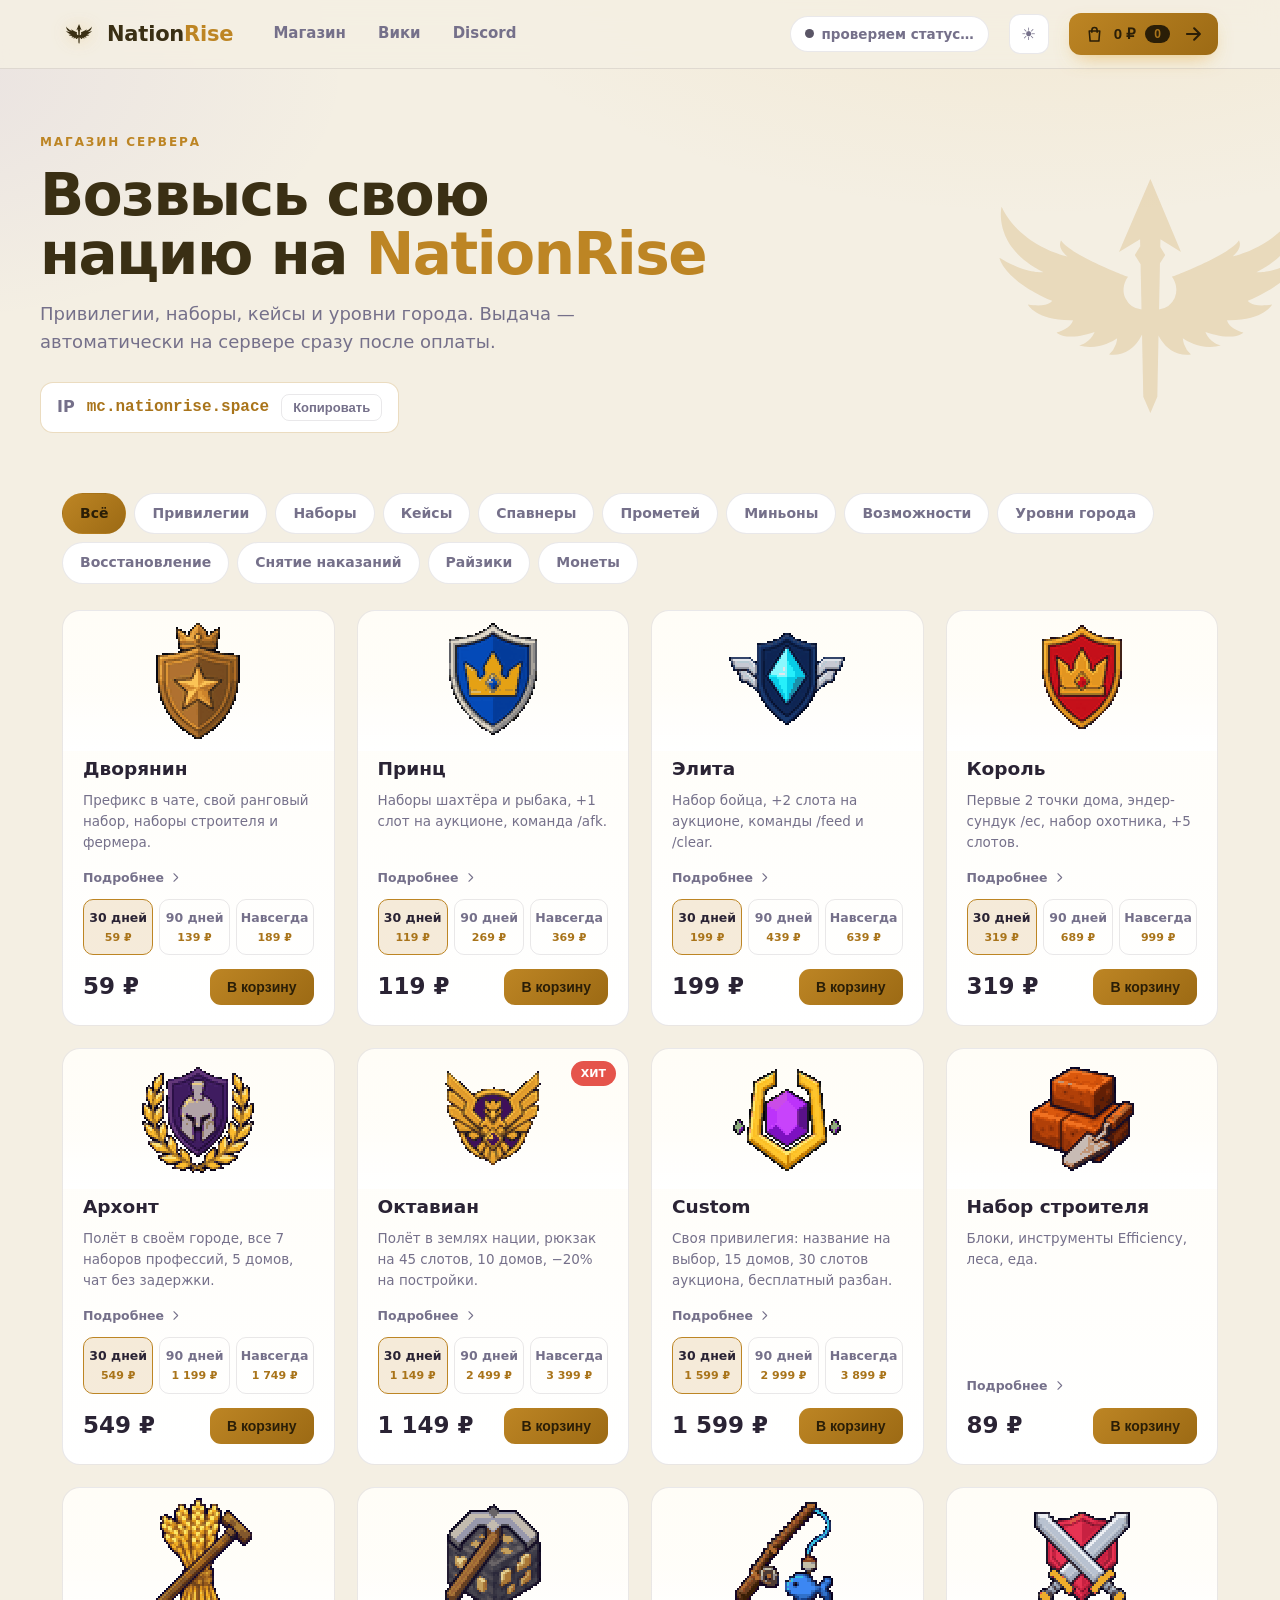
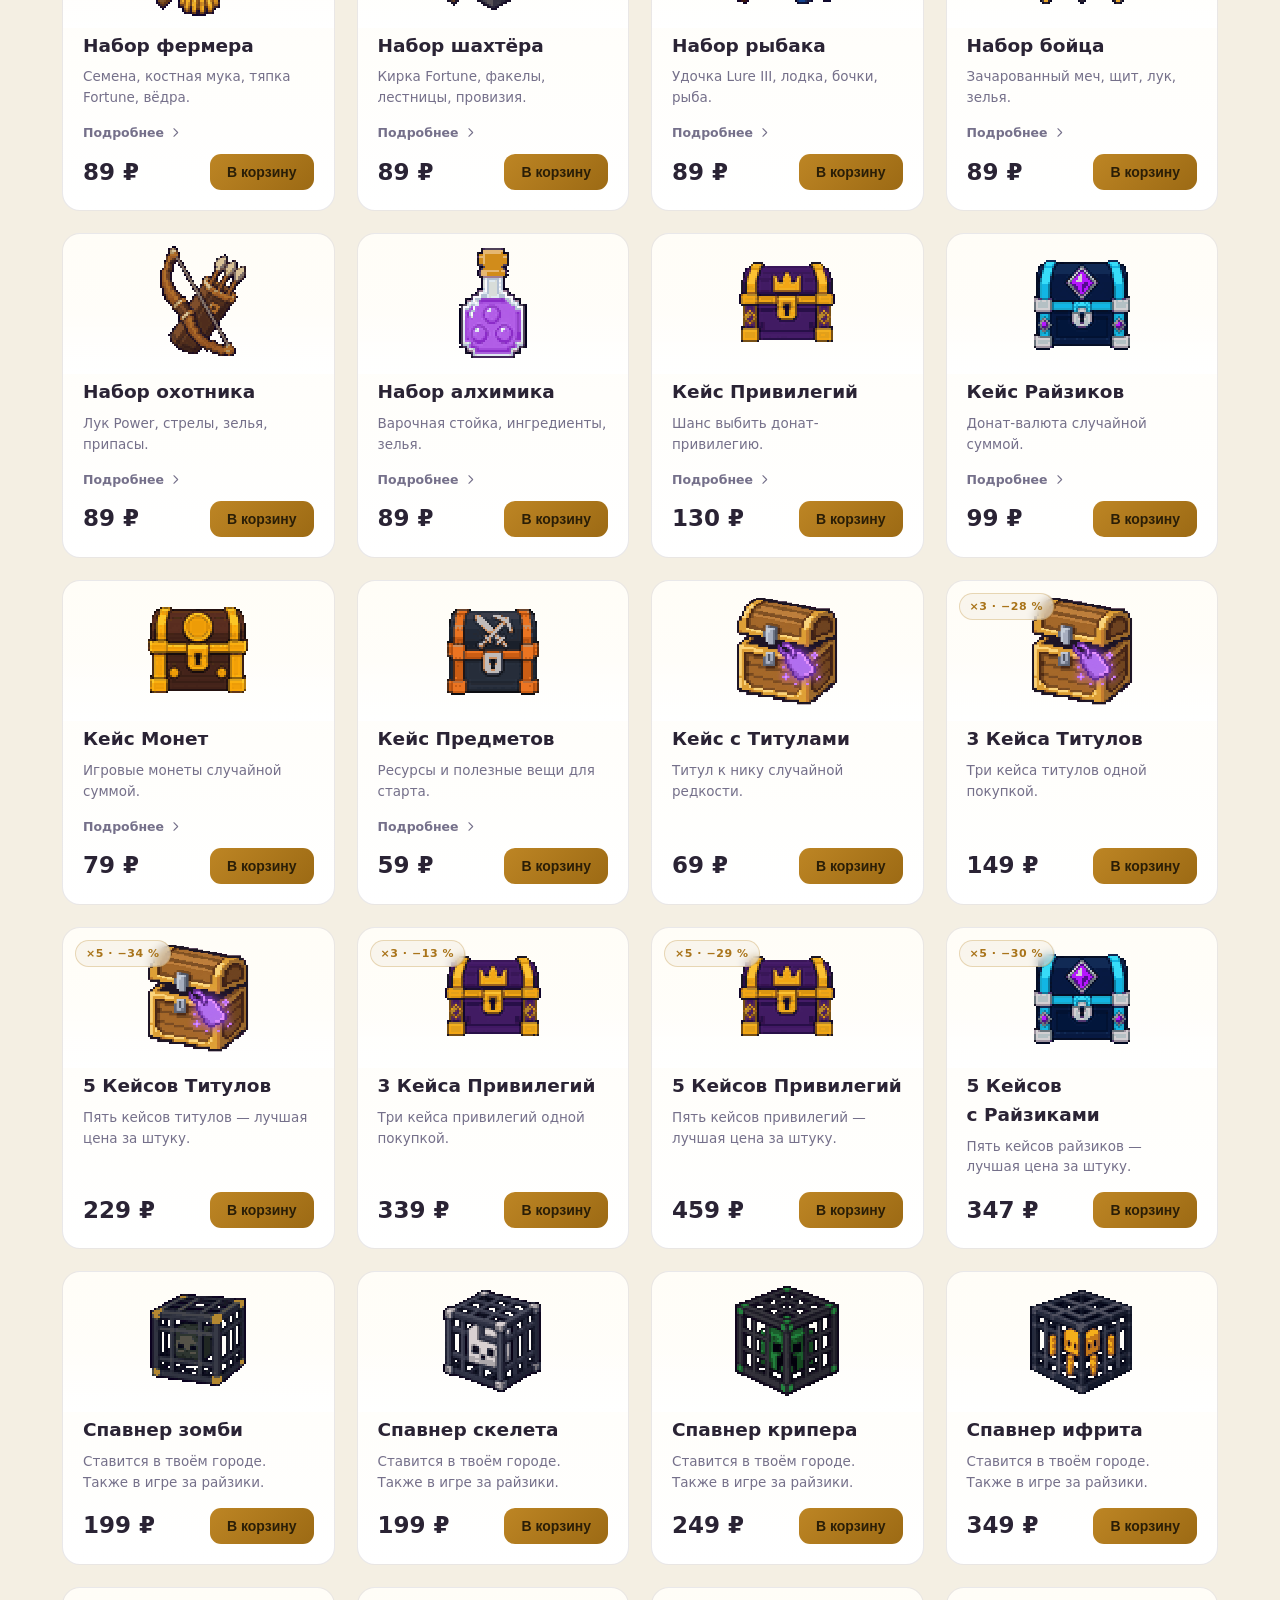
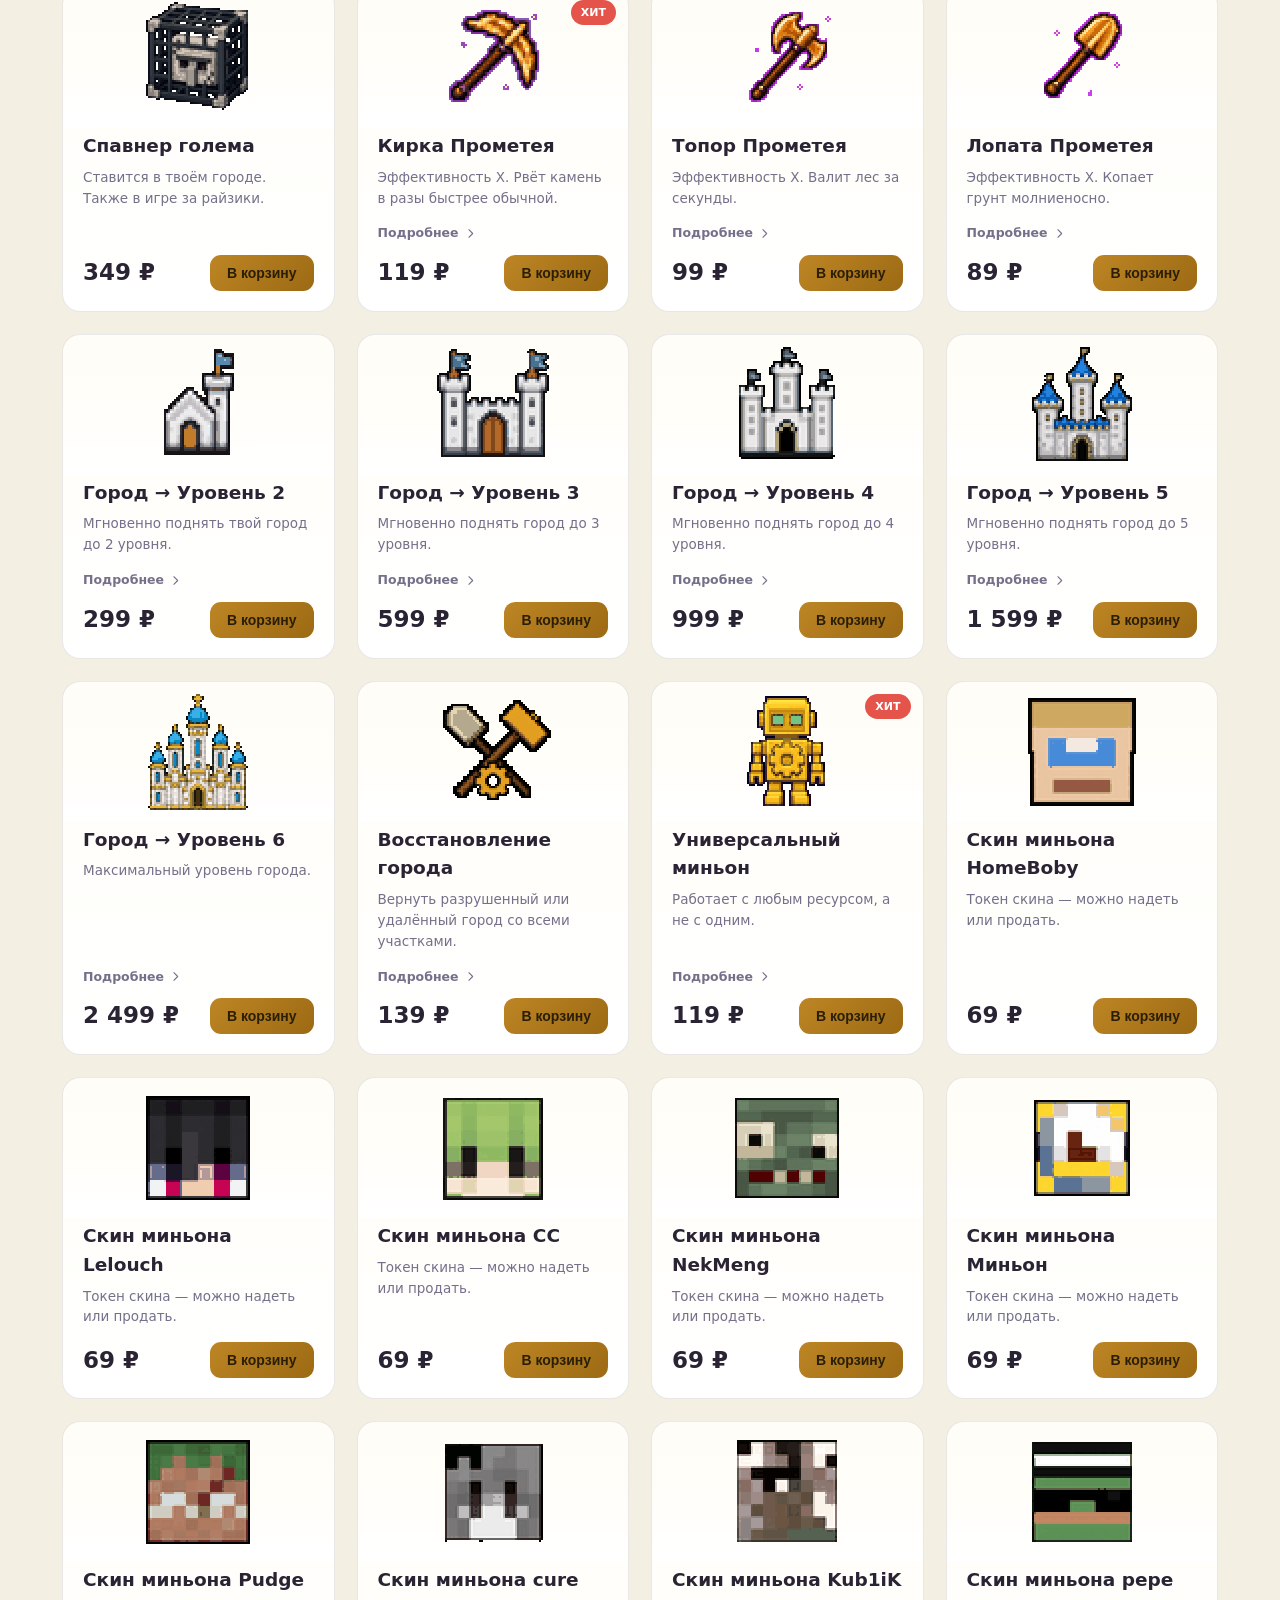
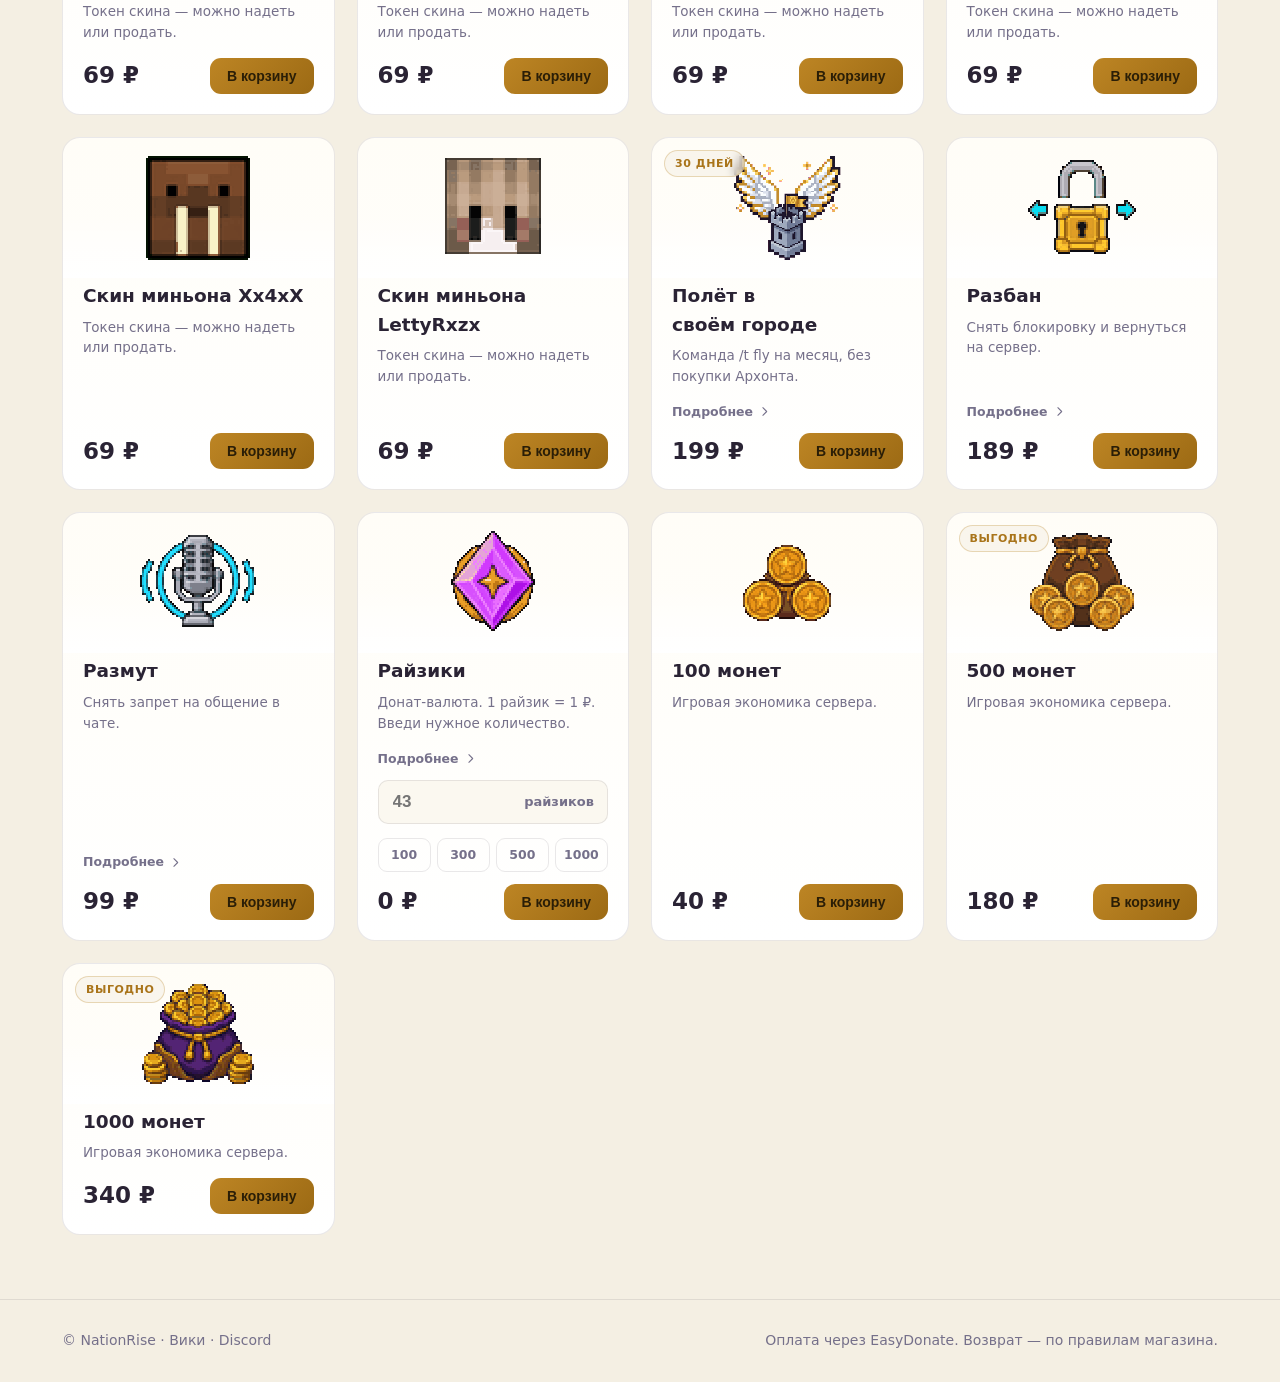
==== index.html @ bba7c698 "Кейсы: товары под реальную панель EasyDonate В панели заведены паки x3 и x5 со своими названиями и ц" ====
<!doctype html>
<html lang="ru">
<head>
<meta charset="utf-8">
<meta name="viewport" content="width=device-width, initial-scale=1">
<title>NationRise — Магазин</title>
<meta name="description" content="Донат-магазин сервера NationRise: привилегии, киты, кейсы, уровни города и райзики.">
<link rel="icon" href="favicon.svg" type="image/svg+xml">
<link rel="icon" href="favicon.png" sizes="32x32" type="image/png">
<link rel="apple-touch-icon" href="apple-touch-icon.png">
<style>
/* ==================== ТОКЕНЫ / ТЕМЫ ==================== */
:root{
  --gold:#e0a93c; --gold-soft:#f2cf7a; --gold-deep:#c98d24;
  /* ТЁМНАЯ (по умолчанию) */
  --bg:#0f0c16; --bg2:#151120; --card:#1b1626; --card-hi:#241b30;
  --text:#eae7f2; --muted:#a39eb4; --cream:#f7fadb;
  --line:rgba(224,169,60,.18); --line2:rgba(255,255,255,.08);
  --ink-on-gold:#2a1e07; --ok:#5cc88a; --danger:#e5544b;
  --shadow:0 18px 50px -18px rgba(0,0,0,.75);
  --panel-tint:rgba(255,255,255,.03);
}
:root[data-theme="light"]{
  --bg:#f4efe3; --bg2:#fbf8f0; --card:#ffffff; --card-hi:#fffdf7;
  --text:#2a2334; --muted:#75708a; --cream:#3a2f14;
  --line:rgba(184,128,31,.28); --line2:rgba(42,35,52,.10);
  --ink-on-gold:#2a1e07; --gold:#bd8524; --gold-soft:#a9741a; --gold-deep:#9c6a14;
  --shadow:0 18px 44px -20px rgba(80,60,20,.4);
  --panel-tint:rgba(42,35,52,.03);
}
@media (prefers-color-scheme:light){
  :root:not([data-theme="dark"]){
    --bg:#f4efe3; --bg2:#fbf8f0; --card:#ffffff; --card-hi:#fffdf7;
    --text:#2a2334; --muted:#75708a; --cream:#3a2f14;
    --line:rgba(184,128,31,.28); --line2:rgba(42,35,52,.10);
    --gold:#bd8524; --gold-soft:#a9741a; --gold-deep:#9c6a14;
    --shadow:0 18px 44px -20px rgba(80,60,20,.4); --panel-tint:rgba(42,35,52,.03);
  }
}
*{box-sizing:border-box}
html{scroll-behavior:smooth}
body{margin:0;min-height:100vh;color:var(--text);
  background-color:var(--bg);
  background-image:
    radial-gradient(1100px 560px at 82% -12%, rgba(224,169,60,.12), transparent 58%),
    radial-gradient(820px 460px at -8% 8%, rgba(120,92,205,.09), transparent 55%);
  background-attachment:fixed;background-repeat:no-repeat;
  font-family:'Inter var','Segoe UI',system-ui,-apple-system,Roboto,Arial,sans-serif;
  line-height:1.55;-webkit-font-smoothing:antialiased;font-feature-settings:"cv02","cv03";transition:background .3s,color .3s}
a{color:var(--gold-soft);text-decoration:none}
h1,h2,h3{margin:0;text-wrap:balance}
.container{max-width:1200px;margin:0 auto;padding:0 22px}
.eyebrow{text-transform:uppercase;letter-spacing:.16em;font-size:12px;font-weight:700;color:var(--gold)}
.tnum{font-variant-numeric:tabular-nums}

/* ==================== ШАПКА ==================== */
header.top{position:sticky;top:0;z-index:40;background:color-mix(in srgb,var(--bg) 82%,transparent);
  backdrop-filter:blur(14px);border-bottom:1px solid var(--line2)}
.top-inner{display:flex;align-items:center;gap:20px;height:68px}
.brand{display:flex;align-items:center;gap:11px;font-weight:800;font-size:21px;letter-spacing:-.01em;color:var(--cream)}
.brand svg.logo{width:34px;height:34px;filter:drop-shadow(0 0 9px rgba(224,169,60,.4))}
nav.menu{display:flex;gap:4px;margin-left:6px}
nav.menu a{padding:8px 14px;border-radius:10px;color:var(--muted);font-weight:600;font-size:15px;transition:.15s}
nav.menu a:hover{color:var(--text);background:var(--panel-tint)}
.spacer{flex:1}
.status{display:flex;align-items:center;gap:8px;font-size:13.5px;font-weight:600;color:var(--muted);
  background:var(--card);border:1px solid var(--line2);border-radius:30px;padding:7px 14px}
.status .dot{width:9px;height:9px;border-radius:50%;background:#5a5566;box-shadow:0 0 0 0 rgba(92,200,138,.5)}
.status.on .dot{background:var(--ok);animation:pulse 2s infinite}
.status.off .dot{background:var(--danger)}
@keyframes pulse{0%{box-shadow:0 0 0 0 rgba(92,200,138,.5)}70%{box-shadow:0 0 0 7px rgba(92,200,138,0)}100%{box-shadow:0 0 0 0 rgba(92,200,138,0)}}
.status b{color:var(--text)}
.icon-btn{background:var(--card);border:1px solid var(--line2);color:var(--muted);width:40px;height:40px;border-radius:11px;
  cursor:pointer;font-size:17px;display:grid;place-items:center;transition:.15s}
.icon-btn:hover{color:var(--gold-soft);border-color:var(--line)}
.cart-btn{display:flex;align-items:center;gap:9px;cursor:pointer;background:linear-gradient(135deg,var(--gold),var(--gold-deep));
  color:var(--ink-on-gold);font-weight:800;border:none;border-radius:12px;padding:10px 15px;font-size:15px;
  transition:.15s;box-shadow:0 8px 20px -8px rgba(224,169,60,.7)}
.cart-btn:hover{transform:translateY(-1px);filter:brightness(1.05)}
.cart-btn .count{background:var(--ink-on-gold);color:var(--gold-soft);border-radius:20px;padding:2px 9px;font-size:12px;min-width:22px;text-align:center;font-weight:800}
.cart-btn .bag{width:21px;height:21px;flex:none}
.cart-btn .sum{font-variant-numeric:tabular-nums;font-size:15px}
/* стрелка: внешний слой — «глубина» от прокрутки, внутренний — постоянное покачивание */
.cart-btn .arrow-wrap{display:grid;place-items:center;width:22px;height:22px;flex:none;margin-left:2px;
  transform:translateX(var(--ax,0)) scale(var(--asc,1.6));opacity:var(--aop,1);filter:blur(var(--abl,0));
  transition:transform .35s cubic-bezier(.34,1.3,.64,1),opacity .35s ease,filter .35s ease;
  transform-origin:left center}
.cart-btn .arrow{width:20px;height:20px;animation:nudge 1.5s ease-in-out infinite}
@keyframes nudge{0%,100%{transform:translateX(-2.5px)}50%{transform:translateX(3.5px)}}
/* герб ранга */
.crest{width:74px;height:80px}
.crest text{font:800 22px 'Segoe UI',system-ui,sans-serif}

/* ==================== ГЕРОЙ ==================== */
.hero{padding:64px 0 26px;position:relative}
.hero .wrap{max-width:680px}
.hero h1{font-size:clamp(34px,5.4vw,58px);font-weight:900;letter-spacing:-.025em;line-height:1.02;margin:14px 0 16px;color:var(--cream)}
.hero h1 .g{color:var(--gold)}
.hero p{color:var(--muted);font-size:18px;margin:0 0 26px;max-width:560px}
.hero-actions{display:flex;gap:12px;flex-wrap:wrap;align-items:center}
.ip{display:inline-flex;align-items:center;gap:12px;background:var(--card);border:1px solid var(--line);border-radius:13px;padding:11px 16px;font-weight:700}
.ip code{color:var(--gold-soft);font-family:ui-monospace,Consolas,monospace;font-size:16px}
.ip button{background:none;border:1px solid var(--line2);color:var(--muted);border-radius:8px;padding:5px 11px;cursor:pointer;font-size:13px;transition:.15s;font-weight:600}
.ip button:hover{color:var(--text);border-color:var(--gold)}
/* Большая эмблема-стрелка. Закреплена на экране: вверху страницы близко и крупно,
   при прокрутке «улетает» вдаль. Внешний слой — глубина от скролла, внутренний — парение. */
.hero-emblem{position:fixed;right:-70px;top:96px;width:400px;height:400px;pointer-events:none;z-index:0;
  opacity:calc(.2 * var(--eop,1));
  transform:translate(var(--ex,0),var(--ey,0)) scale(var(--esc,1));
  filter:blur(var(--ebl,0));
  transition:transform .45s cubic-bezier(.25,.8,.35,1),opacity .45s ease,filter .45s ease;
  will-change:transform,opacity}
.hero-emblem svg{width:100%;height:100%;color:var(--gold);animation:float 9s ease-in-out infinite}
@keyframes float{0%,100%{transform:translateY(-10px) rotate(-1.2deg)}50%{transform:translateY(10px) rotate(1.2deg)}}
.hero .wrap{position:relative;z-index:1}
@media(max-width:900px){.hero-emblem{display:none}}

/* ==================== ФИЛЬТР ==================== */
.shopbar{display:flex;align-items:center;justify-content:space-between;gap:16px;flex-wrap:wrap;margin:34px 0 26px}
.tabs{display:flex;gap:8px;flex-wrap:wrap}
.tab{padding:9px 17px;border-radius:30px;border:1px solid var(--line2);background:var(--card);color:var(--muted);
  font-weight:600;cursor:pointer;transition:.15s;font-size:14px}
.tab:hover{color:var(--text)}
.tab.active{background:linear-gradient(135deg,var(--gold),var(--gold-deep));color:var(--ink-on-gold);border-color:transparent;font-weight:800}

/* ==================== КАРТОЧКИ ==================== */
.grid{display:grid;grid-template-columns:repeat(auto-fill,minmax(268px,1fr));gap:22px;padding-bottom:64px}
.card{background:linear-gradient(180deg,var(--card-hi),var(--card));border:1px solid var(--line2);border-radius:18px;
  overflow:hidden;display:flex;flex-direction:column;transition:transform .18s,box-shadow .18s,border-color .18s;position:relative}
.card:hover{transform:translateY(-5px);border-color:var(--line);box-shadow:var(--shadow)}
.card .art{height:140px;position:relative;display:grid;place-items:center;overflow:hidden}
/* картинка товара лежит поверх заглушки и проявляется только когда реально загрузилась */
/* 128 = 512/4: целое деление, поэтому пиксель-арт остаётся чётким.
   При нецелом масштабе режим pixelated рвёт картинку в кашу. */
.card .art img.pix{position:absolute;left:50%;top:50%;transform:translate(-50%,-50%);
  width:128px;height:128px;object-fit:contain;
  opacity:0;transition:opacity .2s;image-rendering:pixelated;image-rendering:crisp-edges;z-index:1}
.card .art img.pix.ok{opacity:1}
.card .art .fb{display:grid;place-items:center}
.card .art .glyph{width:66px;height:66px;color:var(--gold);opacity:.92;filter:drop-shadow(0 4px 14px rgba(224,169,60,.35))}
.card .art::after{content:"";position:absolute;inset:0;background:linear-gradient(180deg,transparent 55%,var(--card));pointer-events:none}
.card .badge{position:absolute;top:12px;left:12px;z-index:2;font-size:11px;font-weight:700;text-transform:uppercase;letter-spacing:.05em;
  padding:4px 10px;border-radius:20px;background:color-mix(in srgb,var(--bg) 55%,transparent);color:var(--gold-soft);border:1px solid var(--line);backdrop-filter:blur(4px)}
.card .hot{position:absolute;top:12px;right:12px;z-index:2;font-size:11px;font-weight:800;padding:4px 10px;border-radius:20px;background:var(--danger);color:#fff}
.card .body{padding:4px 20px 20px;display:flex;flex-direction:column;flex:1}
.card h3{font-size:18.5px;color:var(--text);font-weight:800;margin-bottom:6px}
.card .desc{color:var(--muted);font-size:13.5px;flex:1;margin-bottom:15px}
.opts{display:flex;gap:6px;margin-bottom:14px}
.opt{flex:1;text-align:center;padding:8px 4px;border:1px solid var(--line2);border-radius:10px;cursor:pointer;font-size:12.5px;font-weight:600;color:var(--muted);transition:.13s;user-select:none}
.opt:hover{color:var(--text);border-color:var(--line)}
.opt.sel{background:color-mix(in srgb,var(--gold) 16%,transparent);border-color:var(--gold);color:var(--text)}
.opt small{display:block;font-size:11px;color:var(--gold-soft);font-weight:700;margin-top:2px}
.card .row{display:flex;align-items:center;justify-content:space-between;gap:10px}
.price{font-size:23px;font-weight:900;color:var(--text)}
.price .cur{font-size:15px;color:var(--muted);font-weight:700}
.buy{background:linear-gradient(135deg,var(--gold),var(--gold-deep));color:var(--ink-on-gold);border:none;border-radius:11px;
  padding:10px 17px;font-weight:800;cursor:pointer;font-size:14px;transition:.15s}
.buy:hover{filter:brightness(1.07);transform:translateY(-1px)}
.buy.added{background:var(--ok);color:#06210f}
.rise-in{position:relative;margin-bottom:14px}
.rise-in input{width:100%;background:var(--bg2);border:1px solid var(--line2);border-radius:10px;padding:11px 62px 11px 14px;
  color:var(--text);font-size:17px;font-weight:800;font-variant-numeric:tabular-nums}
.rise-in input:focus{outline:none;border-color:var(--gold)}
.rise-in input::-webkit-outer-spin-button,.rise-in input::-webkit-inner-spin-button{-webkit-appearance:none;margin:0}
.rise-in input[type=number]{-moz-appearance:textfield}
.rise-in .suf{position:absolute;right:14px;top:50%;transform:translateY(-50%);color:var(--muted);font-size:13px;font-weight:700;pointer-events:none}
.rise-quick{display:flex;gap:6px;margin-bottom:12px}
.rise-quick span{flex:1;text-align:center;padding:6px 0;border:1px solid var(--line2);border-radius:9px;font-size:12.5px;
  font-weight:700;color:var(--muted);cursor:pointer;transition:.13s}
.rise-quick span:hover{color:var(--text);border-color:var(--gold)}

/* ==================== КОРЗИНА ==================== */
.overlay{position:fixed;inset:0;background:color-mix(in srgb,var(--bg) 60%,rgba(0,0,0,.55));backdrop-filter:blur(5px);z-index:60;
  display:none;align-items:flex-start;justify-content:center;padding:40px 16px;overflow:auto}
.overlay.open{display:flex}
.modal{background:var(--bg2);border:1px solid var(--line2);border-radius:22px;max-width:920px;width:100%;box-shadow:var(--shadow);animation:pop .22s ease}
@keyframes pop{from{transform:translateY(16px) scale(.98);opacity:0}to{transform:none;opacity:1}}
.mhead{display:flex;align-items:center;justify-content:space-between;padding:22px 28px;border-bottom:1px solid var(--line2)}
.mhead h2{font-size:24px;color:var(--text)}
.x{background:none;border:none;color:var(--muted);font-size:28px;cursor:pointer;line-height:1}
.x:hover{color:var(--text)}
.mbody{display:grid;grid-template-columns:1fr 350px}
@media(max-width:720px){.mbody{grid-template-columns:1fr}}
.cart-items{padding:20px 28px;min-height:130px}
.empty{color:var(--muted);text-align:center;padding:46px 0}
.ci{display:flex;align-items:center;gap:14px;padding:13px 0;border-bottom:1px solid var(--line2)}
.ci .ic{width:46px;height:46px;border-radius:12px;background:var(--card);display:grid;place-items:center;flex:none;color:var(--gold)}
.ci .ic svg{width:26px;height:26px}
.ci .nm{flex:1;min-width:0}
.ci .nm b{color:var(--text);display:block;font-size:14.5px}
.ci .nm span{color:var(--muted);font-size:12px}
.qty{display:flex;align-items:center;gap:7px}
.qty button{width:28px;height:28px;border-radius:8px;border:1px solid var(--line2);background:var(--card);color:var(--text);cursor:pointer;font-size:16px}
.qty button:hover{border-color:var(--gold)}
.qty b{min-width:26px;text-align:center}
.ci .pr{font-weight:800;color:var(--text);min-width:72px;text-align:right}
.ci .del{background:none;border:none;color:var(--danger);cursor:pointer;font-size:17px;opacity:.65}
.ci .del:hover{opacity:1}
.checkout{background:var(--card);padding:22px 26px;border-left:1px solid var(--line2)}
@media(max-width:720px){.checkout{border-left:none;border-top:1px solid var(--line2)}}
.field{margin-bottom:14px}
.field label{display:block;font-size:13px;color:var(--muted);margin-bottom:6px;font-weight:600}
.field input{width:100%;background:var(--bg2);border:1px solid var(--line2);border-radius:10px;padding:11px 13px;color:var(--text);font-size:15px}
.field input:focus{outline:none;border-color:var(--gold)}
.terms{display:flex;gap:9px;align-items:flex-start;font-size:12.5px;color:var(--muted);margin:14px 0}
.terms input{margin-top:2px;accent-color:var(--gold)}
.total{display:flex;justify-content:space-between;align-items:center;margin:16px 0 12px;font-size:16px;color:var(--muted)}
.total b{font-size:27px;color:var(--text)}
.pay{width:100%;background:linear-gradient(135deg,var(--gold),var(--gold-deep));color:var(--ink-on-gold);border:none;border-radius:12px;
  padding:14px;font-weight:900;font-size:17px;cursor:pointer;transition:.15s}
.pay:hover:not(:disabled){filter:brightness(1.07);transform:translateY(-1px)}
.pay:disabled{opacity:.5;cursor:not-allowed}
.note{font-size:11.5px;color:var(--muted);text-align:center;margin-top:10px}
.msg{padding:11px 14px;border-radius:10px;font-size:13.5px;margin-bottom:14px;display:none}
.msg.err{display:block;background:color-mix(in srgb,var(--danger) 16%,transparent);border:1px solid color-mix(in srgb,var(--danger) 40%,transparent);color:var(--danger)}
.msg.info{display:block;background:color-mix(in srgb,var(--gold) 14%,transparent);border:1px solid var(--line);color:var(--gold-soft)}

/* ==================== ПОДВАЛ ==================== */
footer{border-top:1px solid var(--line2);padding:30px 0;color:var(--muted);font-size:14px}
.foot-inner{display:flex;flex-wrap:wrap;gap:16px;justify-content:space-between;align-items:center}
footer a{color:var(--muted)}footer a:hover{color:var(--gold-soft)}
.toast{position:fixed;bottom:26px;left:50%;transform:translateX(-50%) translateY(20px);opacity:0;background:var(--card-hi);
  border:1px solid var(--line);color:var(--text);padding:12px 20px;border-radius:12px;font-weight:600;z-index:80;transition:.25s;pointer-events:none;box-shadow:var(--shadow)}
.toast.show{transform:translateX(-50%);opacity:1}
/* ==================== ОКНО ТОВАРА ==================== */
.dt{max-width:760px}
.dt .mbody{display:grid;grid-template-columns:290px 1fr}
@media(max-width:680px){.dt .mbody{grid-template-columns:1fr}}
.dt-art{background:var(--card);border-right:1px solid var(--line2);padding:26px 22px;display:flex;
  flex-direction:column;align-items:center;gap:16px;text-align:center}
@media(max-width:680px){.dt-art{border-right:none;border-bottom:1px solid var(--line2)}}
.dt-art .box{width:150px;height:150px;display:grid;place-items:center;position:relative;
  background:radial-gradient(circle at 50% 45%,color-mix(in srgb,var(--gold) 16%,transparent),transparent 70%);border-radius:18px}
.dt-art .box .glyph{width:96px;height:96px}
.dt-art .box .crest{width:110px;height:120px}
/* в окне товара — те же 128 = 512/4 (бокс 150px, влезает с отступом) */
.dt-art .box img.pix{position:absolute;left:50%;top:50%;transform:translate(-50%,-50%);
  width:128px;height:128px;object-fit:contain;
  image-rendering:pixelated;image-rendering:crisp-edges;opacity:0;transition:opacity .2s}
.dt-art .box img.pix.ok{opacity:1}
.dt-price{font-size:30px;font-weight:900;color:var(--text);font-variant-numeric:tabular-nums}
.dt-info{padding:26px 28px}
.dt-info h2{font-size:26px;color:var(--text);margin-bottom:4px}
.dt-sub{color:var(--gold-soft);font-size:14px;font-weight:600;margin-bottom:18px}
.dt-desc{color:var(--muted);font-size:14.5px;margin-bottom:18px}
.dt-list{list-style:none;padding:0;margin:0 0 20px;display:flex;flex-direction:column;gap:9px}
.dt-list li{display:flex;gap:10px;align-items:flex-start;font-size:14px;color:var(--text);line-height:1.45}
.dt-list li svg{width:17px;height:17px;flex:none;margin-top:2px;color:var(--gold)}
.dt-list b{color:var(--gold-soft);font-weight:700}
.dt-title{font-size:13px;text-transform:uppercase;letter-spacing:.1em;color:var(--muted);font-weight:700;margin-bottom:12px}
.card{cursor:pointer}
.more{font-size:12.5px;color:var(--muted);font-weight:600;margin-bottom:12px;display:flex;align-items:center;gap:5px;transition:.15s}
.more svg{width:13px;height:13px;transition:transform .15s}
.card:hover .more{color:var(--gold-soft)}
.card:hover .more svg{transform:translateX(3px)}
/* ==================== ТЕЛЕФОНЫ И ПЛАНШЕТЫ ==================== */
@media(max-width:820px){
  .container{padding:0 16px}
  .top-inner{height:60px;gap:10px}
  nav.menu{display:none}                 /* ссылки продублированы в подвале */
  .brand{font-size:19px;gap:9px}
  .brand svg.logo{width:30px;height:30px}
  .status{font-size:12px;padding:6px 11px;gap:6px}
  .icon-btn{width:36px;height:36px;font-size:16px}
  .cart-btn{padding:9px 12px;gap:7px;font-size:14px}
  .cart-btn .bag{width:19px;height:19px}
  .hero{padding:36px 0 20px}
  .hero h1{font-size:clamp(27px,7.4vw,38px);margin:10px 0 12px}
  .hero p{font-size:16px;margin-bottom:20px}
  .shopbar{margin:24px 0 20px}
  .grid{grid-template-columns:repeat(auto-fill,minmax(240px,1fr));gap:14px}
}
@media(max-width:560px){
  /* шапка: логотип — статус — тема — корзина, всё в одну строку без переполнения */
  .top-inner{gap:8px}
  .brand{font-size:17px;gap:7px}
  .status{padding:5px 9px;font-size:11.5px}
  .status .dot{width:7px;height:7px}
  .cart-btn{padding:8px 11px;gap:6px}
  .cart-btn .sum{font-size:13.5px}
  .cart-btn .count{padding:1px 7px;font-size:11px;min-width:19px}
  .cart-btn .arrow-wrap{width:16px;height:16px;margin-left:0}
  .cart-btn .arrow{width:16px;height:16px}
  .ip{width:100%;justify-content:space-between;padding:10px 13px}
  .ip code{font-size:15px}
  .tab{padding:8px 14px;font-size:13px}
  .grid{grid-template-columns:1fr;gap:13px}
  .card .art{height:120px}
  .card .body{padding:4px 16px 16px}
  .card h3{font-size:17px}
  .opt{padding:7px 2px;font-size:11.5px}
  .opt small{font-size:10.5px}
  .price{font-size:21px}
  /* окна: занимают экран целиком, без «плавающей» рамки */
  .overlay{padding:0;align-items:stretch}
  .modal{border-radius:0;min-height:100%;max-width:none}
  .mhead{padding:16px 18px;position:sticky;top:0;background:var(--bg2);z-index:3}
  .mhead h2{font-size:20px}
  .cart-items{padding:16px 18px}
  .checkout{padding:18px}
  .dt-art{padding:20px 18px}
  .dt-info{padding:20px 18px}
  .dt-info h2{font-size:22px}
  .ci{gap:10px;flex-wrap:wrap}
  .ci .nm{flex:1 1 100%;order:1}
  .ci .ic{order:0}
  .ci .qty{order:2}
  .ci .pr{order:3;flex:1;text-align:right}
  .ci .del{order:4}
}
/* до 400px название рядом с эмблемой не помещается вместе со статусом и корзиной */
@media(max-width:399px){
  .brand .bname{display:none}
  .brand{gap:0}
}
/* стрелку корзины не глушим — это запрошенный эффект, остальное движение убираем */
@media (prefers-reduced-motion:reduce){
  *:not(.arrow):not(.arrow-wrap):not(.hero-emblem):not(.hero-emblem svg){animation:none!important;transition:none!important}
}
:focus-visible{outline:2px solid var(--gold);outline-offset:2px}
</style>
</head>
<body>
<script>
/* эмблема-логотип (inline, переиспользуем) */
const LOGO=`<svg class="logo" viewBox="0 0 1400 1400" fill="currentColor"><path d="M1226.97412,565.7406c-92.52905,57.77417-154.36548,50.70288-154.36548,50.70288C1251.94946,529.18036,1219.45142,387.754,1219.45142,387.754,1152.65,527.97675,988.05377,562.28015,988.05377,562.28015c40.02069-32.498,23.16986-56.57056,23.16986-56.57056C974.212,559.87292,776.817,632.99341,776.817,632.99341c-.00019-.00025,2.50994,3.196,2.52191,3.2113,1.0058,1.281,23.66559,34.5553,7.10327,70.64289a70.56733,70.56733,0,0,1-54.83875,40.17254l3.22187-161.50421,18.36139-29.43365-17.22339-27.60944.54687-27.41309,72.038,44.57361L701.4082,290.28668v-.18841l-.04.093-.09619-.2293v.45306L591.4519,545.76959,665.28967,501.196l.50031,24.46643-18.97663,30.41987L667.07617,588.564l3.24469,158.68189a70.60838,70.60838,0,0,1-56.763-40.39825c-16.56232-36.08759,6.09747-69.36188,7.10327-70.64289.012-.01532,2.5221-3.21155,2.52191-3.2113,0,0-197.39508-73.12049-234.40667-127.28382,0,0-16.85083,24.07258,23.16986,56.57056,0,0-164.59625-34.3034-231.39771-174.52618,0,0-32.49792,141.42639,146.84278,228.68951,0,0-61.83643,7.07129-154.36542-50.70288,0,0,14.14264,77.78455,184.45611,151.20587,0,0-11.13354,24.37348-84.70538,13.08948,0,0,27.08167,56.87146,157.5249,54.61468,0,0-3.15948,27.98432-56.87146,43.33057,0,0,24.82489,33.40076,132.70008-2.25677,0,0-10.38129,33.85211-53.71192,47.84423a155.55141,155.55141,0,0,0,35.996,4.85218c45.723.74328,80.36492-19.13764,96.74926-30.27191a84.10836,84.10836,0,0,1-4.02447,19.6748,87.54153,87.54153,0,0,1-24.37,36.89044,104.99408,104.99408,0,0,0,44.61872-3.45563c38.258-11.74707,59.83715-43.75939,70.72516-66.37408l4.46081,218.1568,24.69824,56.68408v.17639l.038-.08923.09826.22546v-.45666l24.093-56.67639,4.27362-214.22235c11.4162,22.26483,32.67651,51.47277,68.83746,62.576a104.99408,104.99408,0,0,0,44.61872,3.45563,87.54153,87.54153,0,0,1-24.37-36.89044,84.10836,84.10836,0,0,1-4.02447-19.6748c16.38434,11.13427,51.0263,31.01519,96.74926,30.27191a155.55141,155.55141,0,0,0,35.996-4.85218c-43.33063-13.99212-53.71192-47.84423-53.71192-47.84423C1001.74506,861.382,1026.57,827.9812,1026.57,827.9812c-53.712-15.34625-56.87146-43.33057-56.87146-43.33057,130.44323,2.25678,157.5249-54.61468,157.5249-54.61468-73.57178,11.284-84.70532-13.08948-84.70532-13.08948C1212.83154,643.52515,1226.97412,565.7406,1226.97412,565.7406Z"/></svg>`;
</script>

<header class="top">
  <div class="container top-inner">
    <div class="brand" id="brand"></div>
    <nav class="menu">
      <a href="#shop">Магазин</a>
      <a href="https://wiki.nationrise.space" target="_blank" rel="noopener">Вики</a>
      <a href="https://discord.gg/nationrise" target="_blank" rel="noopener">Discord</a>
    </nav>
    <div class="spacer"></div>
    <div class="status off" id="status" title="Онлайн сервера"><span class="dot"></span><span id="statusText">проверяем…</span></div>
    <button class="icon-btn" id="themeBtn" onclick="toggleTheme()" title="Сменить тему" aria-label="Сменить тему">☾</button>
    <button class="cart-btn" onclick="openCart()" aria-label="Открыть корзину">
      <svg class="bag" viewBox="0 0 24 24" aria-hidden="true"><path d="M6 8h12l-1 11.5H7z" fill="none" stroke="currentColor" stroke-width="1.8" stroke-linejoin="round"/><path d="M9 9.5V7a3 3 0 0 1 6 0v2.5" fill="none" stroke="currentColor" stroke-width="1.8" stroke-linecap="round"/></svg>
      <span class="sum tnum" id="cartSum">0 ₽</span>
      <span class="count" id="cartCount">0</span>
      <span class="arrow-wrap" id="cartArrow"><svg class="arrow" viewBox="0 0 24 24" aria-hidden="true"><path d="M5 12h13M12.5 6l6 6-6 6" fill="none" stroke="currentColor" stroke-width="2.2" stroke-linecap="round" stroke-linejoin="round"/></svg></span>
    </button>
  </div>
</header>

<section class="hero container">
  <div class="hero-emblem" id="heroEmblem"></div>
  <div class="wrap">
    <div class="eyebrow">Магазин сервера</div>
    <h1>Возвысь свою нацию на <span class="g">NationRise</span></h1>
    <p>Привилегии, наборы, кейсы и уровни города. Выдача — автоматически на сервере сразу после оплаты.</p>
    <div class="hero-actions">
      <div class="ip"><span style="color:var(--muted)">IP</span><code id="ip">mc.nationrise.space</code><button onclick="copyIp()">Копировать</button></div>
    </div>
  </div>
</section>

<main class="container" id="shop">
  <div class="shopbar">
    <div class="tabs" id="tabs"></div>
  </div>
  <div class="grid" id="grid"></div>
</main>

<footer id="how">
  <div class="container foot-inner">
    <div>© NationRise · <a href="https://wiki.nationrise.space" target="_blank" rel="noopener">Вики</a> · <a href="https://discord.gg/nationrise" target="_blank" rel="noopener">Discord</a></div>
    <div>Оплата через EasyDonate. Возврат — по правилам магазина.</div>
  </div>
</footer>

<div class="overlay" id="overlay" onclick="if(event.target===this)closeCart()">
  <div class="modal" role="dialog" aria-modal="true" aria-label="Корзина">
    <div class="mhead"><h2>Корзина</h2><button class="x" onclick="closeCart()" aria-label="Закрыть">×</button></div>
    <div class="mbody">
      <div class="cart-items" id="cartItems"></div>
      <div class="checkout">
        <div class="msg" id="msg"></div>
        <div class="field"><label>Ваш ник в игре</label><input id="nick" placeholder="Steve" autocomplete="off" maxlength="16"></div>
        <div class="field"><label>Ваш Email (для чека)</label><input id="email" type="email" placeholder="you@mail.ru" autocomplete="email"></div>
        <div class="field"><label>Промокод (если есть)</label><input id="promo" placeholder="XXXXX" autocomplete="off"></div>
        <label class="terms"><input type="checkbox" id="agree"> Принимаю условия соглашения и подтверждаю, что карта принадлежит мне.</label>
        <div class="total"><span>К оплате</span><b class="tnum" id="total">0 ₽</b></div>
        <button class="pay" id="payBtn" onclick="pay()">Оплатить</button>
        <div class="note">Нажимая «Оплатить», вы перейдёте на защищённую страницу EasyDonate.</div>
      </div>
    </div>
  </div>
</div>

<div class="overlay" id="dtOverlay" onclick="if(event.target===this)closeDetail()">
  <div class="modal dt" role="dialog" aria-modal="true" aria-labelledby="dtName">
    <div class="mhead"><h2 id="dtName">Товар</h2><button class="x" onclick="closeDetail()" aria-label="Закрыть">×</button></div>
    <div class="mbody">
      <div class="dt-art">
        <div class="box" id="dtArt"></div>
        <div class="dt-price tnum" id="dtPrice">0 ₽</div>
        <div id="dtOpts" style="width:100%"></div>
        <button class="pay" id="dtBuy" style="width:100%">В корзину</button>
      </div>
      <div class="dt-info">
        <div class="dt-sub" id="dtSub"></div>
        <div class="dt-desc" id="dtDesc"></div>
        <div id="dtPerksWrap">
          <div class="dt-title">Что входит</div>
          <ul class="dt-list" id="dtPerks"></ul>
        </div>
      </div>
    </div>
  </div>
</div>

<div class="toast" id="toast"></div>

<script>
/* ============================================================
   НАСТРОЙКИ
   ============================================================ */
const CONFIG={
  IP:"mc.nationrise.space",
  // Спрашиваем ИГРОВОЙ адрес, а не бэкенд напрямую. Прямой пинг в 185.9.145.108:32292 идёт
  // мимо MineGuard, и фильтр отвечает на него сам — нулями (проверено: по IP 0/150, по домену 5/150).
  // Из-за этого на сайте всегда висел почти пустой сервер, а когда фильтр глушил пинг совсем —
  // «статус недоступен».
  STATUS_API:"https://api.mcstatus.io/v2/status/java/mc.nationrise.space",
  // Основная площадка (Cloudflare Pages) — там живёт серверная функция оплаты.
  MAIN_HOST:"nationrise.space",
  // Зеркало на GitHub Pages статично, поэтому оплату оно запрашивает у основного домена.
  get PAY_ENDPOINT(){
    return location.hostname===this.MAIN_HOST||location.hostname==="www."+this.MAIN_HOST
      ? "/api/pay" : "https://"+this.MAIN_HOST+"/api/pay";
  },
  // Запасной путь оплаты, если основной домен недоступен: витрина EasyDonate
  // (российский домен, доступен когда наш сайт — нет).
  SHOP_FALLBACK_URL:"https://nationrise.easydonate.ru",
};

/* ============================================================
   ИКОНКИ (SVG, не эмодзи) — заглушка, пока нет картинок товаров
   ============================================================ */
const S='fill="none" stroke="currentColor" stroke-linejoin="round" stroke-linecap="round"';
const ICONS={
  bricks:`<rect x="3" y="13" width="7.4" height="5" rx=".6" ${S} stroke-width="1.6"/><rect x="13.6" y="13" width="7.4" height="5" rx=".6" ${S} stroke-width="1.6"/><rect x="8.3" y="7" width="7.4" height="5" rx=".6" ${S} stroke-width="1.6"/>`,
  wheat:`<path d="M12 21V9.5" ${S} stroke-width="1.7"/><path d="M12 9.6c-3 .2-4.4-2.7-4.4-2.7S10.4 5.5 12 8.1c1.6-2.6 4.4-1.2 4.4-1.2S15 9.8 12 9.6Z" ${S} stroke-width="1.5"/><path d="M12 15c-2.7 .2-3.9-2.3-3.9-2.3S10.5 11.4 12 13.4c1.5-2 3.9-.9 3.9-.9S14.7 15 12 15Z" ${S} stroke-width="1.5"/>`,
  pickaxe:`<path d="M5 19.5 12.5 12" ${S} stroke-width="1.9"/><path d="M4 9.4c4.2-3 10.2-2 13.8 1.6C13.6 8.4 8.1 7.9 4 9.4Z" ${S} stroke-width="1.5"/>`,
  rod:`<path d="M4 4 16 16" ${S} stroke-width="1.9"/><path d="M16 16v2.4a2 2 0 0 0 2 2" ${S} stroke-width="1.5"/><circle cx="6" cy="6" r="1" fill="currentColor"/>`,
  sword:`<path d="M6.6 17.4 15.2 8.8" ${S} stroke-width="1.7"/><path d="M14 5h5v5" ${S} stroke-width="1.7"/><path d="M4 20l2.6-2.6M8.8 15.2 6.2 17.8" ${S} stroke-width="1.6"/>`,
  bow:`<path d="M7 3a13 13 0 0 1 0 18" ${S} stroke-width="1.7"/><path d="M6 4 20 12 6 20" ${S} stroke-width="1.4"/>`,
  flask:`<path d="M9.5 3h5M10.6 3v5.6L6 17.6a1.4 1.4 0 0 0 1.2 2.1h9.6a1.4 1.4 0 0 0 1.2-2.1L13.4 8.6V3" ${S} stroke-width="1.6"/><path d="M8.4 14h7.2" stroke="currentColor" stroke-width="1.4"/>`,
  gem:`<path d="M6 4h12l3 5-9 11L3 9z" ${S} stroke-width="1.6"/><path d="M3 9h18M9 4l3 16 3-16" ${S} stroke-width="1.3"/>`,
  coin:`<circle cx="12" cy="12" r="8.2" ${S} stroke-width="1.7"/><path d="M9.6 16.5V8h3.1a2.4 2.4 0 0 1 0 4.8H9.6m0-1.6h4.4" ${S} stroke-width="1.6"/>`,
  castle:`<path d="M4 20V9l2.5 1.7V7H9v3.7L12 8l3 2.7V7h2.5v3.7L20 9v11z" ${S} stroke-width="1.7"/><path d="M10.5 20v-4h3v4" ${S} stroke-width="1.6"/>`,
  hammer:`<path d="M15 5l4 4-2 2-4-4zM12.6 8.4 4.2 16.8a1.6 1.6 0 0 0 2.3 2.3L15 10.8" ${S} stroke-width="1.6"/>`,
  cage:`<rect x="4.5" y="4.5" width="15" height="15" rx="1.2" ${S} stroke-width="1.6"/><path d="M4.5 12h15M12 4.5v15" stroke="currentColor" stroke-width="1.3"/><circle cx="12" cy="12" r="2.4" fill="currentColor"/>`,
  book:`<path d="M5.5 4.5h9a2 2 0 0 1 2 2v13H7.5a2 2 0 0 1-2-2z" ${S} stroke-width="1.6"/><path d="M9 8.5h5M9 11.5h4" stroke="currentColor" stroke-width="1.4"/><path d="M18 6l.7 1.7L20.4 8l-1.7.6L18 10.3l-.6-1.7L15.7 8l1.7-.3z" fill="currentColor"/>`,
  axe:`<path d="M6 19.5 14.5 11" ${S} stroke-width="1.9"/><path d="M13 4.5c3.4.6 6 3.2 6.6 6.6-1.8.9-4 .6-5.6-1-1.6-1.6-1.9-3.8-1-5.6Z" ${S} stroke-width="1.5"/>`,
  shovel:`<path d="M6 19 13.5 11.5" ${S} stroke-width="1.9"/><path d="M14 6.5h5v5" ${S} stroke-width="1.7"/><path d="M12.6 12.9c1.4-2.4 3.6-4.2 6.4-5-0.8 2.8-2.6 5-5 6.4Z" ${S} stroke-width="1.4"/>`,
  crown:`<path d="M4 8l3.2 2.4L12 4l4.8 6.4L20 8l-1.6 10H5.6z" ${S} stroke-width="1.7"/><path d="M5.6 18h12.8" stroke="currentColor" stroke-width="1.7"/>`,
  shield:`<path d="M12 3l7 2.6v5.2c0 4.6-3 7.6-7 9.2-4-1.6-7-4.6-7-9.2V5.6z" ${S} stroke-width="1.7"/>`,
  unlock:`<rect x="5" y="11" width="14" height="9.5" rx="1.6" ${S} stroke-width="1.7"/><path d="M8.5 11V7.6A3.5 3.5 0 0 1 15.4 7" ${S} stroke-width="1.7"/><circle cx="12" cy="15.6" r="1.5" fill="currentColor"/>`,
  speak:`<path d="M4.5 5.5h15v10h-9l-4.5 3.5v-3.5h-1.5z" ${S} stroke-width="1.7"/><path d="M8.5 10.5h7" stroke="currentColor" stroke-width="1.7" stroke-linecap="round"/>`,
  bot:`<rect x="5" y="8" width="14" height="11" rx="2.4" ${S} stroke-width="1.7"/><path d="M12 8V4.5M9.5 3.2h5" ${S} stroke-width="1.6"/><circle cx="9.3" cy="12.6" r="1.3" fill="currentColor"/><circle cx="14.7" cy="12.6" r="1.3" fill="currentColor"/><path d="M9.5 16.2h5" stroke="currentColor" stroke-width="1.5" stroke-linecap="round"/>`,
  skin:`<path d="M8 4.5h8l1.5 4-2.5 1v10H9v-10l-2.5-1z" ${S} stroke-width="1.7"/><path d="M9.8 9.6h4.4" stroke="currentColor" stroke-width="1.4"/>`,
  crate:`<path d="M4 9.5h16v9.5a1 1 0 0 1-1 1H5a1 1 0 0 1-1-1z" ${S} stroke-width="1.7"/><path d="M4 9.5 6 5h12l2 4.5" ${S} stroke-width="1.7"/><path d="M12 5v4.5M4 13.5h16" stroke="currentColor" stroke-width="1.4"/><rect x="10.4" y="12" width="3.2" height="3.6" rx=".6" fill="currentColor"/>`,
  wing:`<path d="M4.8 19.2C4.8 11.6 9.9 5.9 18.6 4.4c-.5 4.4-1.7 7.8-3.5 10.3" ${S} stroke-width="1.7"/><path d="M4.8 19.2c5.2.5 9.2-.9 12-4.1" ${S} stroke-width="1.7"/><path d="M8.3 15.9c1.8-3.2 4.3-5.6 7.4-7.1" stroke="currentColor" stroke-width="1.3"/>`,
  chev:`<path d="M9 5l7 7-7 7" ${S} stroke-width="2"/>`,
  check:`<path d="M4.5 12.5l5 5 10-11" ${S} stroke-width="2.2"/>`
};
function svg(name,cls){return `<svg class="${cls||''}" viewBox="0 0 24 24">${ICONS[name]||ICONS.gem}</svg>`;}
function crest(color,label){const id="c"+label.length+color.replace('#','');return `<svg class="crest" viewBox="0 0 48 56"><path d="M24 2 44 9v20c0 13-8.5 20.6-20 24.6C12.5 49.6 4 42 4 29V9Z" fill="${color}" fill-opacity=".16" stroke="${color}" stroke-width="2.4" stroke-linejoin="round"/><text x="24" y="34" text-anchor="middle" fill="${color}">${label}</text></svg>`;}

/* ============================================================
   ТОВАРЫ  (edId — ID в EasyDonate, впишешь позже)
   cat: priv | kit | crate | citylevel | restore | rise
   Привилегии: variants = цены за 30 / 90 дней / навсегда
   ============================================================ */
const CATEGORIES=[
  {id:"all",name:"Всё"},{id:"priv",name:"Привилегии"},{id:"kit",name:"Наборы"},
  {id:"crate",name:"Кейсы"},{id:"spawner",name:"Спавнеры"},{id:"prometheus",name:"Прометей"},
  {id:"minion",name:"Миньоны"},
  {id:"perk",name:"Возможности"},
  {id:"citylevel",name:"Уровни города"},{id:"restore",name:"Восстановление"},{id:"pardon",name:"Снятие наказаний"},
  {id:"rise",name:"Райзики"},{id:"coins",name:"Монеты"},
];
const DURS=[{v:"30",l:"30 дней"},{v:"90",l:"90 дней"},{v:"forever",l:"Навсегда"}];

// Ранги по порядку (Дворянин → … → Custom). Цены-заглушки — потом подкорректируем.
const PRODUCTS=[
  {id:"nobleman",cat:"priv",icon:"crown",name:"Дворянин",tier:1,desc:"Префикс в чате, свой ранговый набор, наборы строителя и фермера.",variants:{"30":59,"90":139,"forever":189},ed:{"30":1106893,"90":1106894,"forever":1106895}},
  {id:"prince",  cat:"priv",icon:"crown",name:"Принц",   tier:2,desc:"Наборы шахтёра и рыбака, +1 слот на аукционе, команда /afk.",variants:{"30":119,"90":269,"forever":369},ed:{"30":1106896,"90":1106897,"forever":1106898}},
  {id:"elite",   cat:"priv",icon:"crown",name:"Элита",   tier:3,desc:"Набор бойца, +2 слота на аукционе, команды /feed и /clear.",variants:{"30":199,"90":439,"forever":639},ed:{"30":1106899,"90":1106900,"forever":1106901}},
  {id:"king",    cat:"priv",icon:"crown",name:"Король",  tier:4,desc:"Первые 2 точки дома, эндер-сундук /ec, набор охотника, +5 слотов.",variants:{"30":319,"90":689,"forever":999},ed:{"30":1106902,"90":1106903,"forever":1106904}},
  {id:"archont", cat:"priv",icon:"crown",name:"Архонт",  tier:5,desc:"Полёт в своём городе, все 7 наборов профессий, 5 домов, чат без задержки.",variants:{"30":549,"90":1199,"forever":1749},ed:{"30":1106905,"90":1106906,"forever":1106907}},
  {id:"oktavian",cat:"priv",icon:"crown",name:"Октавиан",tier:6,hot:true,desc:"Полёт в землях нации, рюкзак на 45 слотов, 10 домов, −20% на постройки.",variants:{"30":1149,"90":2499,"forever":3399},ed:{"30":1106908,"90":1106909,"forever":1106910}},
  {id:"custom",  cat:"priv",icon:"crown",name:"Custom",  tier:7,desc:"Своя привилегия: название на выбор, 15 домов, 30 слотов аукциона, бесплатный разбан.",variants:{"30":1599,"90":2999,"forever":3899},ed:{"30":1106911,"90":1106912,"forever":1106913}},

  {id:"kit_builder",  cat:"kit",icon:"shield",name:"Набор строителя",  price:89,desc:"Блоки, инструменты Efficiency, леса, еда.",edId:1106914},
  {id:"kit_farmer",   cat:"kit",icon:"shield",name:"Набор фермера",    price:89,desc:"Семена, костная мука, тяпка Fortune, вёдра.",edId:1106915},
  {id:"kit_miner",    cat:"kit",icon:"shield",name:"Набор шахтёра",    price:89,desc:"Кирка Fortune, факелы, лестницы, провизия.",edId:1106916},
  {id:"kit_fisher",   cat:"kit",icon:"shield",name:"Набор рыбака",     price:89,desc:"Удочка Lure III, лодка, бочки, рыба.",edId:1106917},
  {id:"kit_pvp",      cat:"kit",icon:"shield",name:"Набор бойца",      price:89,desc:"Зачарованный меч, щит, лук, зелья.",edId:1106918},
  {id:"kit_hunter",   cat:"kit",icon:"shield",name:"Набор охотника",   price:89,desc:"Лук Power, стрелы, зелья, припасы.",edId:1106919},
  {id:"kit_alchemist",cat:"kit",icon:"shield",name:"Набор алхимика",   price:89,desc:"Варочная стойка, ингредиенты, зелья.",edId:1106920},
  {id:"crate_privilege",cat:"crate",icon:"crate",name:"Кейс Привилегий",  price:130,desc:"Шанс выбить донат-привилегию.",edId:1107060},
  {id:"crate_crystal",  cat:"crate",icon:"crate",name:"Кейс Райзиков",    price:99,desc:"Донат-валюта случайной суммой.",edId:1107061},
  {id:"crate_money",    cat:"crate",icon:"crate",name:"Кейс Монет",       price:79,desc:"Игровые монеты случайной суммой.",edId:1107062},
  {id:"crate_item",     cat:"crate",icon:"crate",name:"Кейс Предметов",   price:59, desc:"Ресурсы и полезные вещи для старта.",edId:1107063},
  {id:"crate_title",       cat:"crate",icon:"crate",name:"Кейс с Титулами",     price:69, desc:"Титул к нику случайной редкости.",edId:null},

  // Паки. Названия обязаны совпадать с панелью EasyDonate символ в символ:
  // привязать-товары.py ищет товар по имени. Картинку переиспользуем от
  // одиночного кейса, количество и выгоду показывает бейдж.
  {id:"crate_title_3",     cat:"crate",icon:"crate",img:"img/crate_title.png",    name:"3 Кейса Титулов",      price:149,badge:"×3 · −28 %",desc:"Три кейса титулов одной покупкой.",edId:null},
  {id:"crate_title_5",     cat:"crate",icon:"crate",img:"img/crate_title.png",    name:"5 Кейсов Титулов",     price:229,badge:"×5 · −34 %",desc:"Пять кейсов титулов — лучшая цена за штуку.",edId:null},
  {id:"crate_privilege_3", cat:"crate",icon:"crate",img:"img/crate_privilege.png",name:"3 Кейса Привилегий",   price:339,badge:"×3 · −13 %",desc:"Три кейса привилегий одной покупкой.",edId:null},
  {id:"crate_privilege_5", cat:"crate",icon:"crate",img:"img/crate_privilege.png",name:"5 Кейсов Привилегий",  price:459,badge:"×5 · −29 %",desc:"Пять кейсов привилегий — лучшая цена за штуку.",edId:null},
  {id:"crate_crystal_5",   cat:"crate",icon:"crate",img:"img/crate_crystal.png",  name:"5 Кейсов с Райзиками", price:347,badge:"×5 · −30 %",desc:"Пять кейсов райзиков — лучшая цена за штуку.",edId:null},

  {id:"spawner_zombie",  cat:"spawner",icon:"cage",name:"Спавнер зомби",  price:199,desc:"Ставится в твоём городе. Также в игре за райзики.",edId:1106921},
  {id:"spawner_skeleton",cat:"spawner",icon:"cage",name:"Спавнер скелета",price:199,desc:"Ставится в твоём городе. Также в игре за райзики.",edId:1106922},
  {id:"spawner_creeper", cat:"spawner",icon:"cage",name:"Спавнер крипера",price:249,desc:"Ставится в твоём городе. Также в игре за райзики.",edId:1106923},
  {id:"spawner_blaze",   cat:"spawner",icon:"cage",name:"Спавнер ифрита", price:349,desc:"Ставится в твоём городе. Также в игре за райзики.",edId:1106924},
  {id:"spawner_golem",   cat:"spawner",icon:"cage",name:"Спавнер голема", price:349,desc:"Ставится в твоём городе. Также в игре за райзики.",edId:1106925},

  {id:"prom_pickaxe",cat:"prometheus",icon:"pickaxe",name:"Кирка Прометея",price:119,hot:true,desc:"Эффективность X. Рвёт камень в разы быстрее обычной.",edId:1106926},
  {id:"prom_axe",    cat:"prometheus",icon:"axe",    name:"Топор Прометея",price:99,desc:"Эффективность X. Валит лес за секунды.",edId:1106927},
  {id:"prom_shovel", cat:"prometheus",icon:"shovel", name:"Лопата Прометея",price:89,desc:"Эффективность X. Копает грунт молниеносно.",edId:1106928},

  {id:"city_2",cat:"citylevel",icon:"castle",name:"Город → Уровень 2",price:299, desc:"Мгновенно поднять твой город до 2 уровня.",edId:1106929},
  {id:"city_3",cat:"citylevel",icon:"castle",name:"Город → Уровень 3",price:599, desc:"Мгновенно поднять город до 3 уровня.",edId:1106930},
  {id:"city_4",cat:"citylevel",icon:"castle",name:"Город → Уровень 4",price:999, desc:"Мгновенно поднять город до 4 уровня.",edId:1106931},
  {id:"city_5",cat:"citylevel",icon:"castle",name:"Город → Уровень 5",price:1599,desc:"Мгновенно поднять город до 5 уровня.",edId:1106932},
  {id:"city_6",cat:"citylevel",icon:"castle",name:"Город → Уровень 6",price:2499,desc:"Максимальный уровень города.",edId:1106933},

  {id:"city_restore",cat:"restore",icon:"hammer",name:"Восстановление города",price:139,desc:"Вернуть разрушенный или удалённый город со всеми участками.",edId:1106934},

  {id:"minion_universal",cat:"minion",icon:"bot",name:"Универсальный миньон",price:119,hot:true,desc:"Работает с любым ресурсом, а не с одним.",edId:1107040},
  {id:"skin_homeboby",cat:"minion",icon:"skin",name:"Скин миньона HomeBoby",price:69,desc:"Токен скина — можно надеть или продать.",edId:1107045},
  {id:"skin_lelouch", cat:"minion",icon:"skin",name:"Скин миньона Lelouch", price:69,desc:"Токен скина — можно надеть или продать.",edId:1107046},
  {id:"skin_cc",      cat:"minion",icon:"skin",name:"Скин миньона CC",      price:69,desc:"Токен скина — можно надеть или продать.",edId:1107047},
  {id:"skin_nekmeng", cat:"minion",icon:"skin",name:"Скин миньона NekMeng", price:69,desc:"Токен скина — можно надеть или продать.",edId:1107048},
  {id:"skin_minion",  cat:"minion",icon:"skin",name:"Скин миньона Миньон",  price:69,desc:"Токен скина — можно надеть или продать.",edId:1107049},
  {id:"skin_pudge",   cat:"minion",icon:"skin",name:"Скин миньона Pudge",   price:69,desc:"Токен скина — можно надеть или продать.",edId:1107050},
    {id:"skin_cure",    cat:"minion",icon:"skin",name:"Скин миньона cure",    price:69,desc:"Токен скина — можно надеть или продать.",edId:1108276},
    {id:"skin_kub1ik",  cat:"minion",icon:"skin",name:"Скин миньона Kub1iK",  price:69,desc:"Токен скина — можно надеть или продать.",edId:1108277},
    {id:"skin_pepe",    cat:"minion",icon:"skin",name:"Скин миньона pepe",    price:69,desc:"Токен скина — можно надеть или продать.",edId:1108278},
    {id:"skin_xx4xx",   cat:"minion",icon:"skin",name:"Скин миньона Xx4xX",   price:69,desc:"Токен скина — можно надеть или продать.",edId:1108279},
    {id:"skin_lettyrxzx",cat:"minion",icon:"skin",name:"Скин миньона LettyRxzx",price:69,desc:"Токен скина — можно надеть или продать.",edId:1108280},

  {id:"tfly",cat:"perk",icon:"wing",name:"Полёт в своём городе",price:199,badge:"30 дней",desc:"Команда /t fly на месяц, без покупки Архонта.",edId:1112546},

  {id:"unban", cat:"pardon",icon:"unlock",name:"Разбан",price:189,desc:"Снять блокировку и вернуться на сервер.",edId:1106935},
  {id:"unmute",cat:"pardon",icon:"speak", name:"Размут",price:99, desc:"Снять запрет на общение в чате.",edId:1106936},

  {id:"rise",cat:"rise",icon:"coin",name:"Райзики",custom:true,desc:"Донат-валюта. 1 райзик = 1 ₽. Введи нужное количество.",edId:1107044},

  {id:"coins_100", cat:"coins",icon:"coin",name:"100 монет",  price:40, desc:"Игровая экономика сервера.",edId:1107051},
  {id:"coins_500", cat:"coins",icon:"coin",name:"500 монет",  price:180,badge:"выгодно",desc:"Игровая экономика сервера.",edId:1107052},
  {id:"coins_1000",cat:"coins",icon:"coin",name:"1000 монет", price:340,badge:"выгодно",desc:"Игровая экономика сервера.",edId:1107053},
];

/* ============================================================
   ПОДРОБНОЕ ОПИСАНИЕ (окно по клику на товар)
   У привилегий перечислены ВСЕ возможности целиком, без «и всё из прошлого ранга».
   Данные сверены с конфигом и кодом плагина.
   ============================================================ */
const DETAILS={
  nobleman:{sub:"Первая ступень знати",perks:[
    "Префикс §[Дворянин]§ в чате и списке игроков",
    "Ранговый набор «Дворянин» — раз в 7 дней",
    "Наборы профессий: строитель и фермер — раз в 3 дня"]},
  prince:{sub:"Вторая ступень знати",perks:[
    "Префикс §[Принц]§ в чате и списке игроков",
    "Ранговые наборы: Принц, Дворянин",
    "Наборы профессий: строитель, фермер, шахтёр, рыбак",
    "+1 слот на аукционе",
    "Команда /afk — статус «отошёл»"]},
  elite:{sub:"Третья ступень знати",perks:[
    "Префикс §[Элита]§ в чате и списке игроков",
    "Ранговые наборы: Элита, Принц, Дворянин",
    "Наборы профессий: строитель, фермер, шахтёр, рыбак, боец",
    "+2 слота на аукционе",
    "Команда /feed — восполнить сытость",
    "Команда /clear — очистить инвентарь",
    "Команда /afk — статус «отошёл»"]},
  king:{sub:"Четвёртая ступень знати",perks:[
    "Префикс §[Король]§ в чате и списке игроков",
    "Ранговые наборы: Король, Элита, Принц, Дворянин",
    "Наборы профессий: строитель, фермер, шахтёр, рыбак, боец, охотник",
    "+5 слотов на аукционе",
    "2 точки дома — /sethome, /home",
    "Команда /ec — эндер-сундук из любой точки мира",
    "Команда /heal — полное лечение (раз в 15 минут)",
    "Команда /hat — надеть предмет на голову",
    "Команда /itemname — переименовать предмет",
    "Команды /feed, /clear, /afk"]},
  archont:{sub:"Пятая ступень знати",perks:[
    "Префикс §[Архонт]§ в чате и списке игроков",
    "Ранговые наборы: Архонт, Король, Элита, Принц, Дворянин",
    "Все 7 наборов профессий, включая алхимика",
    "+15 слотов на аукционе",
    "5 точек дома",
    "Полёт в своём городе — /t fly",
    "Чат без задержки между сообщениями",
    "Команда /near — список игроков рядом",
    "Команда /ec — эндер-сундук из любой точки мира",
    "Команды /heal, /hat, /itemname, /feed, /clear, /afk"]},
  oktavian:{sub:"Высшая ступень знати",perks:[
    "Префикс §[Октавиан]§ в чате и списке игроков",
    "Все ранговые наборы сервера",
    "Все 7 наборов профессий",
    "+23 слота на аукционе",
    "10 точек дома",
    "Полёт в своём городе — /t fly",
    "Полёт в землях своей нации — /n fly",
    "Личный рюкзак /backpack на 45 слотов — не выпадает при смерти",
    "Чат без задержки, разрешён КАПС",
    "−20% к цене построек города, если вы мэр",
    "Команды /near, /ec, /heal, /hat, /itemname, /feed, /clear, /afk"]},
  custom:{sub:"Своя привилегия с личным названием",perks:[
    "Название привилегии придумываете сами — 3–16 символов",
    "Смена названия раз в 30 дней",
    "Все ранговые наборы сервера",
    "Все 7 наборов профессий",
    "Доступ к медиа-наборам YouTube и TikTok",
    "30 лотов на аукционе — максимум на сервере",
    "15 точек дома",
    "Полёт в своём городе — /t fly",
    "Полёт в землях своей нации — /n fly",
    "Рюкзак на 2 страницы — 90 слотов",
    "Чат без задержки, разрешён КАПС",
    "Один бесплатный разбан — тратится автоматически",
    "Вход на сервер даже когда он полностью забит",
    "Объявление вашего входа своим титулом",
    "Приоритетная поддержка — /support",
    "−20% к цене построек города, если вы мэр"]},

  kit_builder:{sub:"Всё для стройки",perks:["Каменный кирпич, доски, стекло — по 64","Леса и факелы — по 64, лестницы — 32","Алмазная кирка: Эффективность IV, Прочность III","Алмазная лопата: Эффективность IV, Прочность III","Ножницы и 32 стейка"]},
  kit_farmer:{sub:"Всё для фермы",perks:["Семена пшеницы — 64","Морковь, картофель, свёкла — по 32","Костная мука — 32, компостер","Алмазная мотыга: Удача III, Прочность III","Ведро воды и 32 хлеба"]},
  kit_miner:{sub:"Всё для шахты",perks:["Алмазная кирка: Эффективность IV, Удача II, Прочность III","Алмазная лопата: Эффективность III, Прочность III","Факелы и лестницы — по 64","Ведро воды, доски, 32 стейка"]},
  kit_fisher:{sub:"Всё для рыбалки",perks:["Удочка: Приманка III, Морская удача III, Прочность III","Лодка и 2 бочки","32 жареной трески, факелы"]},
  kit_pvp:{sub:"Всё для боя",perks:["Алмазный меч: Острота III, Прочность III","Щит с Прочностью III","Лук: Сила III, Прочность III","Зелья и провизия"]},
  kit_hunter:{sub:"Всё для охоты",perks:["Лук: Сила III, Прочность III","Запас стрел","Зелья и провизия"]},
  kit_alchemist:{sub:"Всё для зельеварения",perks:["Варочная стойка","Ингредиенты для зелий","Готовые зелья"]},

  prom_pickaxe:{sub:"Топовая кирка сервера",perks:["Эффективность X — максимум на сервере","Прочность V","Ломается крайне медленно","Особая модель из ресурспака"]},
  prom_axe:{sub:"Топовый топор сервера",perks:["Эффективность X — максимум на сервере","Прочность V","Ломается крайне медленно","Особая модель из ресурспака"]},
  prom_shovel:{sub:"Топовая лопата сервера",perks:["Эффективность X — максимум на сервере","Прочность V","Ломается крайне медленно","Особая модель из ресурспака"]},

  city_2:{sub:"Второй уровень города",perks:[
    "§+8§ чанков к лимиту застройки города",
    "Склад II уровня",
    "Постройка «Каторга» I уровня",
    "Не нужно собирать ресурсы и ждать — уровень выдаётся сразу"]},
  city_3:{sub:"Третий уровень города",perks:[
    "§+16§ чанков к лимиту застройки города",
    "Открываются §идеологии§ для города",
    "Открываются §религии§",
    "Постройка «Ратуша»",
    "Склад III уровня, Каторга II уровня",
    "Не нужно собирать ресурсы и ждать — уровень выдаётся сразу"]},
  city_4:{sub:"Четвёртый уровень города",perks:[
    "§+24§ чанка к лимиту застройки города",
    "Каторга III уровня — максимальная",
    "Не нужно собирать ресурсы и ждать — уровень выдаётся сразу"]},
  city_5:{sub:"Пятый уровень города",perks:[
    "§+32§ чанка к лимиту застройки города",
    "Не нужно собирать ресурсы и ждать — уровень выдаётся сразу"]},
  city_6:{sub:"Максимальный уровень города",perks:[
    "§+40§ чанков к лимиту застройки города — предел сервера",
    "Особая иконка города на карте мира",
    "Не нужно собирать ресурсы и ждать — уровень выдаётся сразу"]},
  crate_privilege:{sub:"Кейс с донат-рангами",perks:[
    "Шанс выбить любую привилегию — вплоть до §Октавиана§",
    "Чем выше ранг, тем реже он выпадает",
    "Открывается у стойки кейсов на спавне"]},
  crate_crystal:{sub:"Кейс с донат-валютой",perks:[
    "Райзики случайной суммой",
    "Тратятся во внутриигровом магазине"]},
  crate_money:{sub:"Кейс с игровыми монетами",perks:[
    "Монеты случайной суммой",
    "Пригодятся на аукционе и в торговле"]},
  crate_item:{sub:"Кейс с ресурсами",perks:[
    "Ресурсы и полезные вещи: руда, опыт, еда, обсидиан",
    "Хороший старт для новичка"]},

  unban:{sub:"Снятие блокировки",perks:[
    "Блокировка снимается сразу после оплаты",
    "Действует на §любой§ бан, включая выданные за читы",
    "Заходить можно тем же аккаунтом",
    "Прогресс, город и вещи остаются на месте",
    "Повторное нарушение — новый бан, покупка его не отменяет"]},

  minion_universal:{sub:"Миньон под любой ресурс",perks:[
    "Обычный миньон умеет добывать один ресурс, универсальный — §любой§",
    "Ставится в своём городе",
    "Считается отдельно от лимита обычных миньонов"]},
  unmute:{sub:"Снятие запрета на чат",perks:[
    "Мут снимается сразу после оплаты",
    "Возвращается доступ ко всем чатам сервера"]},

  tfly:{sub:"Полёт на своей земле, 30 дней",perks:[
    "Команда §/t fly§ — полёт по чанкам своего города",
    "Работает §30 дней§ с момента покупки, продление складывается с остатком",
    "Отключается в бою и за границей города — как у Архонта",
    "Нужен свой город: без него команде негде работать",
    "У §Архонта§ этот полёт уже есть — покупать отдельно не нужно"]},

  city_restore:{sub:"Возврат потерянного города",perks:["Город восстанавливается со всеми участками","Возвращаются постройки и уровень","Казна и склад города остаются вашими"]},
  rise:{sub:"Донат-валюта сервера",perks:["1 райзик = 1 ₽","Тратится во внутриигровом магазине","Спавнеры, чары и предметы за райзики"]},
};

/* ============================================================
   СОСТОЯНИЕ / КОРЗИНА
   Ключ корзины: id (обычные) или id:variant (привилегии). Для райзиков qty = кол-во.
   ============================================================ */
let cart=JSON.parse(localStorage.getItem("nr_cart2")||"{}");
let activeCat="all";
const P=id=>PRODUCTS.find(p=>p.id===id);
const money=n=>n.toLocaleString("ru-RU")+" ₽";
const durLabel=v=>(DURS.find(d=>d.v===v)||{}).l||v;
function saveCart(){localStorage.setItem("nr_cart2",JSON.stringify(cart));renderCount();}
function unitPrice(pid,variant){const p=P(pid);if(!p)return 0;if(p.custom)return 1;if(p.variants)return p.variants[variant]||0;return p.price;}
function entryName(e){const p=P(e.pid);if(!p)return"";if(p.custom)return e.qty+" райзиков";if(p.variants)return p.name+" · "+durLabel(e.variant);return p.name;}

function renderTabs(){document.getElementById("tabs").innerHTML=CATEGORIES.map(c=>`<div class="tab ${c.id===activeCat?'active':''}" onclick="setCat('${c.id}')">${c.name}</div>`).join("");}
function setCat(c){activeCat=c;renderTabs();renderGrid();}

const RANK_STYLE={1:['#c07a3e','I'],2:['#9aa7b8','II'],3:['#e0a93c','III'],4:['#57b894','IV'],5:['#4f9de0','V'],6:['#a06ae0','VI'],7:['#e05a7a','★']};
const KIT_ICON={kit_builder:['bricks','#e0954a'],kit_farmer:['wheat','#6cc06a'],kit_miner:['pickaxe','#aab4c3'],kit_fisher:['rod','#4fb8d8'],kit_pvp:['sword','#e0655a'],kit_hunter:['bow','#e0b64a'],kit_alchemist:['flask','#b06ae0']};
const CAT_TINT={crate:'#c88ce0',spawner:'#8fd06a',prometheus:'#e0954a',citylevel:'#e0a93c',restore:'#e0954a',
  minion:'#e0c84a',pardon:'#6cc0a0',rise:'#f2cf7a',coins:'#d9c27a'};
/* Иконка товара: сначала пробуем картинку img/<id>.png (просто положи файл — код править не нужно),
   если её нет — красиво падаем на векторную заглушку. */
function fallbackArt(p){
  if(p.cat==='priv'){const s=RANK_STYLE[p.tier]||['#e0a93c','']; return crest(s[0],s[1]);}
  if(p.cat==='kit'&&KIT_ICON[p.id]){const k=KIT_ICON[p.id]; return `<span style="color:${k[1]}">${svg(k[0],'glyph')}</span>`;}
  return `<span style="color:${CAT_TINT[p.cat]||'var(--gold)'}">${svg(p.icon,'glyph')}</span>`;
}
function artHtml(p){
  const src=p.img||`img/${p.id}.png`;
  return `<img src="${src}" alt="${p.name}" loading="lazy" class="pix"
    onload="this.classList.add('ok');this.nextElementSibling.style.display='none'" onerror="this.remove()"><span class="fb">${fallbackArt(p)}</span>`;
}

function renderGrid(){
  const list=PRODUCTS.filter(p=>activeCat==="all"||p.cat===activeCat);
  document.getElementById("grid").innerHTML=list.map(p=>{
    let controls,priceHtml;
    if(p.variants){ // привилегии — выбор длительности
      const sel=p._sel||"30";
      controls=`<div class="opts" id="opts_${p.id}">`+DURS.map(d=>
        `<div class="opt ${d.v===sel?'sel':''}" onclick="selDur('${p.id}','${d.v}')">${d.l}<small>${money(p.variants[d.v])}</small></div>`).join("")+`</div>`;
      priceHtml=`<div class="price tnum">${money(p.variants[sel])}</div>`;
      return card(p,controls,priceHtml,`<button class="buy" id="b_${p.id}" onclick="addPriv('${p.id}')">В корзину</button>`);
    }
    if(p.custom){ // райзики — ввод количества
      controls=`<div class="rise-in"><input type="number" min="1" step="1" id="rise_amt" placeholder="43" oninput="riseCalc()"><span class="suf">райзиков</span></div>
        <div class="rise-quick">${[100,300,500,1000].map(n=>`<span onclick="riseSet(${n})">${n}</span>`).join("")}</div>`;
      priceHtml=`<div class="price tnum" id="rise_price">0 ₽</div>`;
      return card(p,controls,priceHtml,`<button class="buy" onclick="addRise()">В корзину</button>`);
    }
    priceHtml=`<div class="price tnum">${money(p.price)}</div>`;
    return card(p,"",priceHtml,`<button class="buy" id="b_${p.id}" onclick="add('${p.id}')">В корзину</button>`);
  }).join("");
}
function card(p,controls,priceHtml,btn){
  const more=DETAILS[p.id]?`<div class="more">Подробнее ${svg('chev')}</div>`:"";
  return `<div class="card" onclick="cardClick(event,'${p.id}')">
    <div class="art">${p.badge?`<span class="badge">${p.badge}</span>`:""}${p.hot?`<span class="hot">ХИТ</span>`:""}${artHtml(p)}</div>
    <div class="body"><h3>${p.name}</h3><div class="desc">${p.desc}</div>${more}${controls}<div class="row">${priceHtml}${btn}</div></div>
  </div>`;
}
/* клик по карточке открывает описание, но не мешает кнопкам и полям внутри */
function cardClick(e,id){
  if(e.target.closest('.buy,.opt,.rise-in,.rise-quick'))return;
  if(DETAILS[id])openDetail(id);
}
function selDur(pid,v){P(pid)._sel=v;renderGrid();}

function flash(id,name){const b=document.getElementById("b_"+id);if(b){b.textContent="✓ Добавлено";b.classList.add("added");setTimeout(()=>{b.textContent="В корзину";b.classList.remove("added");},900);}toast(name+" — в корзине");}
function add(id){cart[id]=cart[id]||{pid:id,variant:null,qty:0};cart[id].qty++;saveCart();flash(id,P(id).name);}
function addPriv(pid){const v=P(pid)._sel||"30";const key=pid+":"+v;cart[key]=cart[key]||{pid,variant:v,qty:0};cart[key].qty++;saveCart();flash(pid,P(pid).name+" · "+durLabel(v));}
function riseCalc(){const inp=document.getElementById("rise_amt"),el=document.getElementById("rise_price");
  if(!inp||!el)return;const amt=Math.max(0,Math.floor(+inp.value)||0);el.textContent=money(amt);}
function riseSet(n){const inp=document.getElementById("rise_amt");if(!inp)return;inp.value=n;riseCalc();}
function addRise(){const inp=document.getElementById("rise_amt");const amt=Math.floor(+inp.value);if(!amt||amt<1){toast("Введи количество райзиков");inp.focus();return;}cart["rise"]={pid:"rise",variant:null,qty:amt};saveCart();toast(amt+" райзиков — в корзине");}

function renderCount(){
  const items=Object.values(cart).filter(e=>e.qty>0&&P(e.pid));
  document.getElementById("cartCount").textContent=items.length;
  const sum=items.reduce((s,e)=>s+unitPrice(e.pid,e.variant)*e.qty,0);
  const el=document.getElementById("cartSum");if(el)el.textContent=money(sum);
}

function renderCart(){
  const keys=Object.keys(cart).filter(k=>cart[k].qty>0&&P(cart[k].pid));
  const box=document.getElementById("cartItems");
  if(!keys.length){box.innerHTML='<div class="empty">Корзина пуста.<br>Выбери товары в магазине.</div>';}
  else box.innerHTML=keys.map(k=>{const e=cart[k],p=P(e.pid),up=unitPrice(e.pid,e.variant);
    const qtyCtl=p.custom
      ?`<div class="qty"><span style="color:var(--muted);font-size:12px">${e.qty} шт.</span></div>`
      :`<div class="qty"><button onclick="chg('${k}',-1)">−</button><b class="tnum">${e.qty}</b><button onclick="chg('${k}',1)">+</button></div>`;
    return `<div class="ci"><div class="ic">${svg(p.icon)}</div>
      <div class="nm"><b>${entryName(e)}</b><span>${money(up)} / ${p.custom?'райзик':'шт.'}</span></div>
      ${qtyCtl}<div class="pr tnum">${money(up*e.qty)}</div>
      <button class="del" onclick="chg('${k}',-99999)" aria-label="Удалить">🗑</button></div>`;}).join("");
  const total=keys.reduce((s,k)=>s+unitPrice(cart[k].pid,cart[k].variant)*cart[k].qty,0);
  document.getElementById("total").textContent=money(total);
  document.getElementById("payBtn").disabled=total===0;
}
function chg(k,d){if(!cart[k])return;cart[k].qty+=d;if(cart[k].qty<=0||d===-99999)delete cart[k];saveCart();renderCart();}

/* ---------- окно с подробным описанием ---------- */
let dtId=null;
function openDetail(id){
  const p=P(id),d=DETAILS[id];if(!p||!d)return;
  dtId=id;
  document.getElementById("dtName").textContent=p.name;
  document.getElementById("dtSub").textContent=d.sub||"";
  document.getElementById("dtDesc").textContent=p.desc||"";
  document.getElementById("dtArt").innerHTML=artHtml(p);
  // список возможностей (§...§ выделяем жирным золотом)
  const wrap=document.getElementById("dtPerksWrap");
  if(d.perks&&d.perks.length){
    wrap.style.display="";
    document.getElementById("dtPerks").innerHTML=d.perks.map(t=>
      `<li>${svg('check')}<span>${t.replace(/§([^§]+)§/g,'<b>$1</b>')}</span></li>`).join("");
  } else wrap.style.display="none";
  // цена и выбор длительности
  const opts=document.getElementById("dtOpts");
  if(p.variants){
    const sel=p._sel||"30";
    opts.innerHTML=`<div class="opts" style="margin-bottom:14px">`+DURS.map(dd=>
      `<div class="opt ${dd.v===sel?'sel':''}" onclick="dtSelDur('${dd.v}')">${dd.l}<small>${money(p.variants[dd.v])}</small></div>`).join("")+`</div>`;
    document.getElementById("dtPrice").textContent=money(p.variants[sel]);
  } else {opts.innerHTML="";document.getElementById("dtPrice").textContent=p.custom?"1 ₽ / райзик":money(p.price);}
  const buy=document.getElementById("dtBuy");
  buy.textContent=p.custom?"Перейти к покупке":"В корзину";
  buy.onclick=()=>{
    if(p.custom){closeDetail();setCat('rise');document.getElementById('shop').scrollIntoView({behavior:'smooth'});return;}
    if(p.variants)addPriv(id);else add(id);
    closeDetail();
  };
  document.getElementById("dtOverlay").classList.add("open");
}
function dtSelDur(v){if(!dtId)return;P(dtId)._sel=v;openDetail(dtId);renderGrid();}
function closeDetail(){document.getElementById("dtOverlay").classList.remove("open");dtId=null;}
addEventListener("keydown",e=>{if(e.key==="Escape"){closeDetail();closeCart();}});

function openCart(){renderCart();document.getElementById("nick").value=localStorage.getItem("nr_nick")||"";document.getElementById("email").value=localStorage.getItem("nr_email")||"";document.getElementById("overlay").classList.add("open");}
function closeCart(){document.getElementById("overlay").classList.remove("open");hideMsg();}
function showMsg(t,c){const m=document.getElementById("msg");m.textContent=t;m.className="msg "+c;}
function hideMsg(){document.getElementById("msg").className="msg";}

async function pay(){
  hideMsg();
  const nick=document.getElementById("nick").value.trim(),email=document.getElementById("email").value.trim(),agree=document.getElementById("agree").checked;
  const keys=Object.keys(cart).filter(k=>cart[k].qty>0&&P(cart[k].pid));
  if(!keys.length){showMsg("Корзина пуста.","err");return;}
  if(!/^[A-Za-z0-9_]{3,16}$/.test(nick)){showMsg("Введите корректный ник (3–16, латиница/цифры/_).","err");return;}
  if(!/^\S+@\S+\.\S+$/.test(email)){showMsg("Введите корректный Email.","err");return;}
  if(!agree){showMsg("Нужно принять условия.","err");return;}
  localStorage.setItem("nr_nick",nick);localStorage.setItem("nr_email",email);
  // EasyDonate ждёт массив [{id, quantity}], не более 10 разных позиций
  const byId={};let missing=false;
  keys.forEach(k=>{const e=cart[k],p=P(e.pid);const edId=p.variants?(p.ed&&p.ed[e.variant]):p.edId;
    if(!edId){missing=true;}else byId[edId]=(byId[edId]||0)+e.qty;});
  if(missing){showMsg("Оплата этих товаров ещё настраивается (не привязаны ID EasyDonate). Скоро заработает.","info");return;}
  const products=Object.entries(byId).map(([id,quantity])=>({id:Number(id),quantity}));
  if(products.length>10){showMsg("В одном заказе не больше 10 разных товаров. Оформи покупку в два раза.","err");return;}
  const btn=document.getElementById("payBtn");btn.disabled=true;btn.textContent="Создаём платёж…";
  try{
    const r=await fetch(CONFIG.PAY_ENDPOINT,{method:"POST",headers:{"Content-Type":"application/json"},body:JSON.stringify({customer:nick,email,products,coupon:document.getElementById("promo").value.trim()})});
    const data=await r.json();
    if(data&&data.url){location.href=data.url;return;}
    showMsg(data&&data.error?data.error:"Не удалось создать платёж. Попробуй позже.","err");
  }catch(e){
    // сюда попадаем, если основной домен недоступен (например, у провайдера)
    if(CONFIG.SHOP_FALLBACK_URL){
      const m=document.getElementById("msg");
      m.className="msg info";
      m.innerHTML='Основной сайт сейчас недоступен. Оплатить можно на нашей витрине: '+
        '<a href="'+CONFIG.SHOP_FALLBACK_URL+'" target="_blank" rel="noopener"><b>перейти к оплате</b></a>';
    } else showMsg("Оплата пока не подключена. Загляни чуть позже.","info");
  }
  btn.disabled=false;btn.textContent="Оплатить";
}

/* ---------- Онлайн сервера ---------- */
/* на телефоне текст короче, иначе шапка не влезает */
let statusData=null;
function paintStatus(){
  const el=document.getElementById("status"),t=document.getElementById("statusText"),narrow=innerWidth<=560;
  // Пока не дозвонились — нейтральное «проверяем», а не красный «недоступен»: гость
  // читает его как «сервер сломан», хотя сломан в этот момент только опрос статуса.
  if(statusData===null){el.className="status";t.textContent=narrow?"проверяем…":"проверяем статус…";return;}
  if(statusData.online){el.className="status on";
    t.innerHTML=`<b>${statusData.on}</b>${narrow?"/":" / "}${statusData.max}${narrow?"":" онлайн"}`;}
  else{el.className="status off";t.textContent=narrow?"офлайн":"сервер оффлайн";}
}
/* Одна неудачная попытка — не повод пугать гостя: mcstatus.io иногда режет по лимиту
   запросов. Пробуем второй раз, и только потом сдаёмся; при этом уже показанное число
   не стираем — лучше чуть устаревший онлайн, чем «статус недоступен» на витрине. */
async function loadStatus(){
  for(let attempt=0;attempt<2;attempt++){
    try{
      const r=await fetch(CONFIG.STATUS_API);
      if(!r.ok) throw new Error(r.status);
      const d=await r.json();
      statusData=d&&d.online?{online:true,on:d.players.online,max:d.players.max}:{online:false};
      paintStatus();
      return;
    }catch(e){
      if(attempt===0){ await new Promise(s=>setTimeout(s,1500)); continue; }
      if(statusData===null) paintStatus();   // совсем нечего показать — оставляем как есть
    }
  }
}
addEventListener("resize",paintStatus);

/* ---------- Тема ---------- */
function applyTheme(m){document.documentElement.setAttribute("data-theme",m);document.getElementById("themeBtn").textContent=m==="dark"?"☾":"☀";localStorage.setItem("nr_theme",m);}
function toggleTheme(){const cur=document.documentElement.getAttribute("data-theme")||(matchMedia("(prefers-color-scheme:dark)").matches?"dark":"light");applyTheme(cur==="dark"?"light":"dark");}

function copyIp(){navigator.clipboard.writeText(CONFIG.IP).then(()=>toast("IP скопирован"));}
let toastT;function toast(t){const el=document.getElementById("toast");el.textContent=t;el.classList.add("show");clearTimeout(toastT);toastT=setTimeout(()=>el.classList.remove("show"),1800);}

/* ---------- init ---------- */
/* важно: текст одним узлом, иначе flex-gap разрывает «NationRise» на два слова */
document.getElementById("brand").innerHTML=LOGO+'<span class="bname">Nation<span style="color:var(--gold)">Rise</span></span>';
document.getElementById("heroEmblem").innerHTML=LOGO.replace('class="logo"','');  // размер задаёт CSS
document.getElementById("ip").textContent=CONFIG.IP;
const saved=localStorage.getItem("nr_theme");if(saved)applyTheme(saved);else document.getElementById("themeBtn").textContent=matchMedia("(prefers-color-scheme:dark)").matches?"☾":"☀";
renderTabs();renderGrid();renderCount();loadStatus();
/* стрелка «глубины» в кнопке корзины: вверху ближе (крупнее), при прокрутке отдаляется */
/* Большая эмблема-стрелка справа: вверху страницы близко и крупно,
   при прокрутке уходит вдаль — мельче, бледнее, расфокусированнее.
   Маленькой стрелке в корзине оставляем лёгкое движение. */
function arrowDepth(){
  const a=document.getElementById('cartArrow');
  if(a){const s=Math.min(scrollY/300,1);
    a.style.setProperty('--asc',(1.15-s*.2).toFixed(2));
    a.style.setProperty('--aop',(1-s*.15).toFixed(2));}
  const em=document.getElementById('heroEmblem');
  if(em){const s=Math.min(scrollY/700,1);
    em.style.setProperty('--esc',(1-s*.45).toFixed(3));   // 1 → 0.55
    em.style.setProperty('--ex',(s*90).toFixed(0)+'px');  // уезжает вправо
    em.style.setProperty('--ey',(s*-40).toFixed(0)+'px'); // и чуть вверх
    em.style.setProperty('--eop',(1-s*.72).toFixed(3));   // тускнеет
    em.style.setProperty('--ebl',(s*3).toFixed(1)+'px');} // расфокус
}
addEventListener('scroll',arrowDepth,{passive:true});arrowDepth();
</script>
</body>
</html>
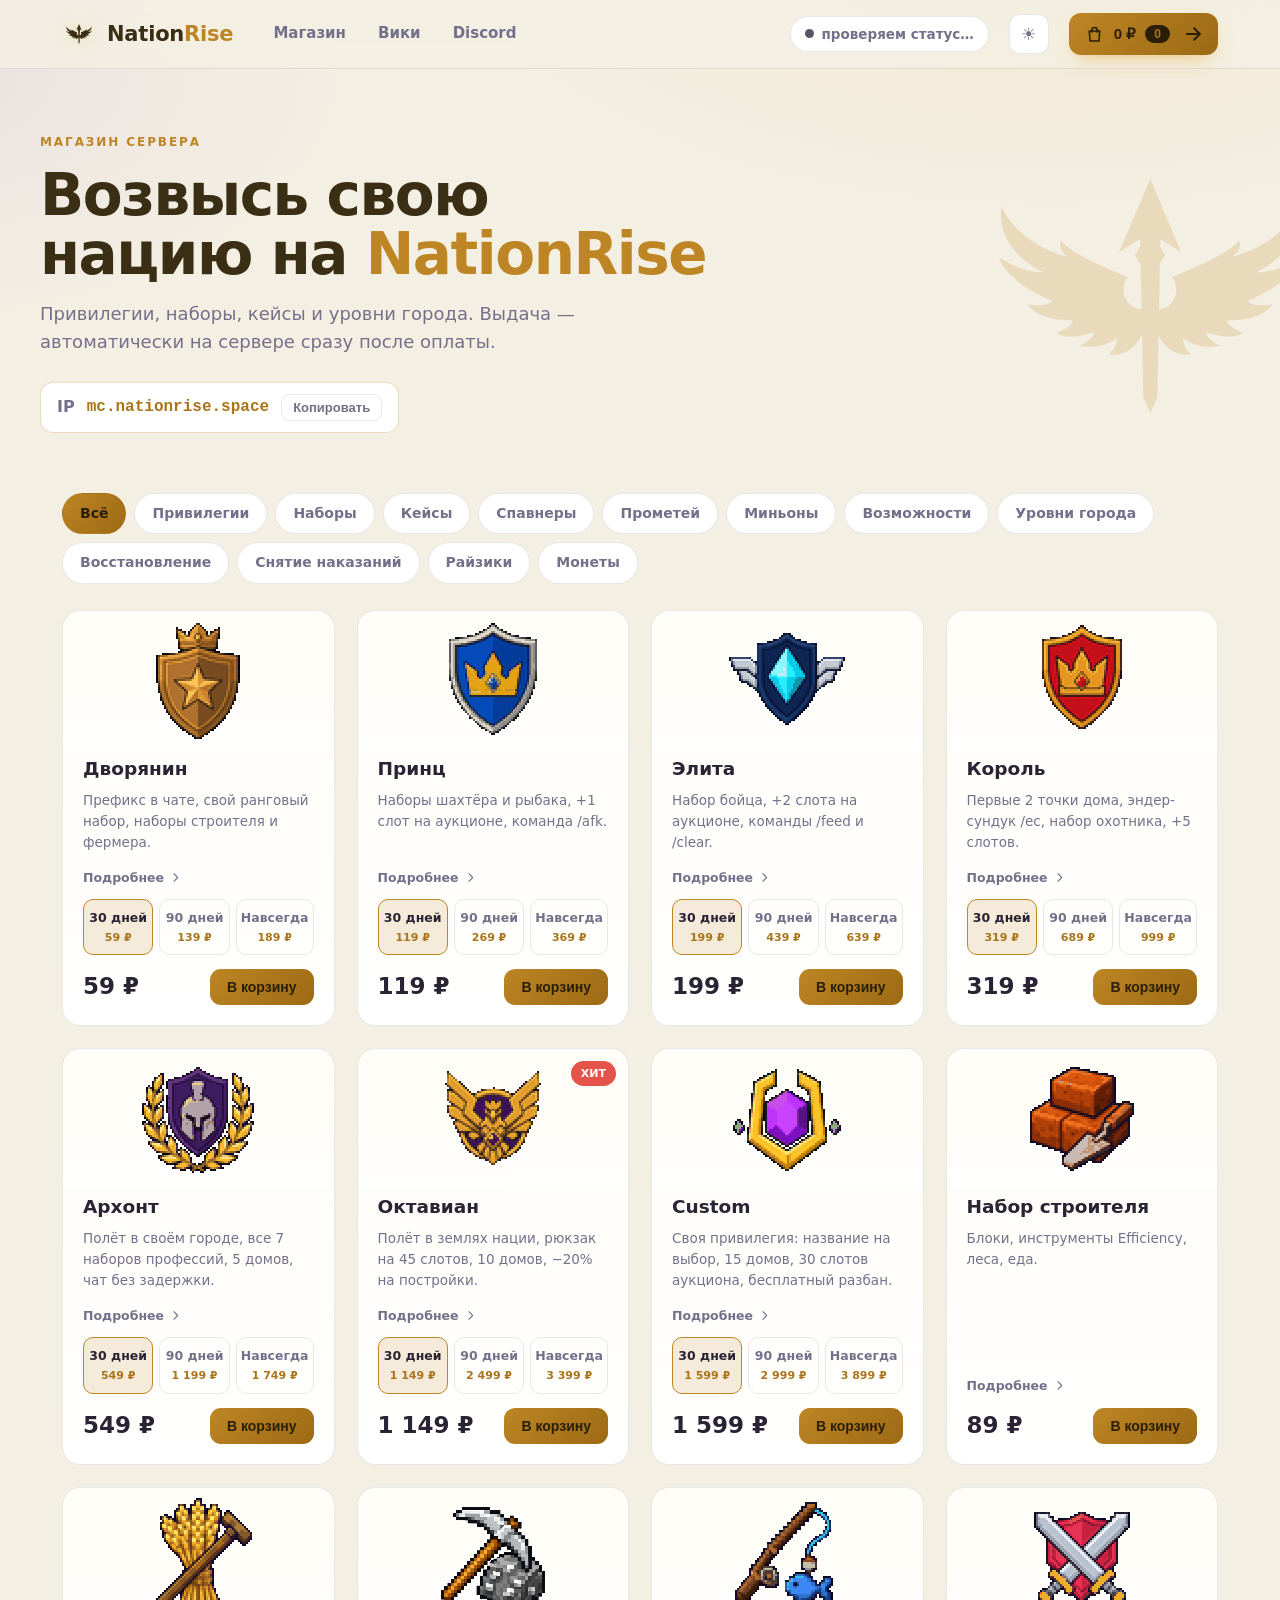
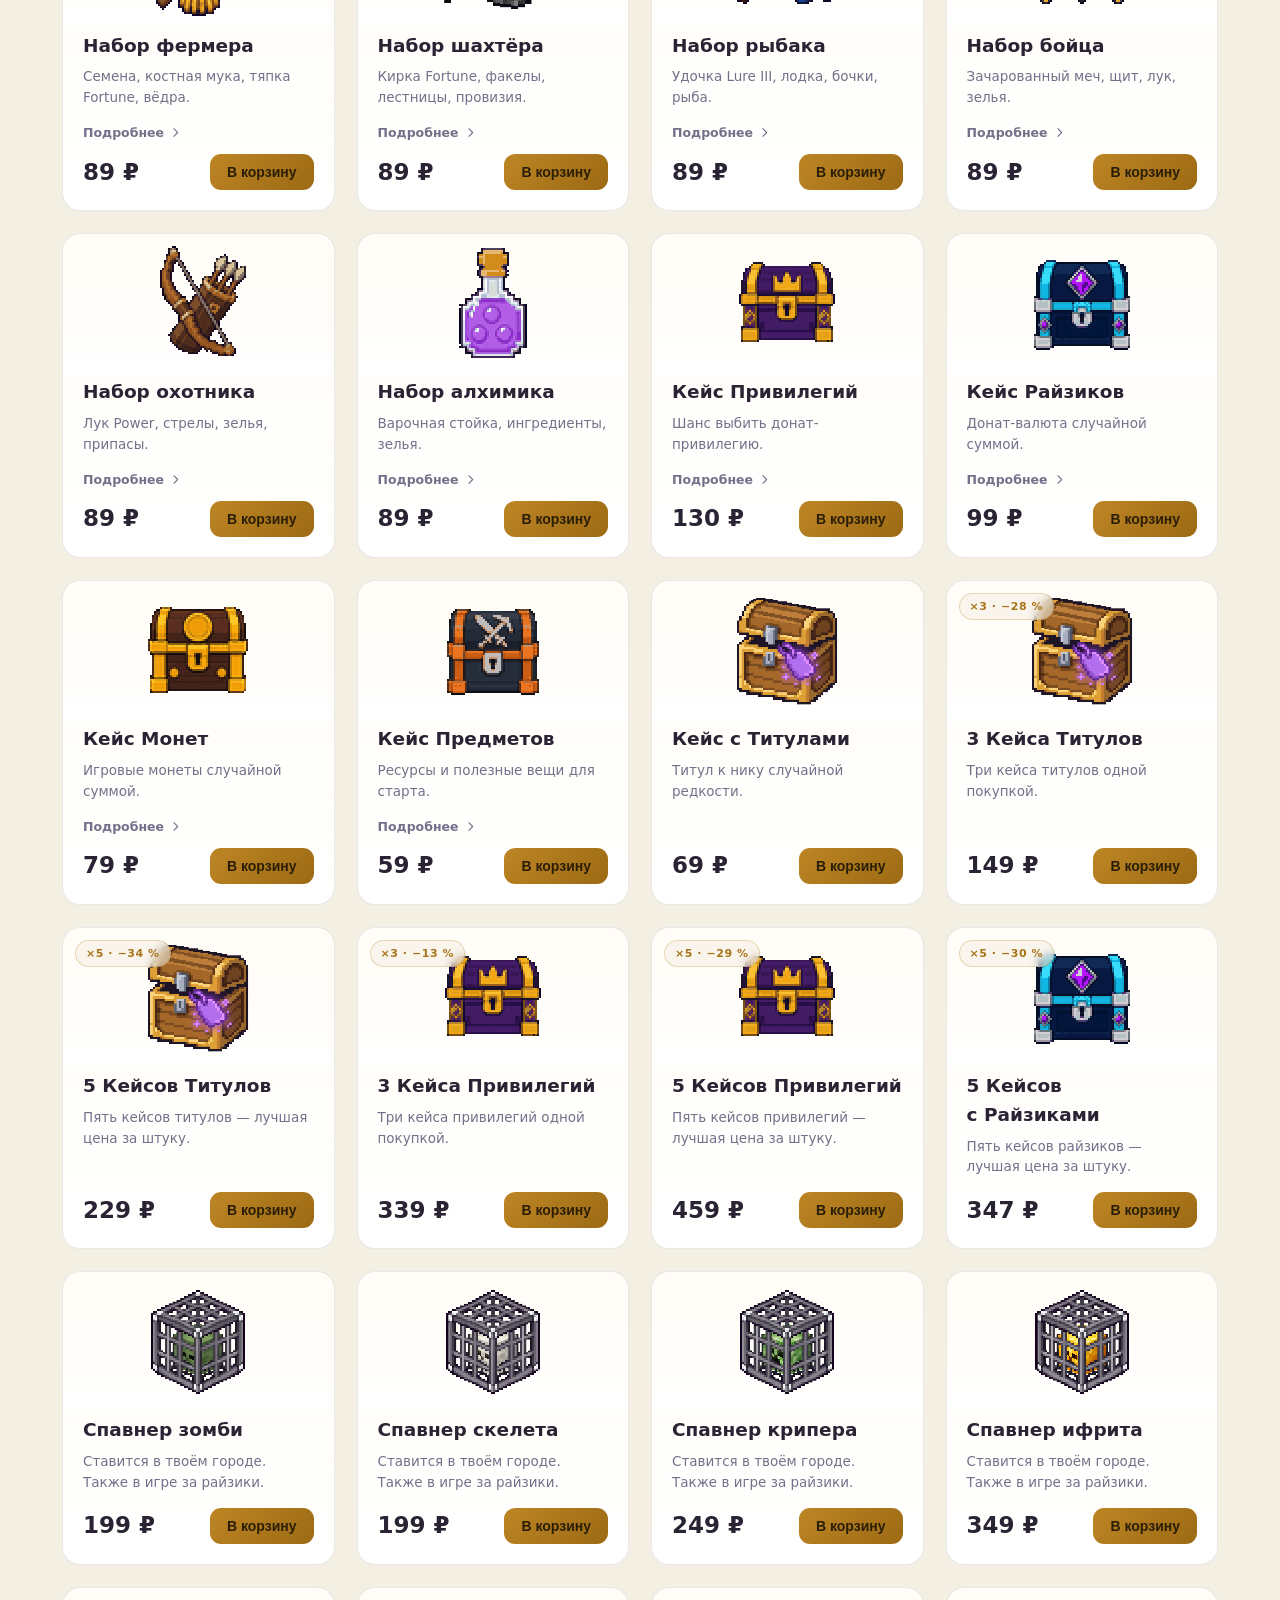
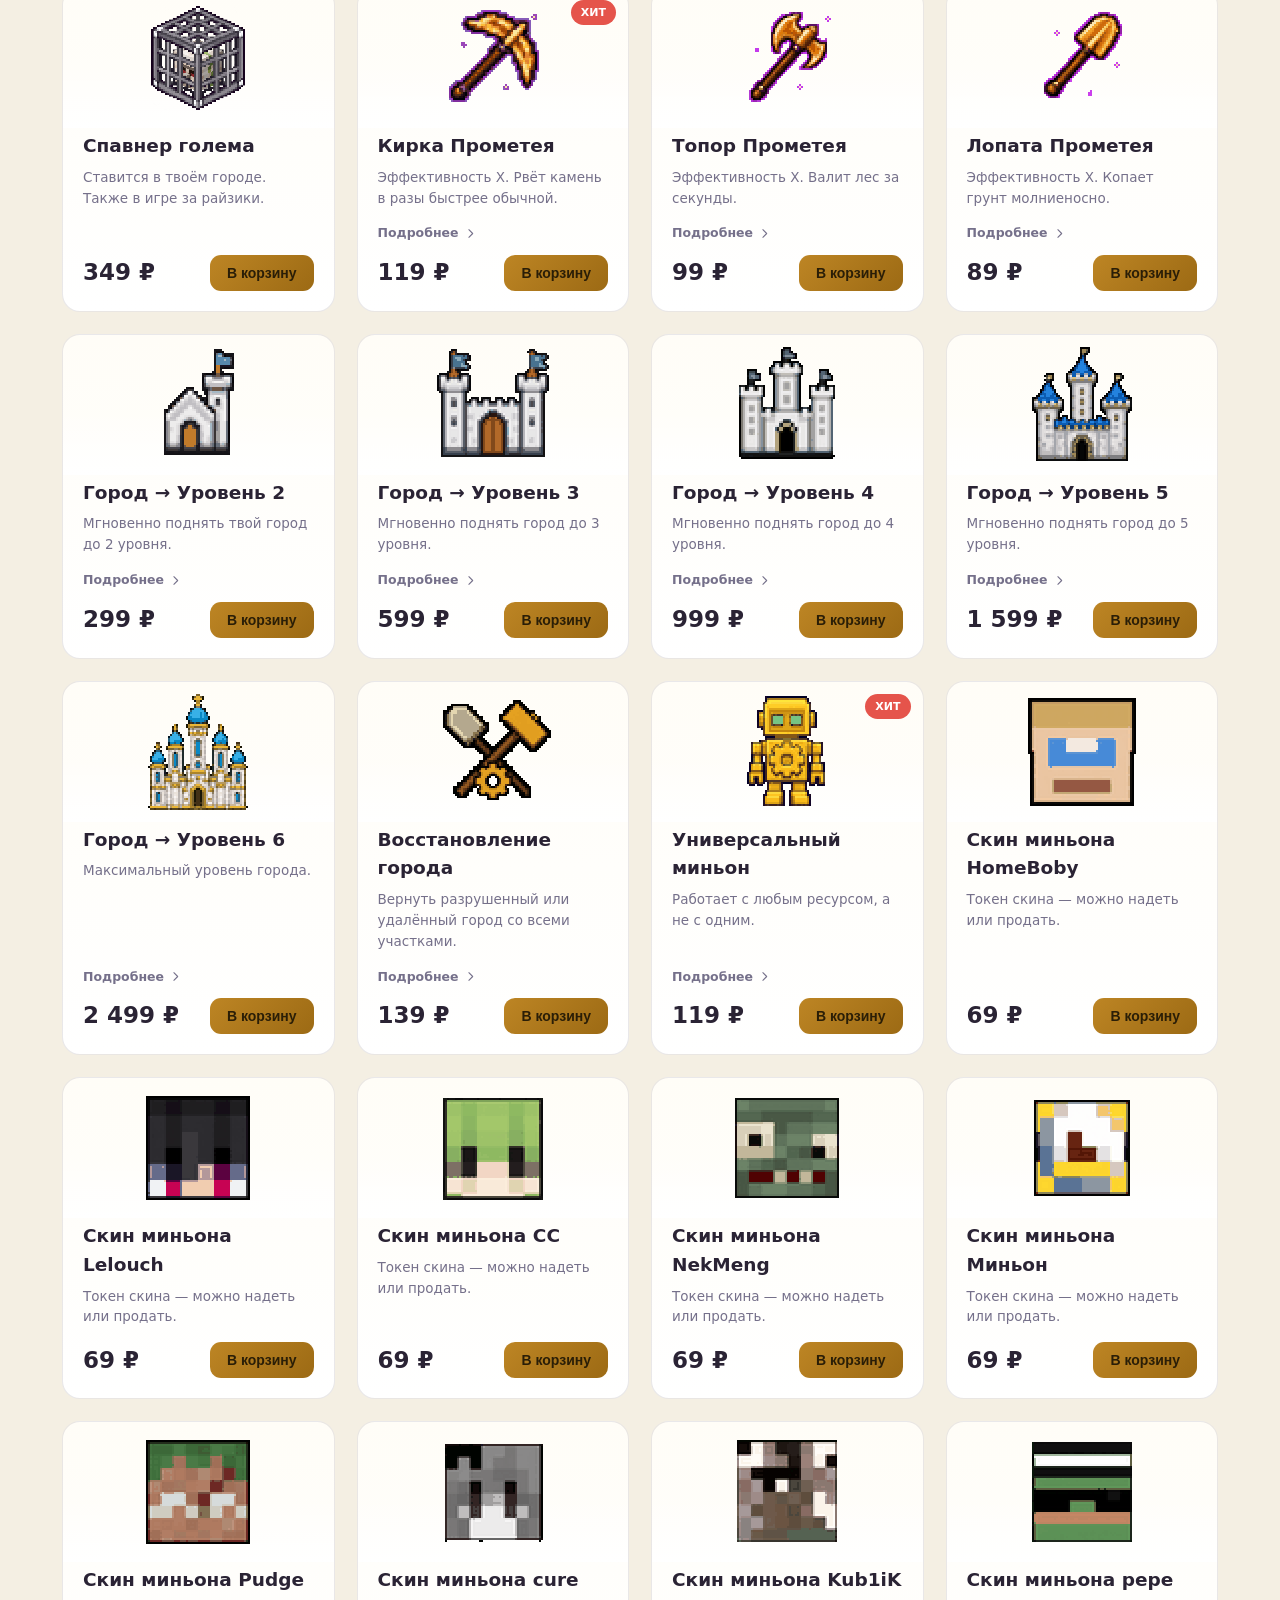
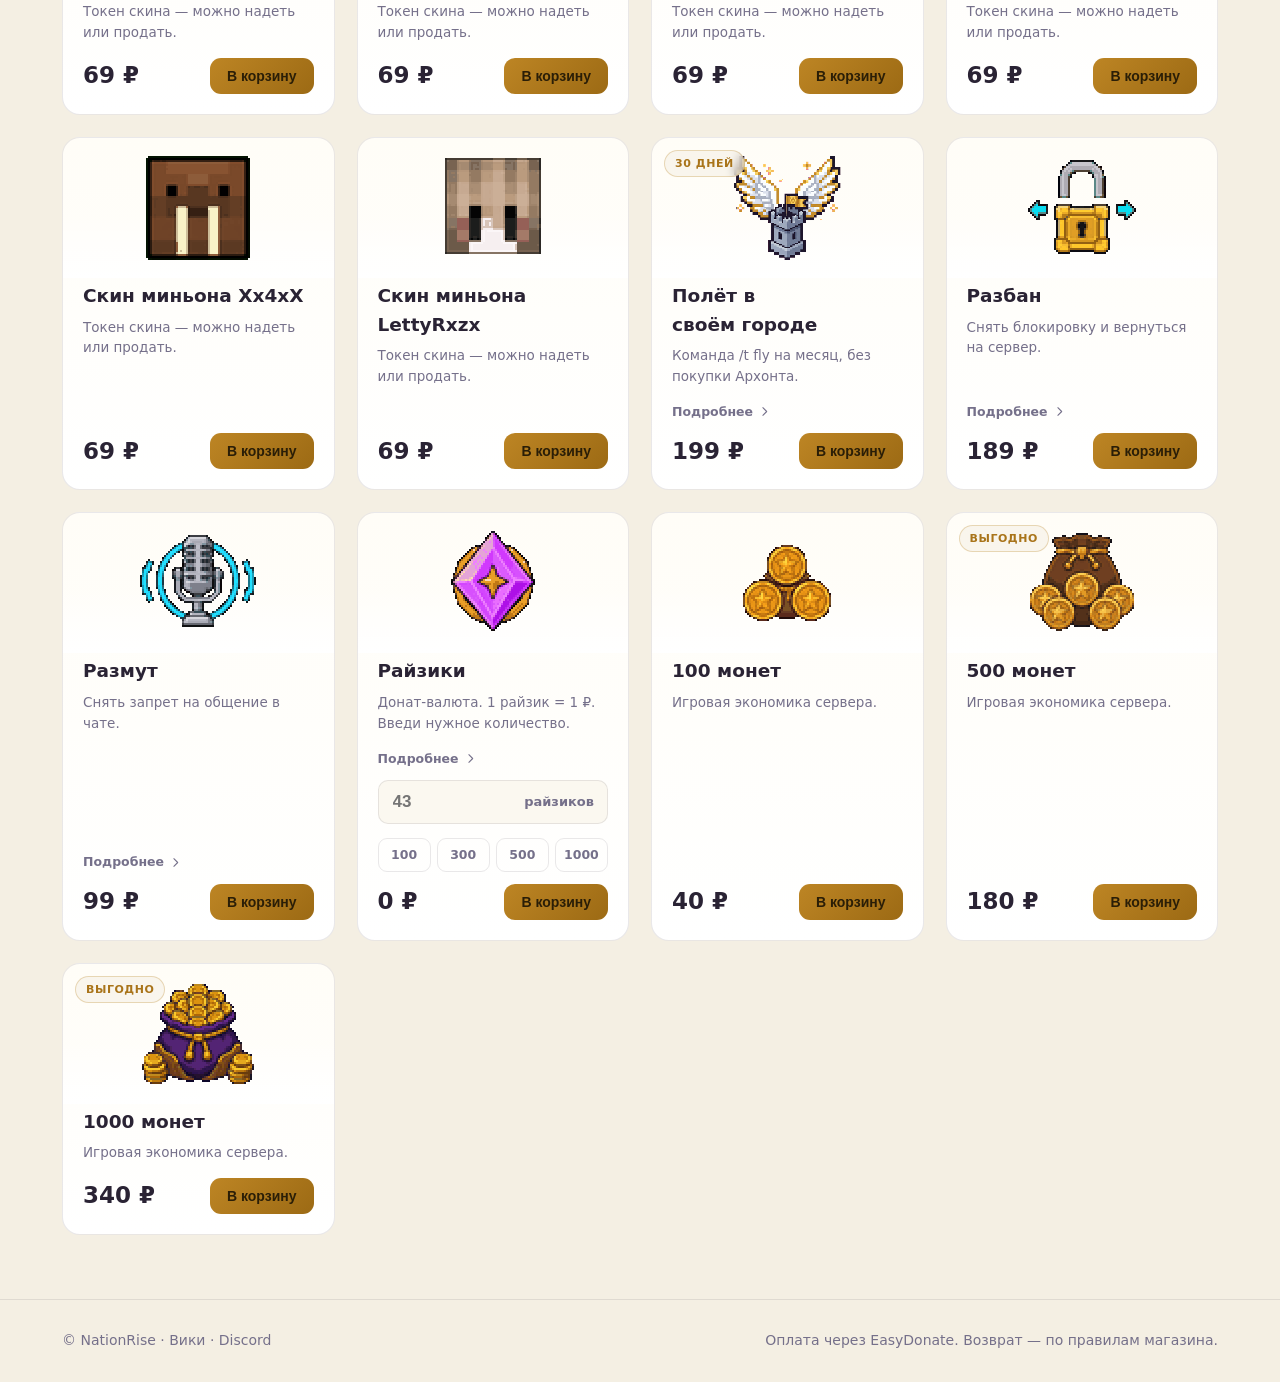
==== commit f60475b5: "Привилегии: ранговый набор — только свой, без медиа-наборов у Custom (как на .space) Co-Authored-By:" ====
--- a/index.html
+++ b/index.html
@@ -435,7 +435,7 @@
   },
   // Запасной путь оплаты, если основной домен недоступен: витрина EasyDonate
   // (российский домен, доступен когда наш сайт — нет).
-  SHOP_FALLBACK_URL:"https://nationrise.easydonate.ru",
+  SHOP_FALLBACK_URL:"https://nationrise.millida.trade",
 };
 
 /* ============================================================
@@ -508,16 +508,16 @@
   {id:"crate_crystal",  cat:"crate",icon:"crate",name:"Кейс Райзиков",    price:99,desc:"Донат-валюта случайной суммой.",edId:1107061},
   {id:"crate_money",    cat:"crate",icon:"crate",name:"Кейс Монет",       price:79,desc:"Игровые монеты случайной суммой.",edId:1107062},
   {id:"crate_item",     cat:"crate",icon:"crate",name:"Кейс Предметов",   price:59, desc:"Ресурсы и полезные вещи для старта.",edId:1107063},
-  {id:"crate_title",       cat:"crate",icon:"crate",name:"Кейс с Титулами",     price:69, desc:"Титул к нику случайной редкости.",edId:null},
+  {id:"crate_title",       cat:"crate",icon:"crate",name:"Кейс с Титулами",     price:69, desc:"Титул к нику случайной редкости.",edId:1115029},
 
   // Паки. Названия обязаны совпадать с панелью EasyDonate символ в символ:
   // привязать-товары.py ищет товар по имени. Картинку переиспользуем от
   // одиночного кейса, количество и выгоду показывает бейдж.
-  {id:"crate_title_3",     cat:"crate",icon:"crate",img:"img/crate_title.png",    name:"3 Кейса Титулов",      price:149,badge:"×3 · −28 %",desc:"Три кейса титулов одной покупкой.",edId:null},
-  {id:"crate_title_5",     cat:"crate",icon:"crate",img:"img/crate_title.png",    name:"5 Кейсов Титулов",     price:229,badge:"×5 · −34 %",desc:"Пять кейсов титулов — лучшая цена за штуку.",edId:null},
-  {id:"crate_privilege_3", cat:"crate",icon:"crate",img:"img/crate_privilege.png",name:"3 Кейса Привилегий",   price:339,badge:"×3 · −13 %",desc:"Три кейса привилегий одной покупкой.",edId:null},
-  {id:"crate_privilege_5", cat:"crate",icon:"crate",img:"img/crate_privilege.png",name:"5 Кейсов Привилегий",  price:459,badge:"×5 · −29 %",desc:"Пять кейсов привилегий — лучшая цена за штуку.",edId:null},
-  {id:"crate_crystal_5",   cat:"crate",icon:"crate",img:"img/crate_crystal.png",  name:"5 Кейсов с Райзиками", price:347,badge:"×5 · −30 %",desc:"Пять кейсов райзиков — лучшая цена за штуку.",edId:null},
+  {id:"crate_title_3",     cat:"crate",icon:"crate",img:"img/crate_title.png",    name:"3 Кейса Титулов",      price:149,badge:"×3 · −28 %",desc:"Три кейса титулов одной покупкой.",edId:1115028},
+  {id:"crate_title_5",     cat:"crate",icon:"crate",img:"img/crate_title.png",    name:"5 Кейсов Титулов",     price:229,badge:"×5 · −34 %",desc:"Пять кейсов титулов — лучшая цена за штуку.",edId:1115027},
+  {id:"crate_privilege_3", cat:"crate",icon:"crate",img:"img/crate_privilege.png",name:"3 Кейса Привилегий",   price:339,badge:"×3 · −13 %",desc:"Три кейса привилегий одной покупкой.",edId:1115025},
+  {id:"crate_privilege_5", cat:"crate",icon:"crate",img:"img/crate_privilege.png",name:"5 Кейсов Привилегий",  price:459,badge:"×5 · −29 %",desc:"Пять кейсов привилегий — лучшая цена за штуку.",edId:1115026},
+  {id:"crate_crystal_5",   cat:"crate",icon:"crate",img:"img/crate_crystal.png",  name:"5 Кейсов с Райзиками", price:347,badge:"×5 · −30 %",desc:"Пять кейсов райзиков — лучшая цена за штуку.",edId:1115030},
 
   {id:"spawner_zombie",  cat:"spawner",icon:"cage",name:"Спавнер зомби",  price:199,desc:"Ставится в твоём городе. Также в игре за райзики.",edId:1106921},
   {id:"spawner_skeleton",cat:"spawner",icon:"cage",name:"Спавнер скелета",price:199,desc:"Ставится в твоём городе. Также в игре за райзики.",edId:1106922},
@@ -574,13 +574,13 @@
     "Наборы профессий: строитель и фермер — раз в 3 дня"]},
   prince:{sub:"Вторая ступень знати",perks:[
     "Префикс §[Принц]§ в чате и списке игроков",
-    "Ранговые наборы: Принц, Дворянин",
+    "Ранговый набор «Принц» — раз в 7 дней",
     "Наборы профессий: строитель, фермер, шахтёр, рыбак",
     "+1 слот на аукционе",
     "Команда /afk — статус «отошёл»"]},
   elite:{sub:"Третья ступень знати",perks:[
     "Префикс §[Элита]§ в чате и списке игроков",
-    "Ранговые наборы: Элита, Принц, Дворянин",
+    "Ранговый набор «Элита» — раз в 7 дней",
     "Наборы профессий: строитель, фермер, шахтёр, рыбак, боец",
     "+2 слота на аукционе",
     "Команда /feed — восполнить сытость",
@@ -588,7 +588,7 @@
     "Команда /afk — статус «отошёл»"]},
   king:{sub:"Четвёртая ступень знати",perks:[
     "Префикс §[Король]§ в чате и списке игроков",
-    "Ранговые наборы: Король, Элита, Принц, Дворянин",
+    "Ранговый набор «Король» — раз в 7 дней",
     "Наборы профессий: строитель, фермер, шахтёр, рыбак, боец, охотник",
     "+5 слотов на аукционе",
     "2 точки дома — /sethome, /home",
@@ -599,8 +599,8 @@
     "Команды /feed, /clear, /afk"]},
   archont:{sub:"Пятая ступень знати",perks:[
     "Префикс §[Архонт]§ в чате и списке игроков",
-    "Ранговые наборы: Архонт, Король, Элита, Принц, Дворянин",
-    "Все 7 наборов профессий, включая алхимика",
+    "Ранговый набор «Архонт» — раз в 7 дней",
+    "Все 7 наборов профессий, включая алхимика — раз в 3–5 дней",
     "+15 слотов на аукционе",
     "5 точек дома",
     "Полёт в своём городе — /t fly",
@@ -610,8 +610,8 @@
     "Команды /heal, /hat, /itemname, /feed, /clear, /afk"]},
   oktavian:{sub:"Высшая ступень знати",perks:[
     "Префикс §[Октавиан]§ в чате и списке игроков",
-    "Все ранговые наборы сервера",
-    "Все 7 наборов профессий",
+    "Ранговый набор «Октавиан» — раз в 7 дней",
+    "Все 7 наборов профессий — раз в 3–5 дней",
     "+23 слота на аукционе",
     "10 точек дома",
     "Полёт в своём городе — /t fly",
@@ -623,9 +623,8 @@
   custom:{sub:"Своя привилегия с личным названием",perks:[
     "Название привилегии придумываете сами — 3–16 символов",
     "Смена названия раз в 30 дней",
-    "Все ранговые наборы сервера",
-    "Все 7 наборов профессий",
-    "Доступ к медиа-наборам YouTube и TikTok",
+    "Свой ранговый набор — раз в 7 дней",
+    "Все 7 наборов профессий — раз в 3–5 дней",
     "30 лотов на аукционе — максимум на сервере",
     "15 точек дома",
     "Полёт в своём городе — /t fly",
@@ -865,16 +864,17 @@
   if(!/^\S+@\S+\.\S+$/.test(email)){showMsg("Введите корректный Email.","err");return;}
   if(!agree){showMsg("Нужно принять условия.","err");return;}
   localStorage.setItem("nr_nick",nick);localStorage.setItem("nr_email",email);
-  // EasyDonate ждёт массив [{id, quantity}], не более 10 разных позиций
-  const byId={};let missing=false;
+  // Касса — Millida (27.09.2026): сервер сам переводит наши id товаров в каталог Millida.
+  // products (ID EasyDonate) шлём тоже — пока в Cloudflare нет ключа Millida, работает старая касса.
+  const items=keys.map(k=>{const e=cart[k];return {id:e.pid,variant:e.variant||null,qty:e.qty};});
+  const byId={};
   keys.forEach(k=>{const e=cart[k],p=P(e.pid);const edId=p.variants?(p.ed&&p.ed[e.variant]):p.edId;
-    if(!edId){missing=true;}else byId[edId]=(byId[edId]||0)+e.qty;});
-  if(missing){showMsg("Оплата этих товаров ещё настраивается (не привязаны ID EasyDonate). Скоро заработает.","info");return;}
+    if(edId)byId[edId]=(byId[edId]||0)+e.qty;});
   const products=Object.entries(byId).map(([id,quantity])=>({id:Number(id),quantity}));
   if(products.length>10){showMsg("В одном заказе не больше 10 разных товаров. Оформи покупку в два раза.","err");return;}
   const btn=document.getElementById("payBtn");btn.disabled=true;btn.textContent="Создаём платёж…";
   try{
-    const r=await fetch(CONFIG.PAY_ENDPOINT,{method:"POST",headers:{"Content-Type":"application/json"},body:JSON.stringify({customer:nick,email,products,coupon:document.getElementById("promo").value.trim()})});
+    const r=await fetch(CONFIG.PAY_ENDPOINT,{method:"POST",headers:{"Content-Type":"application/json"},body:JSON.stringify({customer:nick,email,items,products,origin:location.origin,coupon:document.getElementById("promo").value.trim()})});
     const data=await r.json();
     if(data&&data.url){location.href=data.url;return;}
     showMsg(data&&data.error?data.error:"Не удалось создать платёж. Попробуй позже.","err");
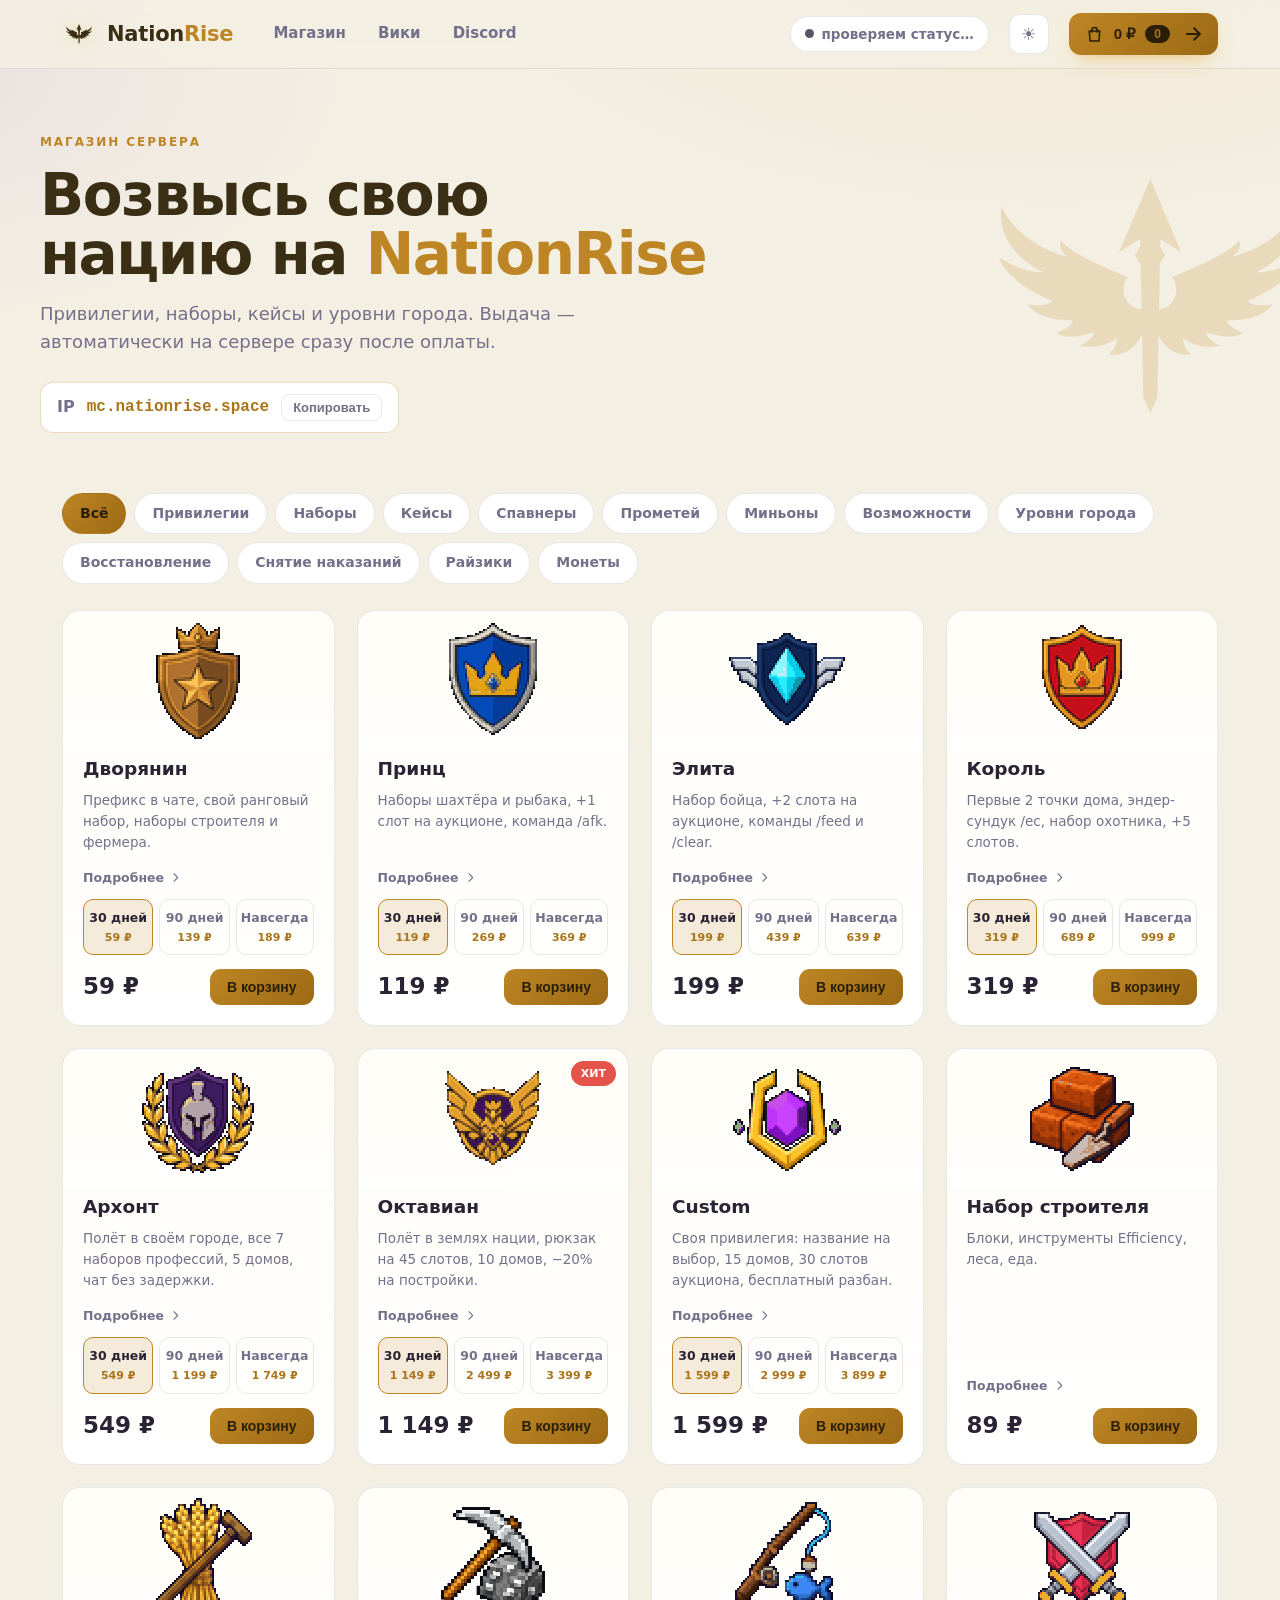
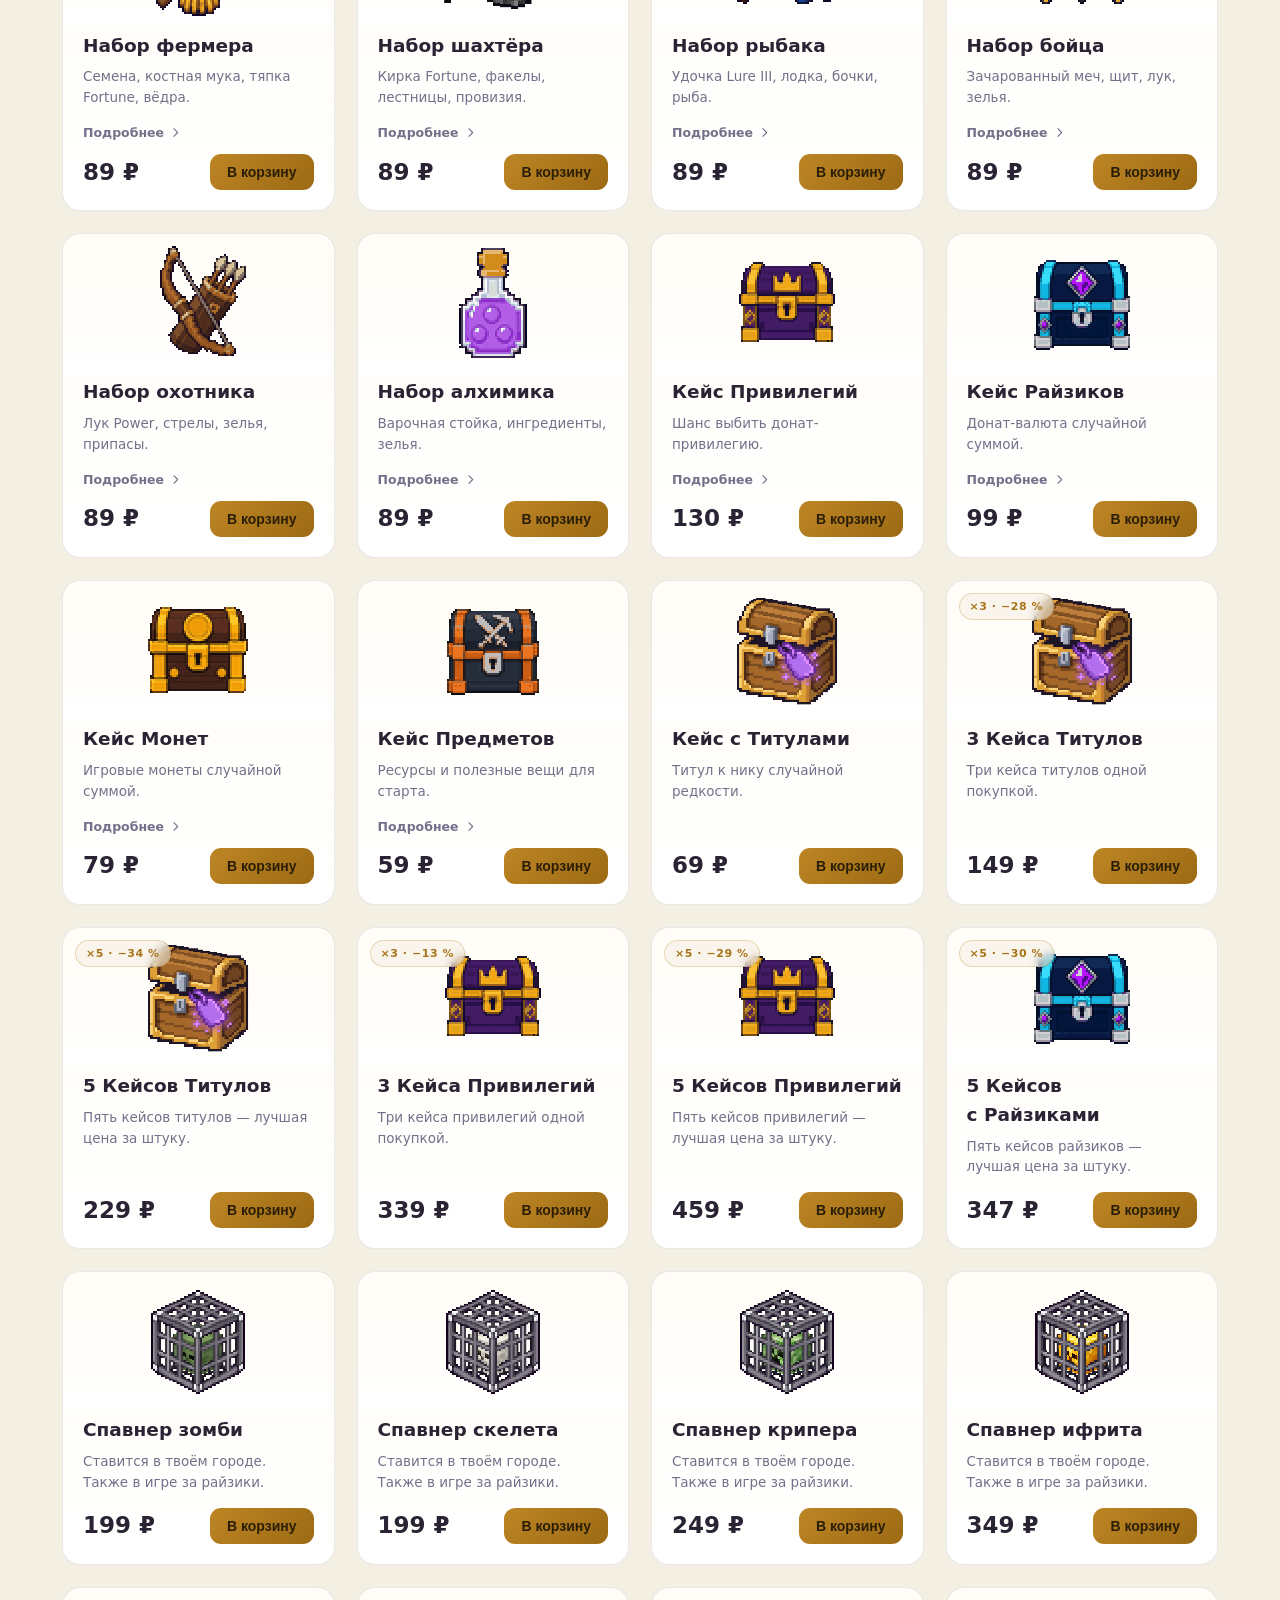
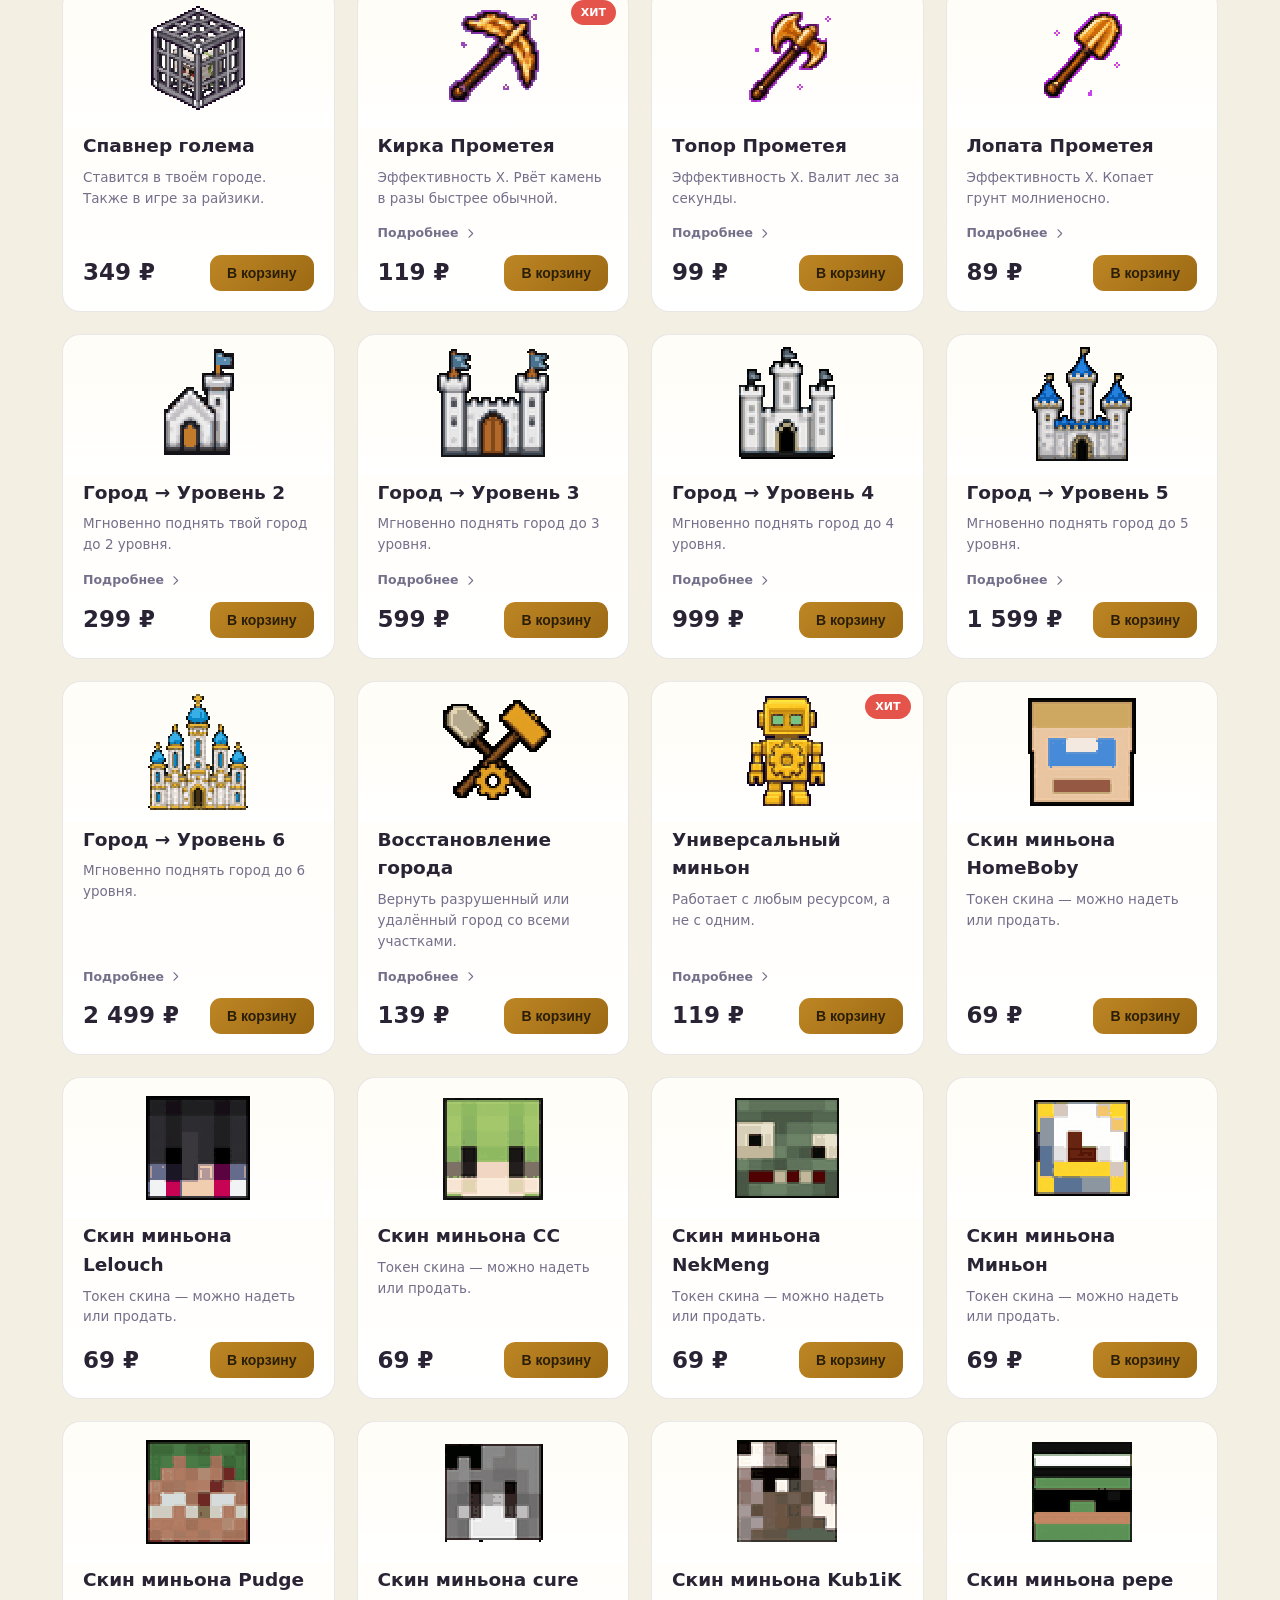
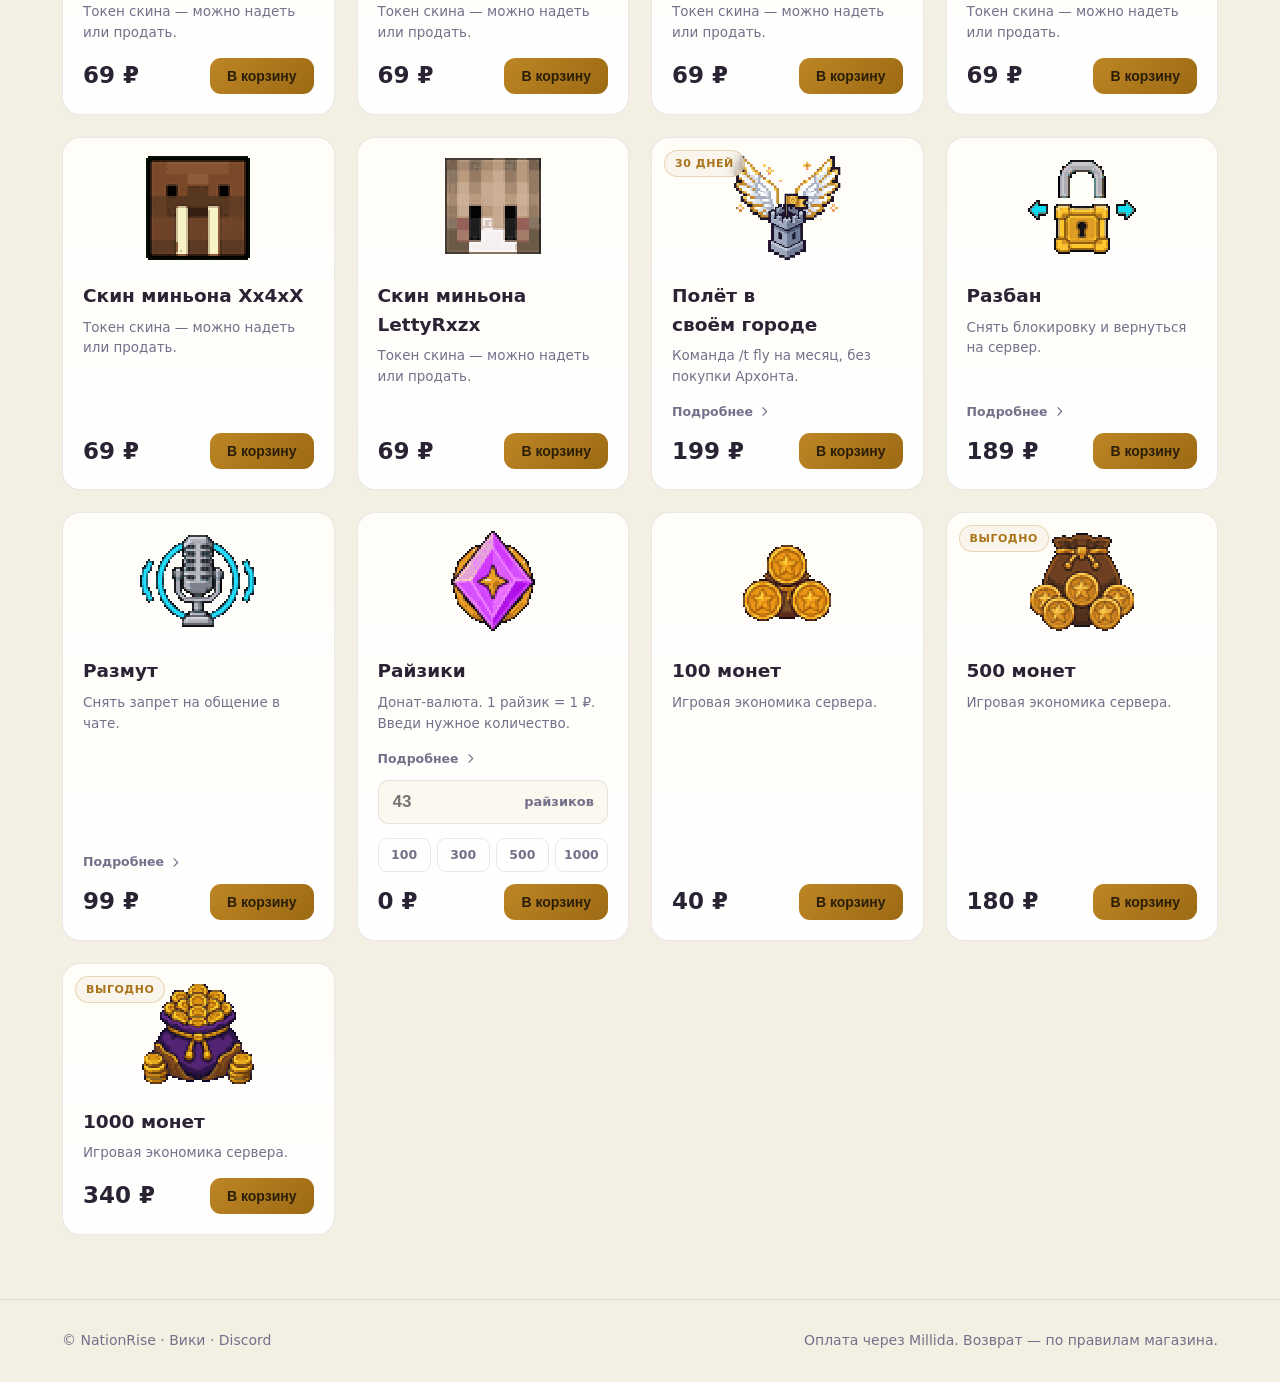
==== commit 3369c499: "Ревью 18.10: касса в текстах — Millida (не EasyDonate); уровни города — настоящие лимиты чанков и чт" ====
--- a/index.html
+++ b/index.html
@@ -368,7 +368,7 @@
 <footer id="how">
   <div class="container foot-inner">
     <div>© NationRise · <a href="https://wiki.nationrise.space" target="_blank" rel="noopener">Вики</a> · <a href="https://discord.gg/nationrise" target="_blank" rel="noopener">Discord</a></div>
-    <div>Оплата через EasyDonate. Возврат — по правилам магазина.</div>
+    <div>Оплата через Millida. Возврат — по правилам магазина.</div>
   </div>
 </footer>
 
@@ -385,7 +385,7 @@
         <label class="terms"><input type="checkbox" id="agree"> Принимаю условия соглашения и подтверждаю, что карта принадлежит мне.</label>
         <div class="total"><span>К оплате</span><b class="tnum" id="total">0 ₽</b></div>
         <button class="pay" id="payBtn" onclick="pay()">Оплатить</button>
-        <div class="note">Нажимая «Оплатить», вы перейдёте на защищённую страницу EasyDonate.</div>
+        <div class="note">Нажимая «Оплатить», вы перейдёте на защищённую страницу оплаты Millida.</div>
       </div>
     </div>
   </div>
@@ -533,7 +533,7 @@
   {id:"city_3",cat:"citylevel",icon:"castle",name:"Город → Уровень 3",price:599, desc:"Мгновенно поднять город до 3 уровня.",edId:1106930},
   {id:"city_4",cat:"citylevel",icon:"castle",name:"Город → Уровень 4",price:999, desc:"Мгновенно поднять город до 4 уровня.",edId:1106931},
   {id:"city_5",cat:"citylevel",icon:"castle",name:"Город → Уровень 5",price:1599,desc:"Мгновенно поднять город до 5 уровня.",edId:1106932},
-  {id:"city_6",cat:"citylevel",icon:"castle",name:"Город → Уровень 6",price:2499,desc:"Максимальный уровень города.",edId:1106933},
+  {id:"city_6",cat:"citylevel",icon:"castle",name:"Город → Уровень 6",price:2499,desc:"Мгновенно поднять город до 6 уровня.",edId:1106933},
 
   {id:"city_restore",cat:"restore",icon:"hammer",name:"Восстановление города",price:139,desc:"Вернуть разрушенный или удалённый город со всеми участками.",edId:1106934},
 
@@ -650,32 +650,37 @@
   prom_shovel:{sub:"Топовая лопата сервера",perks:["Эффективность X — максимум на сервере","Прочность V","Ломается крайне медленно","Особая модель из ресурспака"]},
 
   city_2:{sub:"Второй уровень города",perks:[
-    "§+8§ чанков к лимиту застройки города",
-    "Склад II уровня",
-    "Постройка «Каторга» I уровня",
+    "Лимит территории — §150§ чанков (было 60), плюс 8 за каждого жителя",
+    "Форма правления для города",
+    "Концлагерь (каторга) и Склад II уровня",
+    "Миньоны до 5 уровня",
     "Не нужно собирать ресурсы и ждать — уровень выдаётся сразу"]},
   city_3:{sub:"Третий уровень города",perks:[
-    "§+16§ чанков к лимиту застройки города",
-    "Открываются §идеологии§ для города",
-    "Открываются §религии§",
-    "Постройка «Ратуша»",
-    "Склад III уровня, Каторга II уровня",
+    "Лимит территории — §300§ чанков, плюс 8 за каждого жителя",
+    "Открываются §идеологии§ и §религии§",
+    "Ратуша и большинство зданий",
+    "Миньоны 6–10 уровня",
     "Не нужно собирать ресурсы и ждать — уровень выдаётся сразу"]},
   city_4:{sub:"Четвёртый уровень города",perks:[
-    "§+24§ чанка к лимиту застройки города",
-    "Каторга III уровня — максимальная",
+    "Лимит территории — §600§ чанков, плюс 8 за каждого жителя",
+    "§2 слота§ под чудеса света",
+    "Казармы — можно устраивать рейды",
+    "Верхние уровни военных зданий",
     "Не нужно собирать ресурсы и ждать — уровень выдаётся сразу"]},
   city_5:{sub:"Пятый уровень города",perks:[
-    "§+32§ чанка к лимиту застройки города",
+    "Лимит территории — §1000§ чанков, плюс 8 за каждого жителя",
+    "Элитные здания",
     "Не нужно собирать ресурсы и ждать — уровень выдаётся сразу"]},
-  city_6:{sub:"Максимальный уровень города",perks:[
-    "§+40§ чанков к лимиту застройки города — предел сервера",
+  city_6:{sub:"Шестой уровень города",perks:[
+    "Лимит территории — §1500§ чанков, плюс 8 за каждого жителя",
+    "Все обычные здания города",
     "Особая иконка города на карте мира",
+    "Дальше — столица (7) и империя (8): их берут ресурсами в игре",
     "Не нужно собирать ресурсы и ждать — уровень выдаётся сразу"]},
   crate_privilege:{sub:"Кейс с донат-рангами",perks:[
     "Шанс выбить любую привилегию — вплоть до §Октавиана§",
     "Чем выше ранг, тем реже он выпадает",
-    "Открывается у стойки кейсов на спавне"]},
+    "Открывается командой /crates — ключ цифровой, не потеряется"]},
   crate_crystal:{sub:"Кейс с донат-валютой",perks:[
     "Райзики случайной суммой",
     "Тратятся во внутриигровом магазине"]},
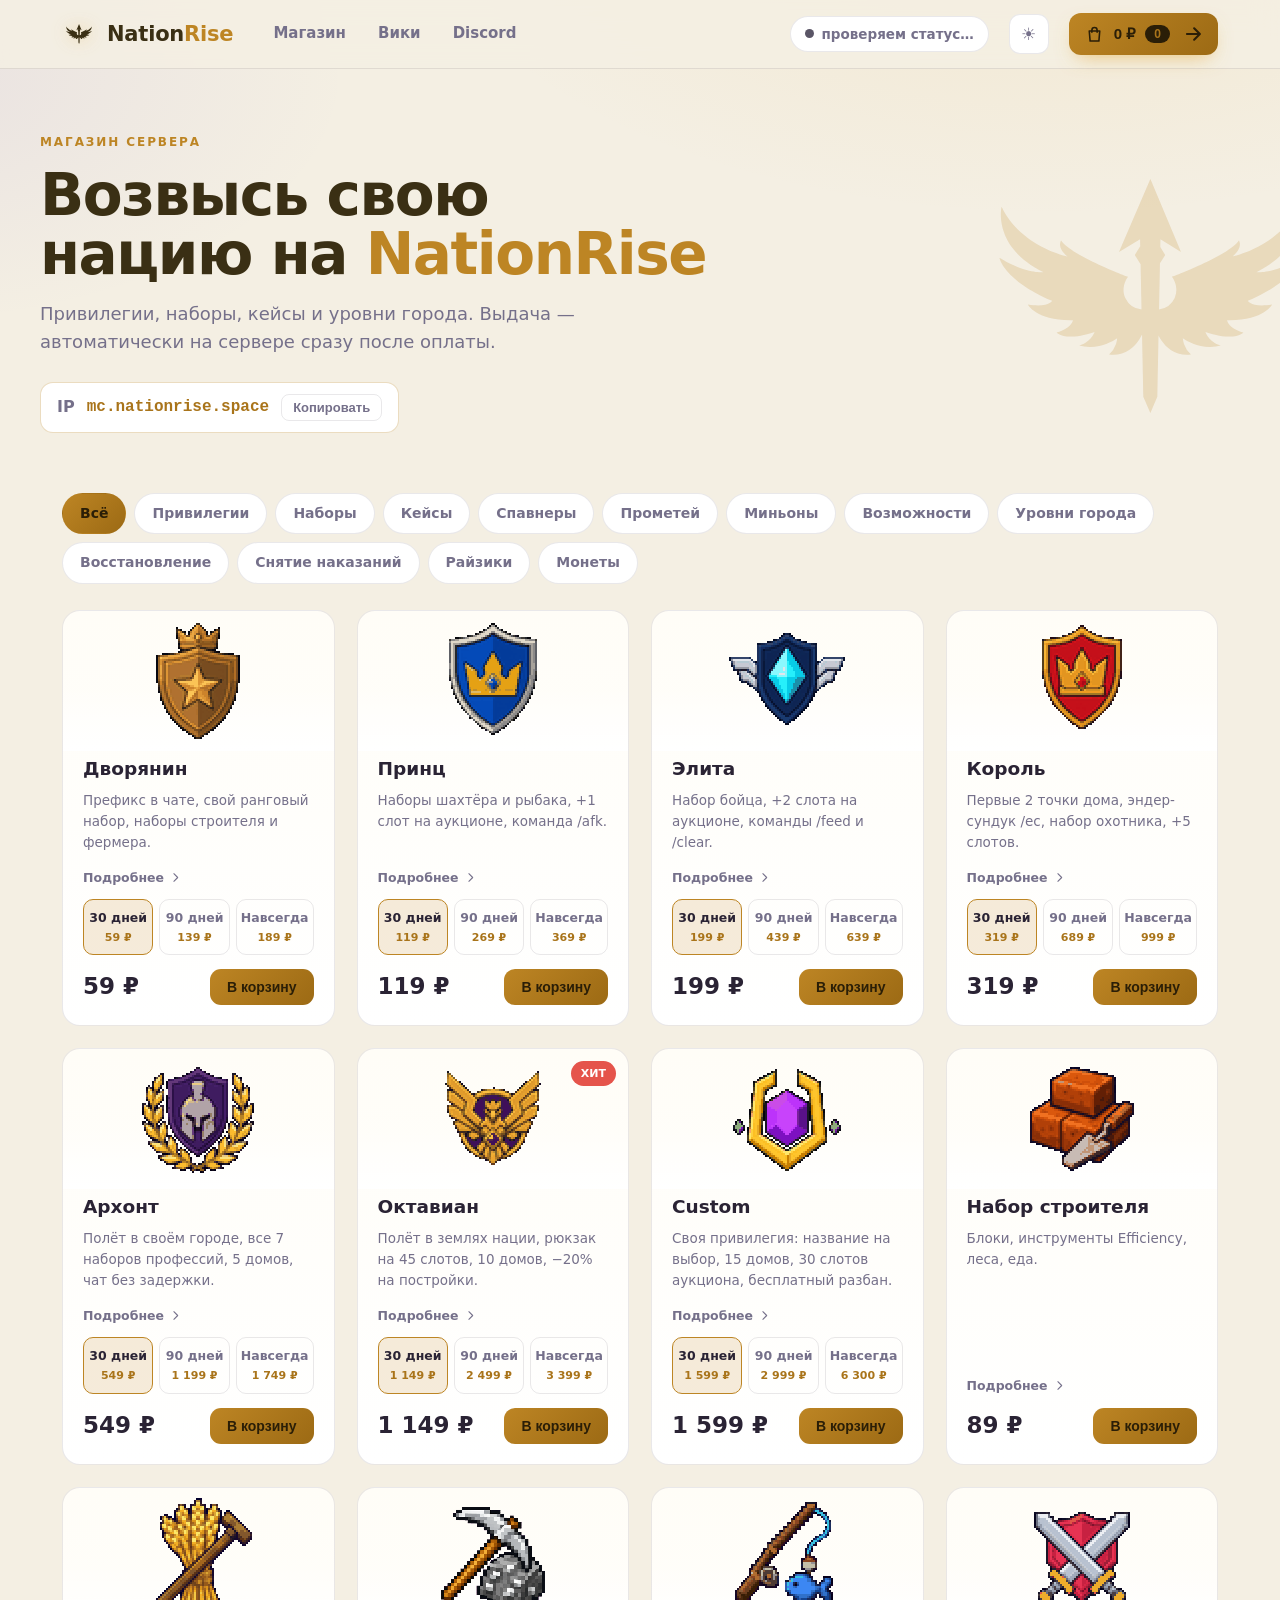
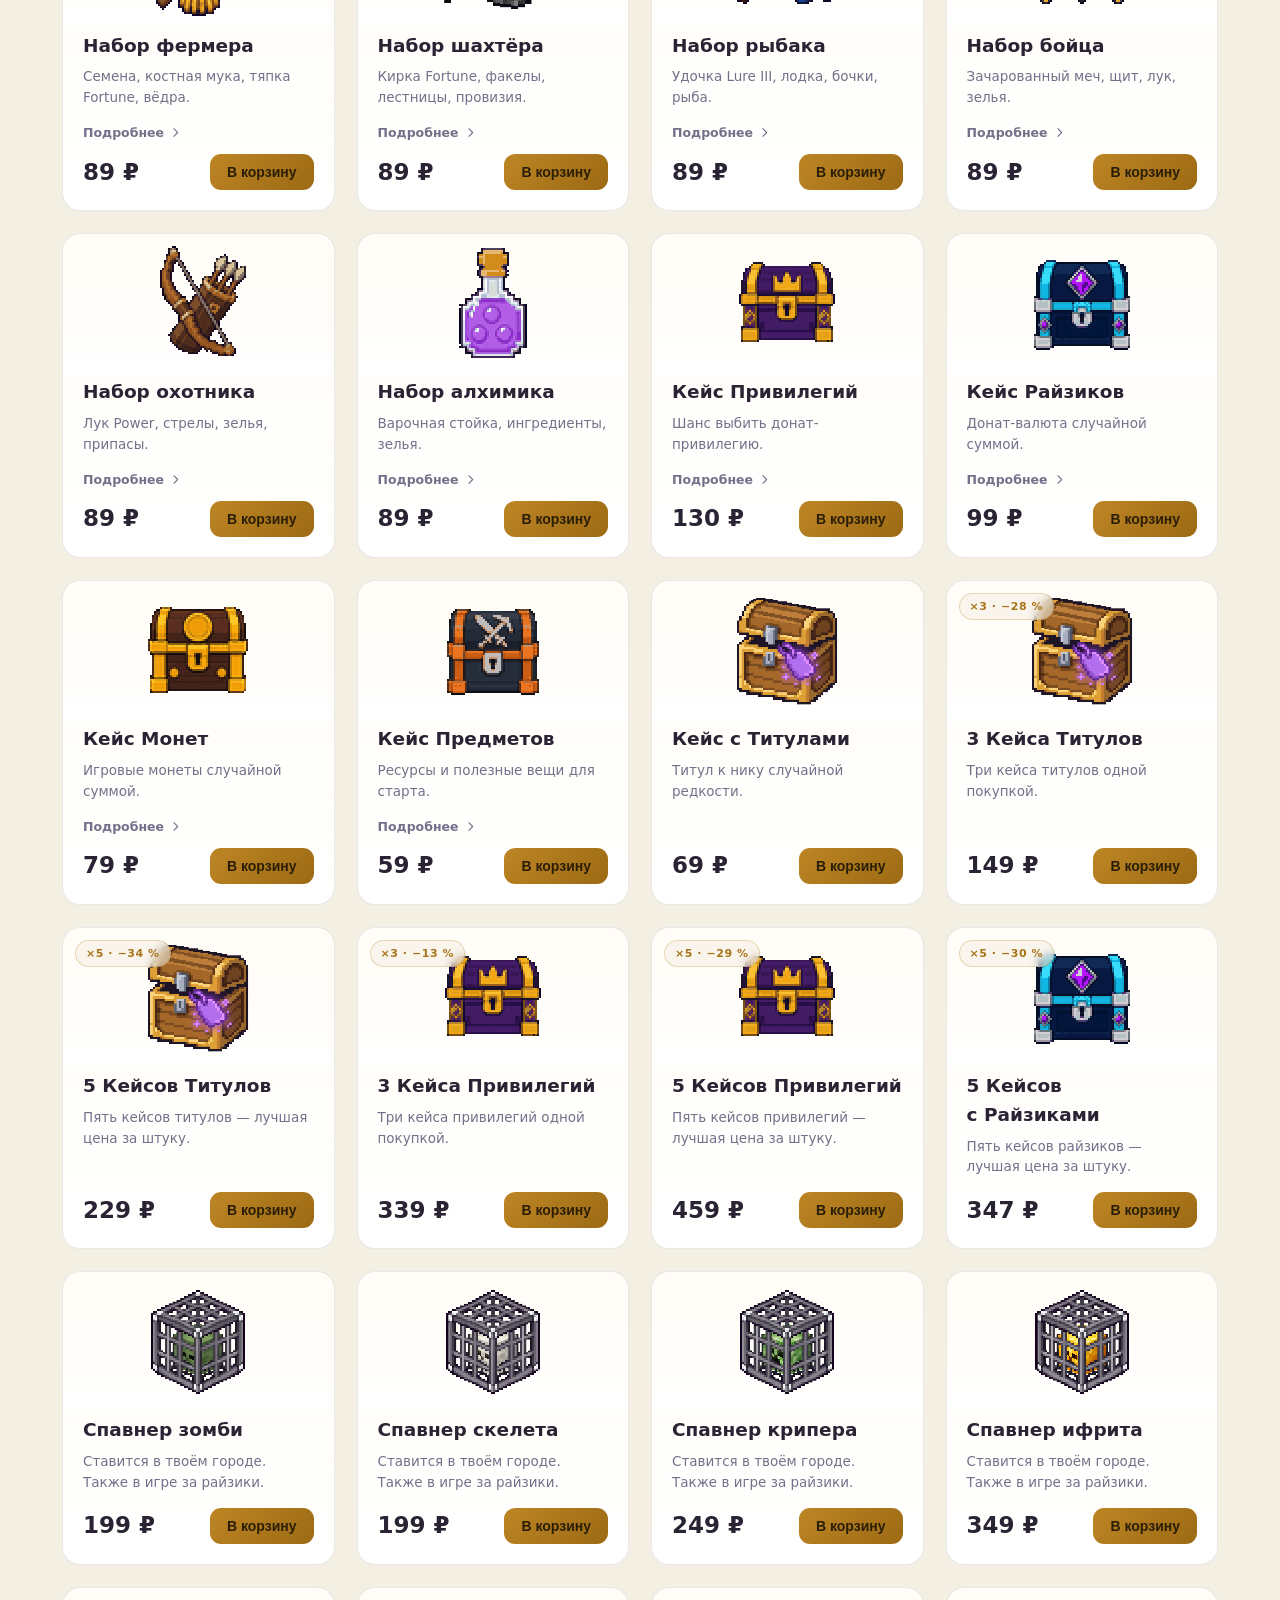
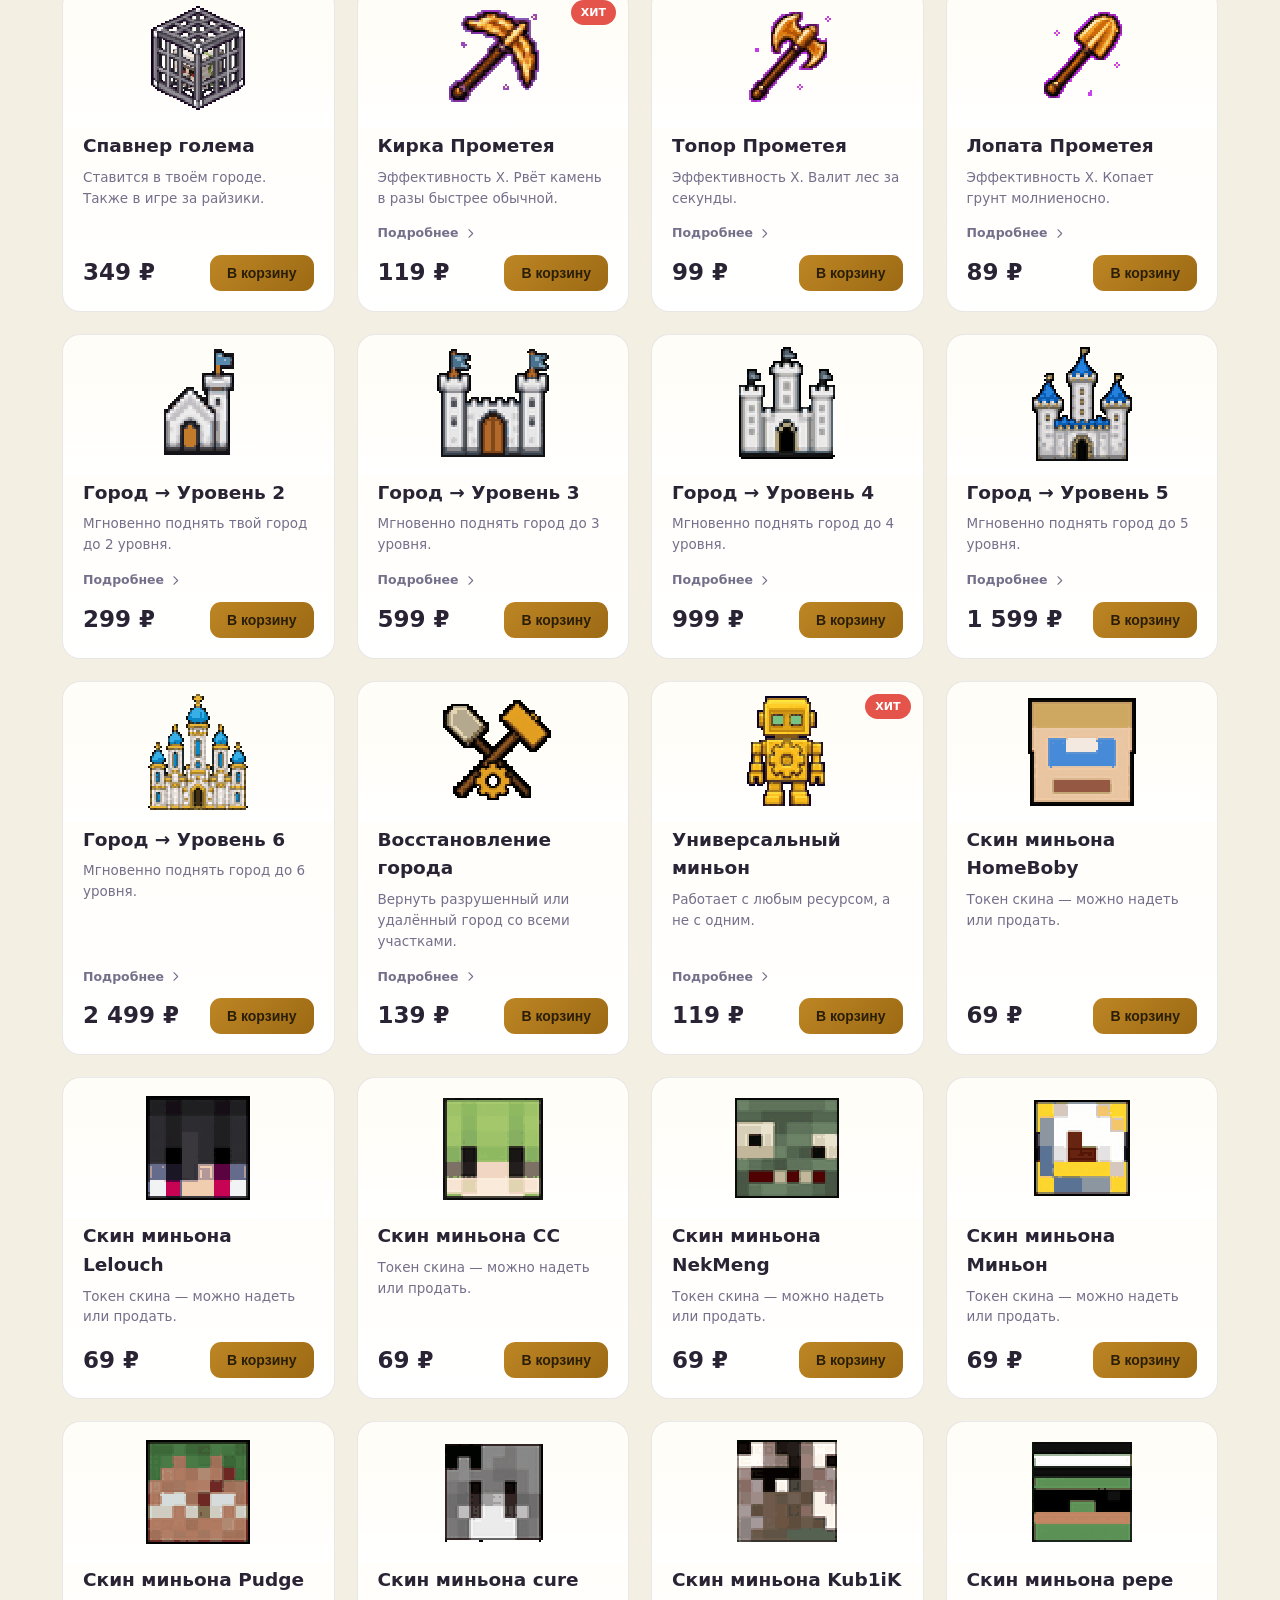
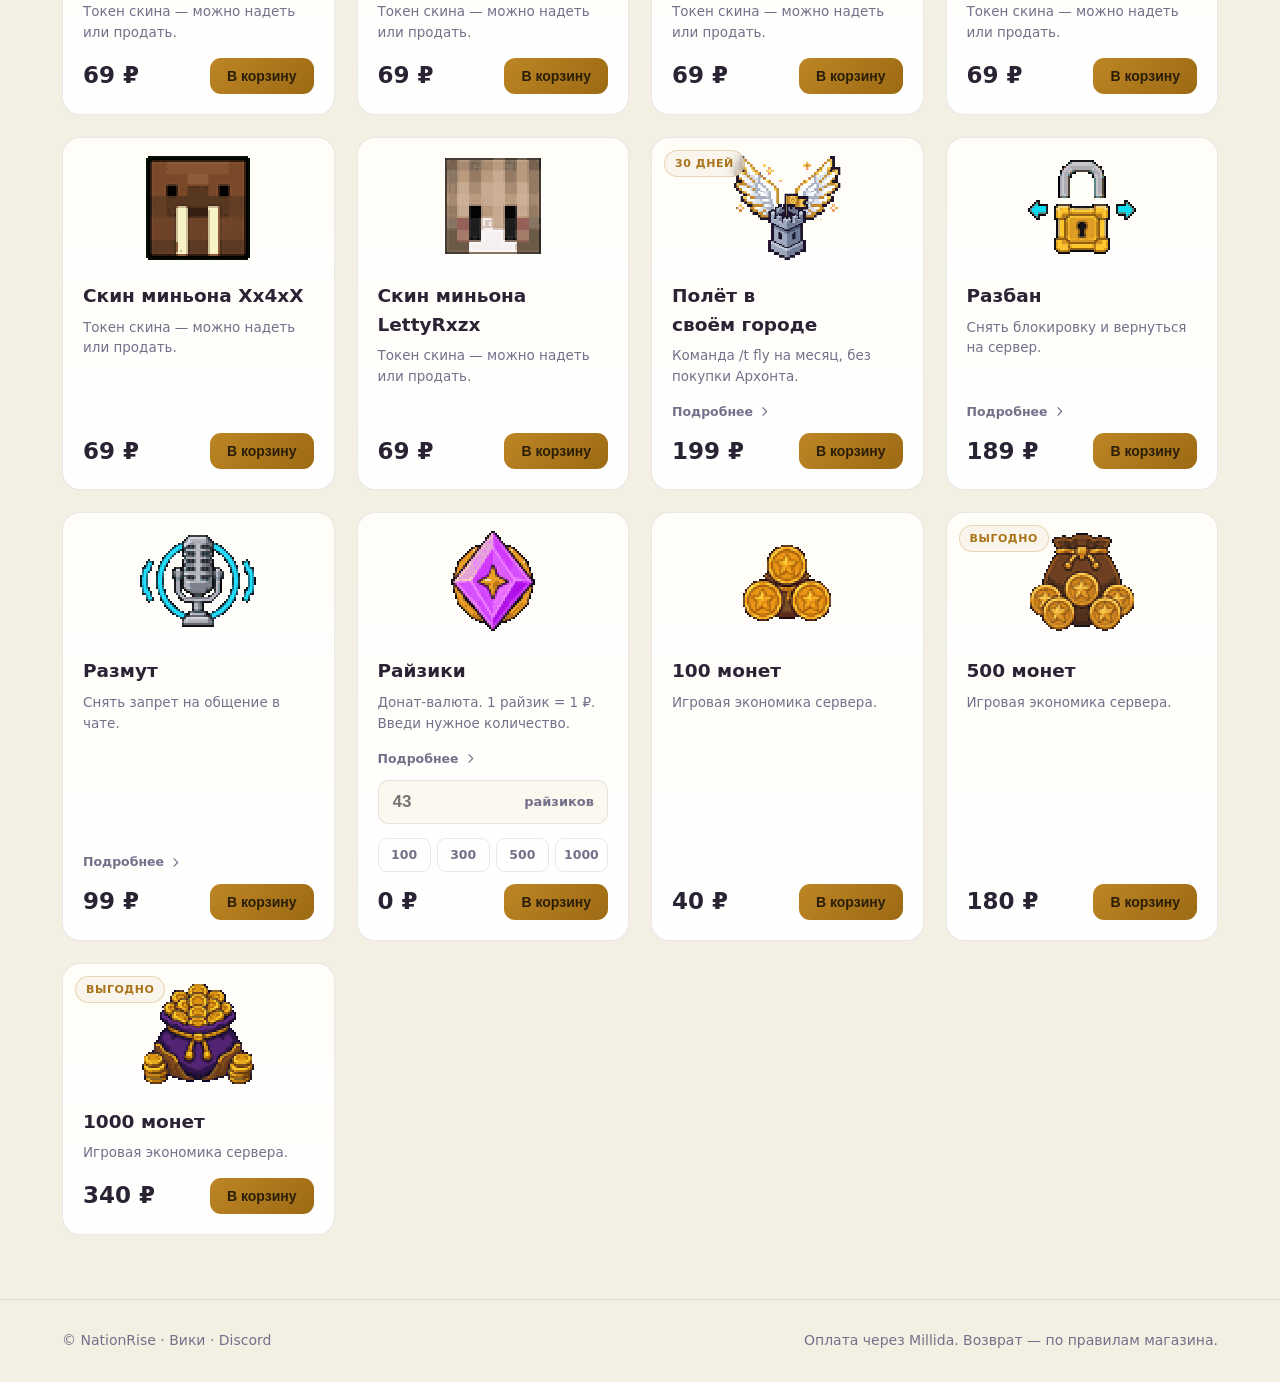
==== commit 9440866a: "Custom навсегда — 6300 ₽ (владелец, 20.10.2026) Co-Authored-By: Claude Opus 5.5 <noreply@anthropic.c" ====
--- a/index.html
+++ b/index.html
@@ -495,7 +495,7 @@
   {id:"king",    cat:"priv",icon:"crown",name:"Король",  tier:4,desc:"Первые 2 точки дома, эндер-сундук /ec, набор охотника, +5 слотов.",variants:{"30":319,"90":689,"forever":999},ed:{"30":1106902,"90":1106903,"forever":1106904}},
   {id:"archont", cat:"priv",icon:"crown",name:"Архонт",  tier:5,desc:"Полёт в своём городе, все 7 наборов профессий, 5 домов, чат без задержки.",variants:{"30":549,"90":1199,"forever":1749},ed:{"30":1106905,"90":1106906,"forever":1106907}},
   {id:"oktavian",cat:"priv",icon:"crown",name:"Октавиан",tier:6,hot:true,desc:"Полёт в землях нации, рюкзак на 45 слотов, 10 домов, −20% на постройки.",variants:{"30":1149,"90":2499,"forever":3399},ed:{"30":1106908,"90":1106909,"forever":1106910}},
-  {id:"custom",  cat:"priv",icon:"crown",name:"Custom",  tier:7,desc:"Своя привилегия: название на выбор, 15 домов, 30 слотов аукциона, бесплатный разбан.",variants:{"30":1599,"90":2999,"forever":3899},ed:{"30":1106911,"90":1106912,"forever":1106913}},
+  {id:"custom",  cat:"priv",icon:"crown",name:"Custom",  tier:7,desc:"Своя привилегия: название на выбор, 15 домов, 30 слотов аукциона, бесплатный разбан.",variants:{"30":1599,"90":2999,"forever":6300},ed:{"30":1106911,"90":1106912,"forever":1106913}},
 
   {id:"kit_builder",  cat:"kit",icon:"shield",name:"Набор строителя",  price:89,desc:"Блоки, инструменты Efficiency, леса, еда.",edId:1106914},
   {id:"kit_farmer",   cat:"kit",icon:"shield",name:"Набор фермера",    price:89,desc:"Семена, костная мука, тяпка Fortune, вёдра.",edId:1106915},
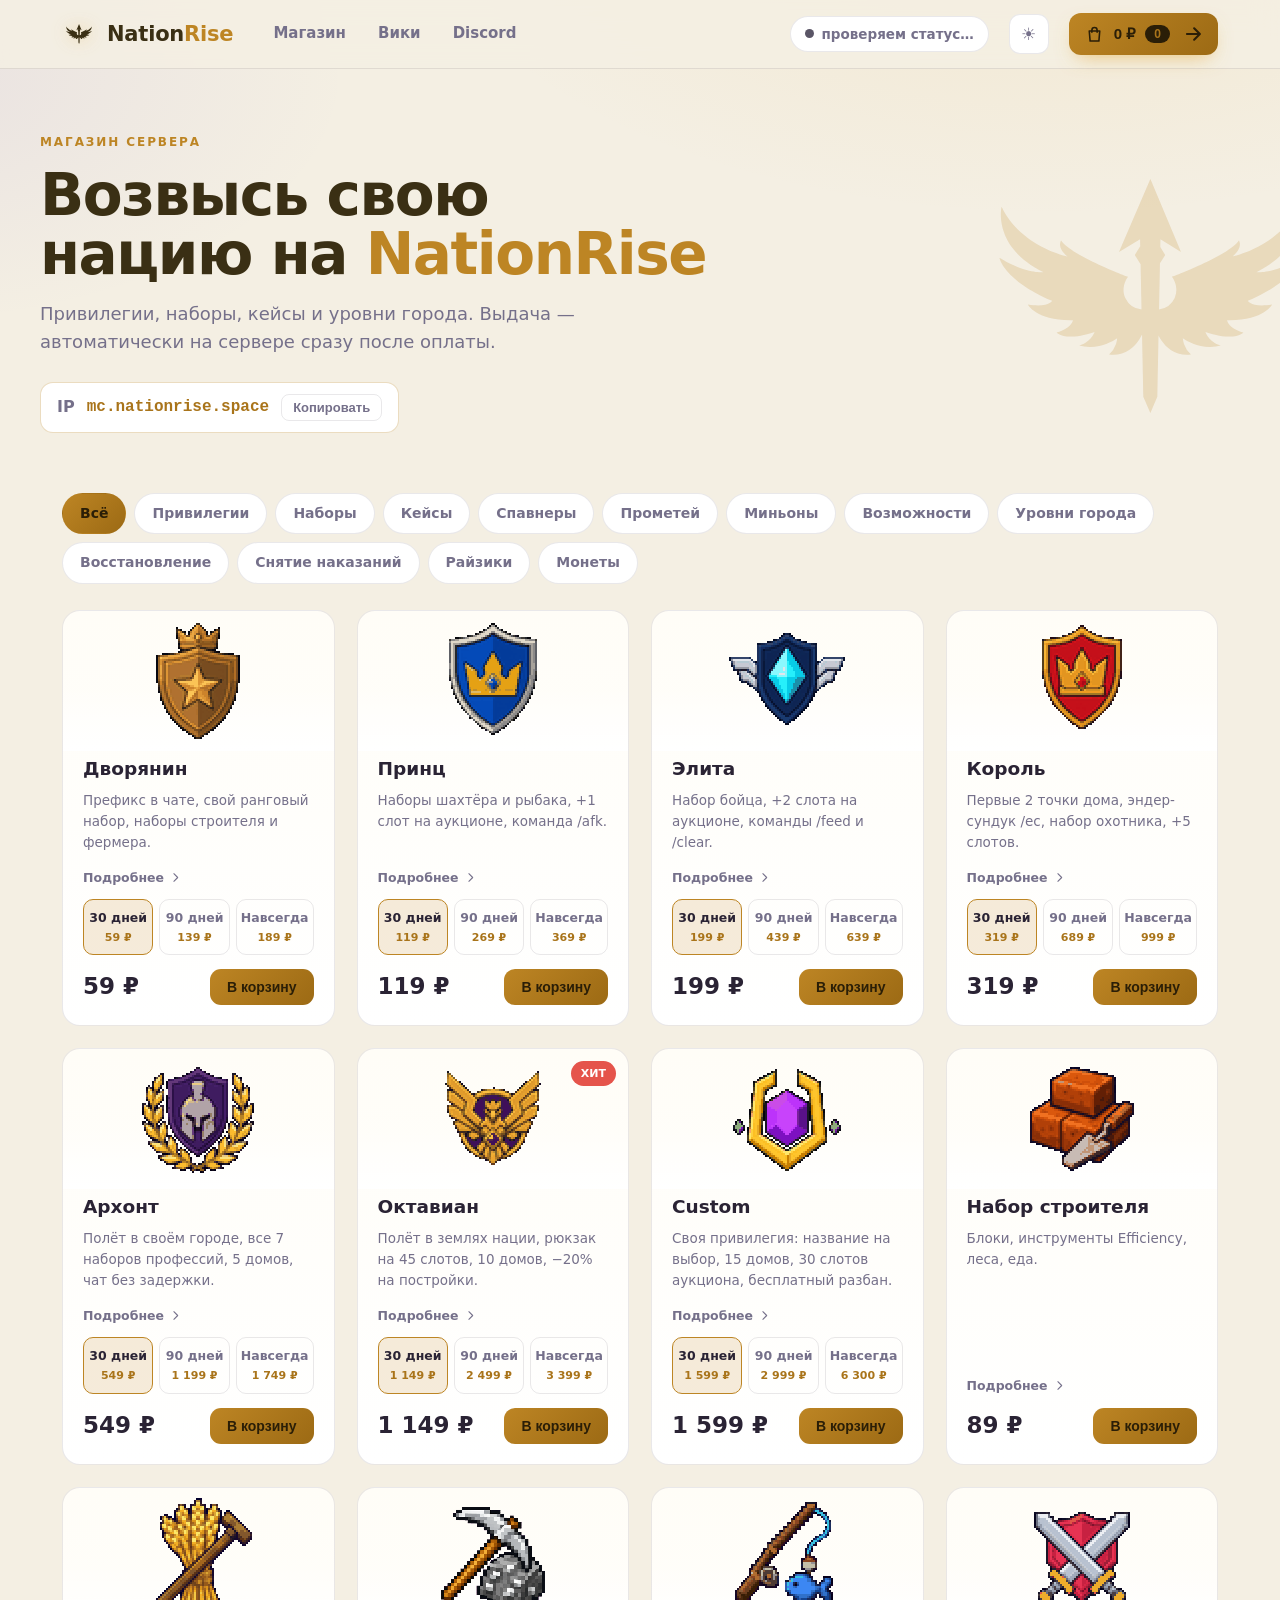
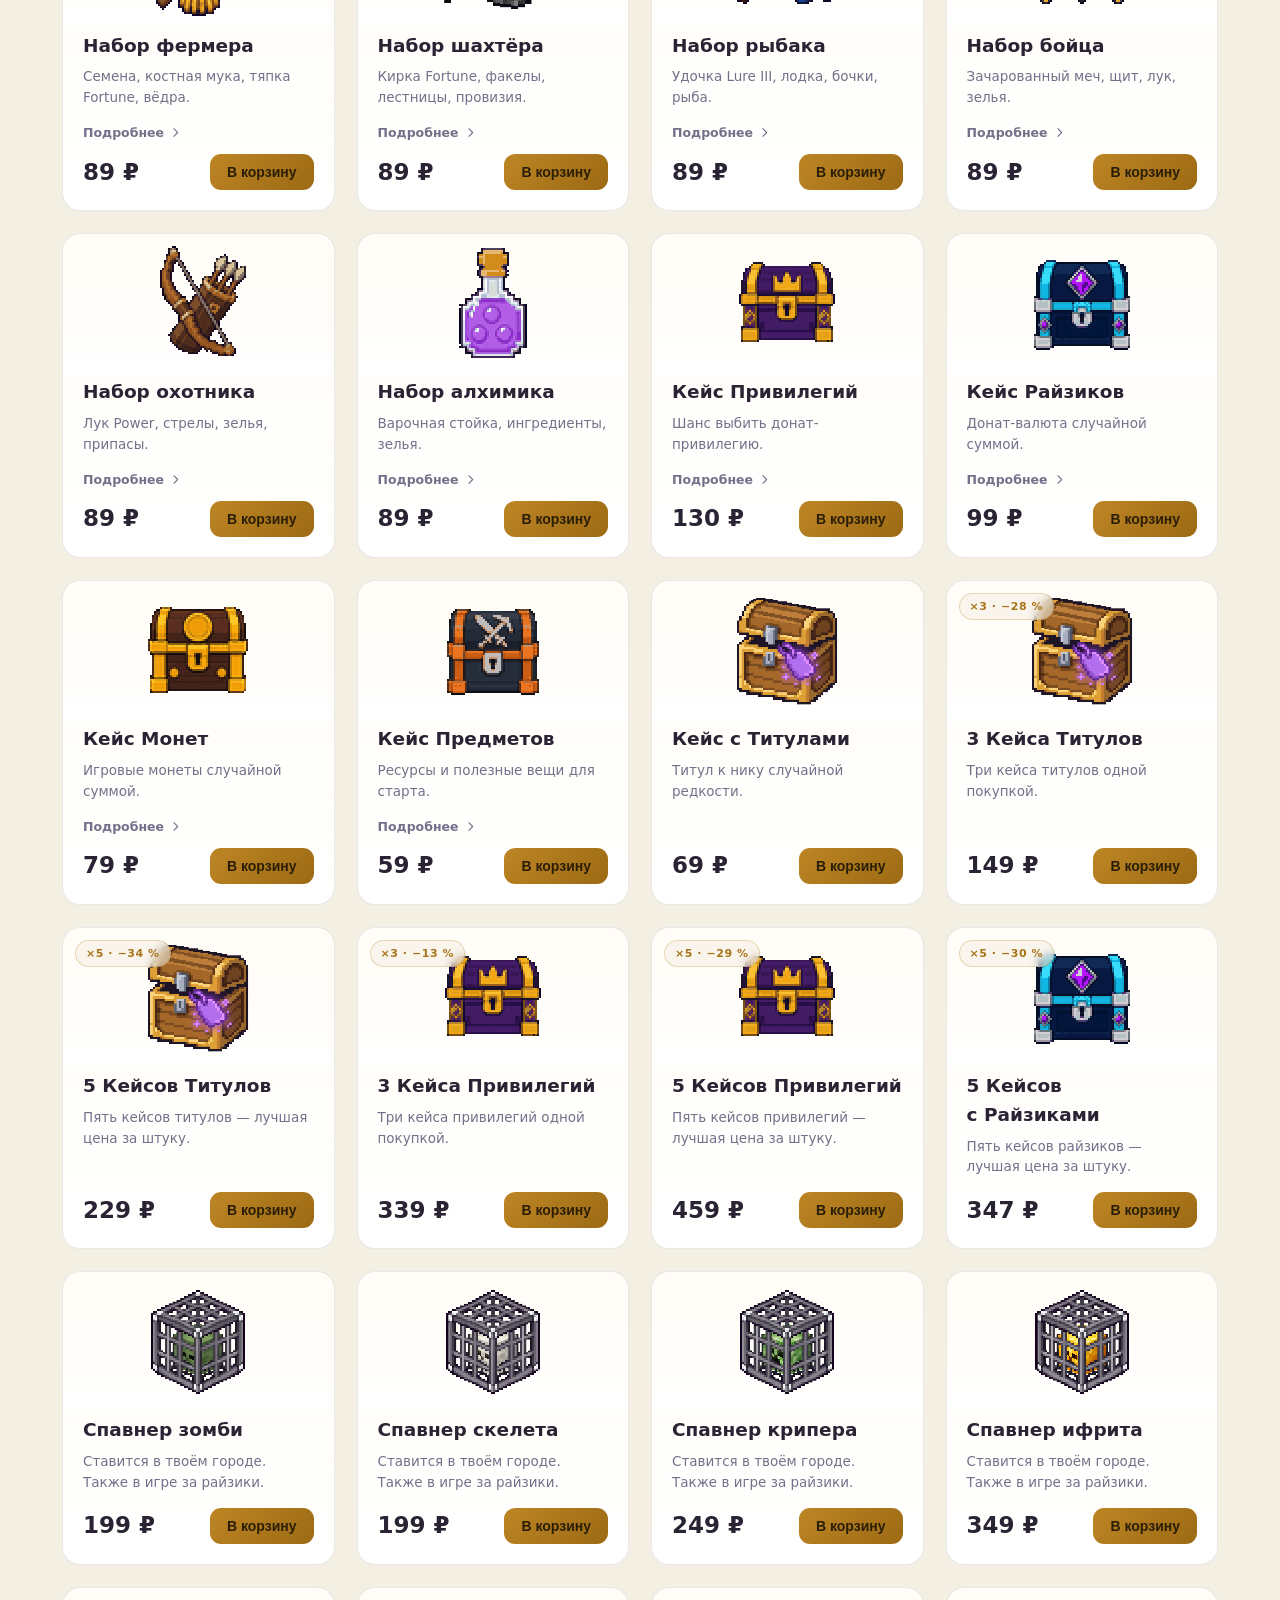
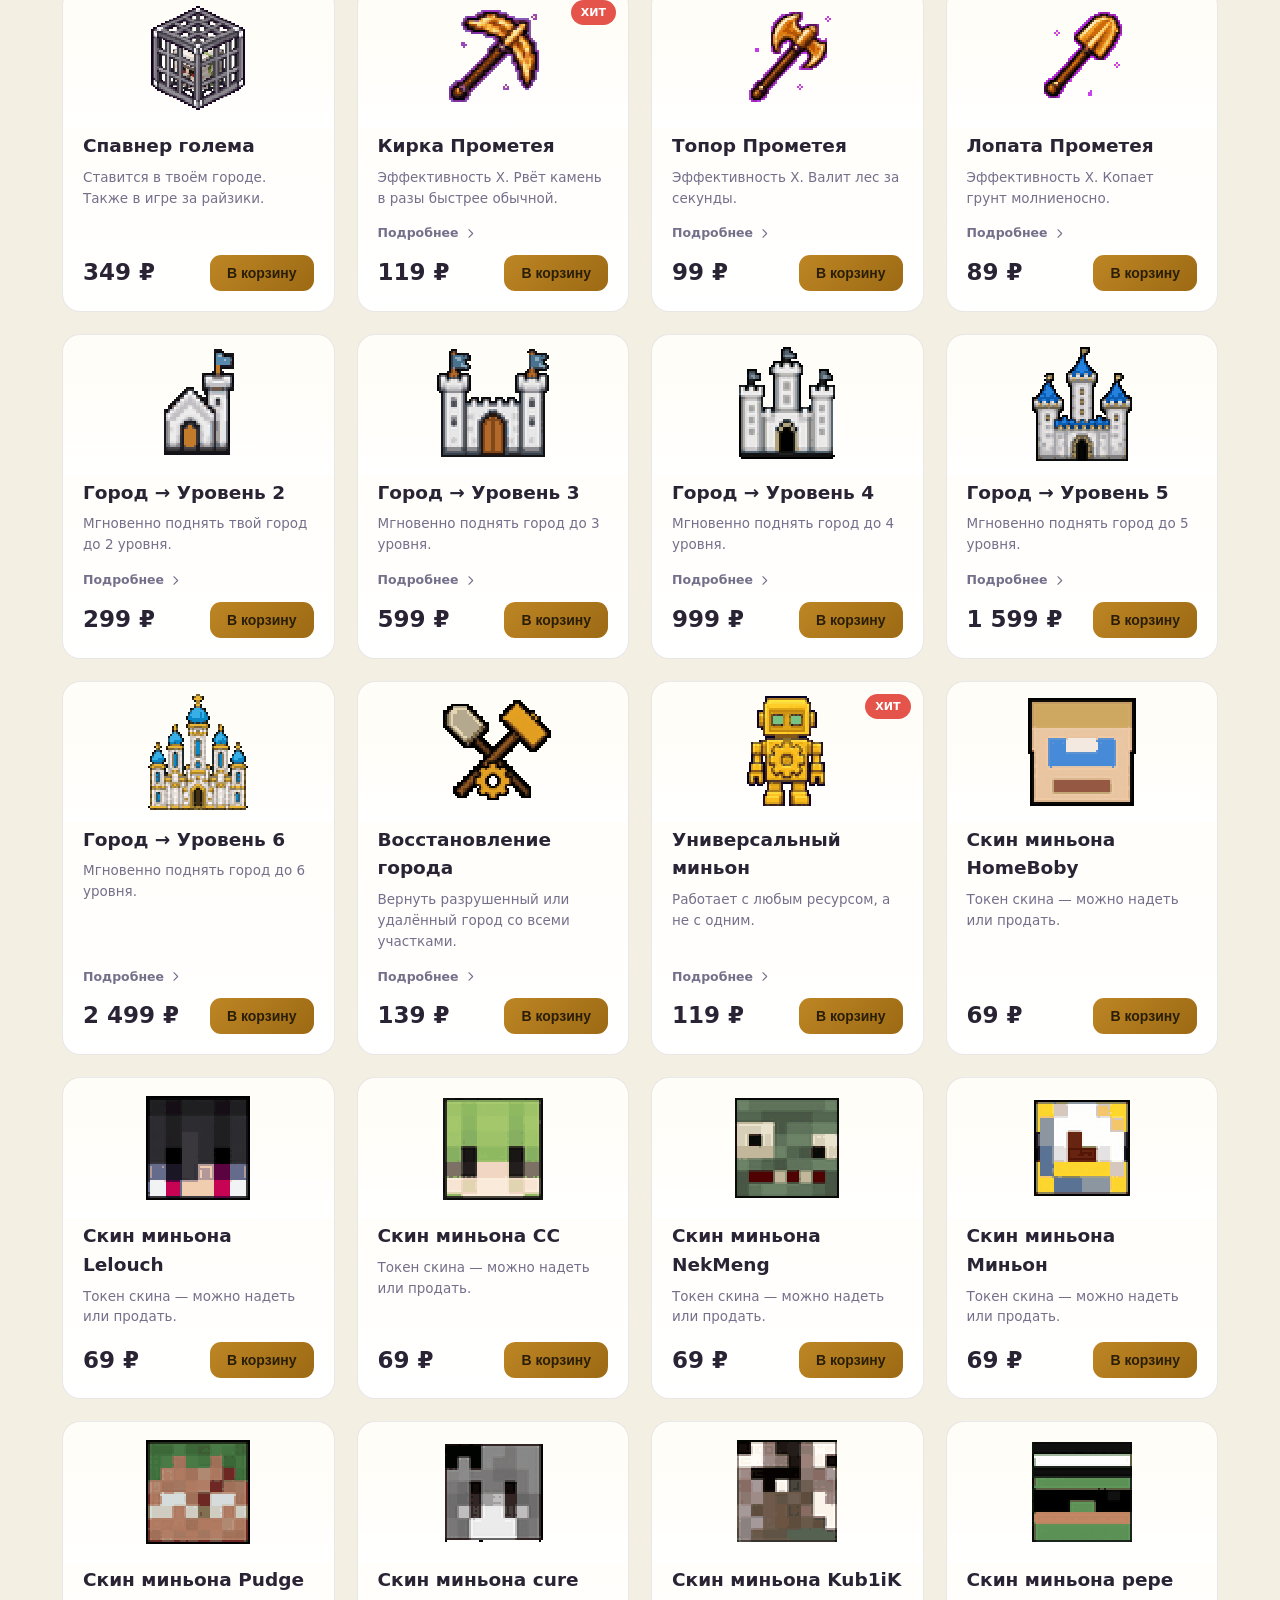
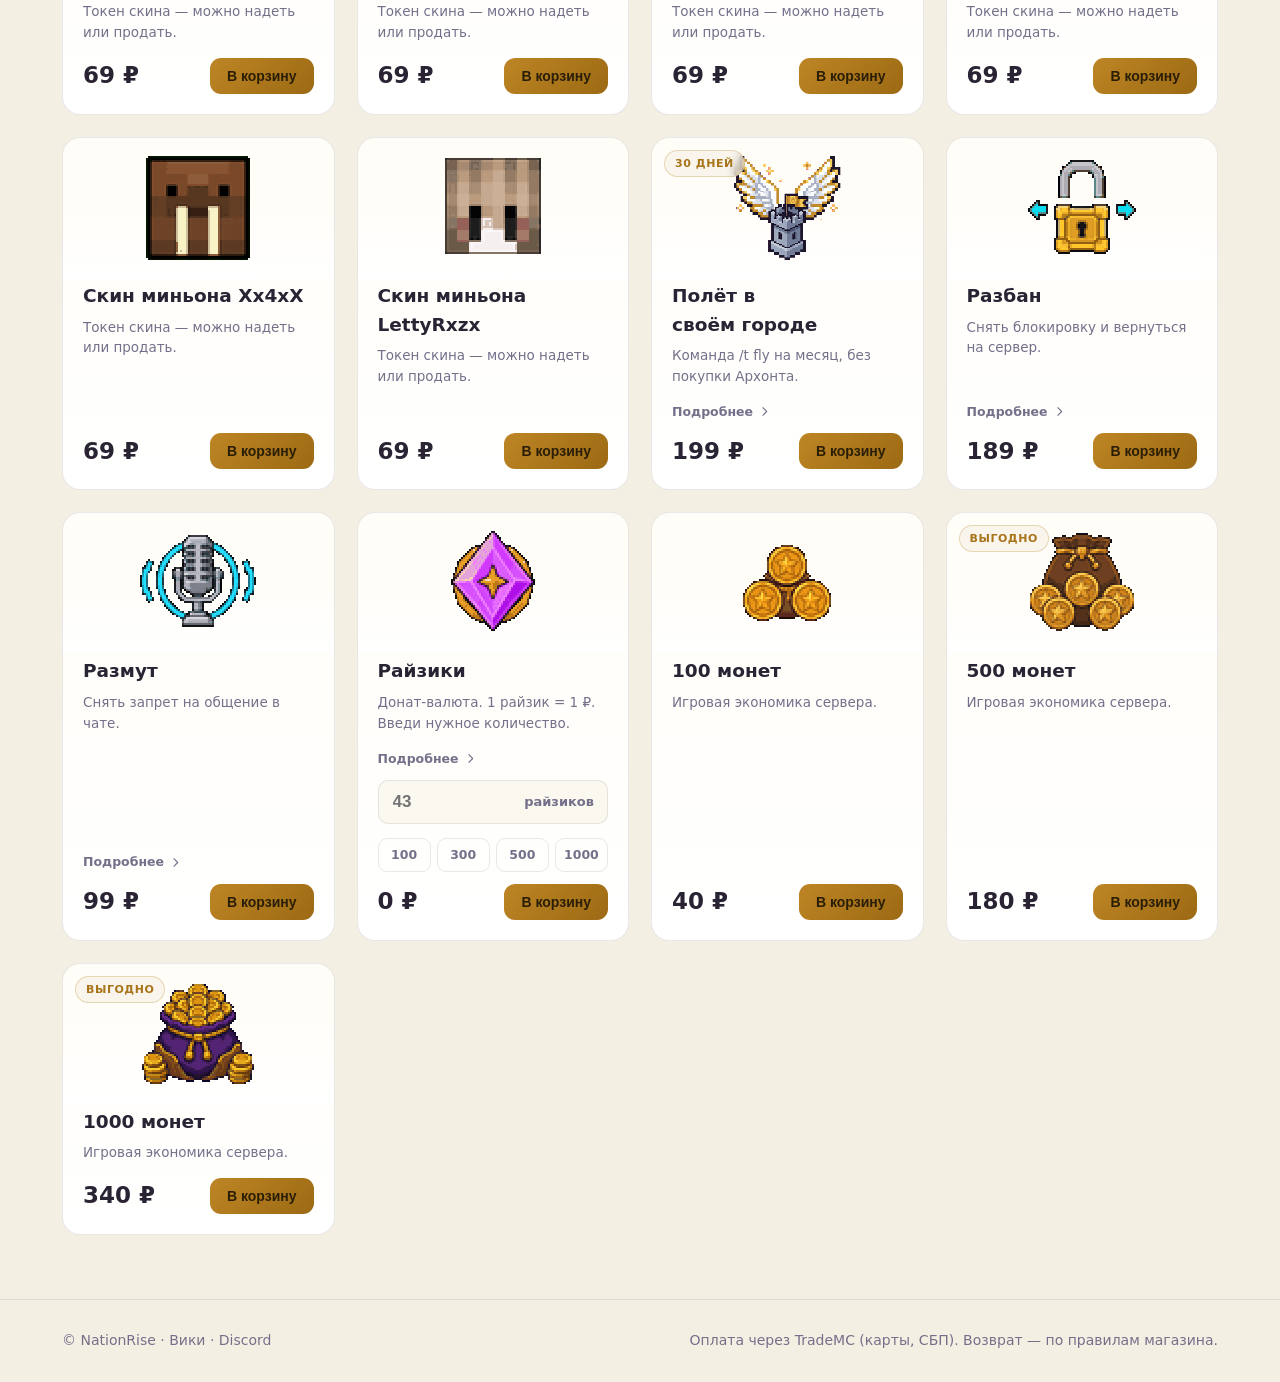
==== commit 9a75a59b: "Касса TradeMC: тексты оплаты и запасная ссылка nationrise.trademc.org Co-Authored-By: Claude Opus 5." ====
--- a/index.html
+++ b/index.html
@@ -368,7 +368,7 @@
 <footer id="how">
   <div class="container foot-inner">
     <div>© NationRise · <a href="https://wiki.nationrise.space" target="_blank" rel="noopener">Вики</a> · <a href="https://discord.gg/nationrise" target="_blank" rel="noopener">Discord</a></div>
-    <div>Оплата через Millida. Возврат — по правилам магазина.</div>
+    <div>Оплата через TradeMC (карты, СБП). Возврат — по правилам магазина.</div>
   </div>
 </footer>
 
@@ -385,7 +385,7 @@
         <label class="terms"><input type="checkbox" id="agree"> Принимаю условия соглашения и подтверждаю, что карта принадлежит мне.</label>
         <div class="total"><span>К оплате</span><b class="tnum" id="total">0 ₽</b></div>
         <button class="pay" id="payBtn" onclick="pay()">Оплатить</button>
-        <div class="note">Нажимая «Оплатить», вы перейдёте на защищённую страницу оплаты Millida.</div>
+        <div class="note">Нажимая «Оплатить», вы перейдёте на защищённую страницу оплаты TradeMC.</div>
       </div>
     </div>
   </div>
@@ -435,7 +435,7 @@
   },
   // Запасной путь оплаты, если основной домен недоступен: витрина EasyDonate
   // (российский домен, доступен когда наш сайт — нет).
-  SHOP_FALLBACK_URL:"https://nationrise.millida.trade",
+  SHOP_FALLBACK_URL:"https://nationrise.trademc.org",
 };
 
 /* ============================================================
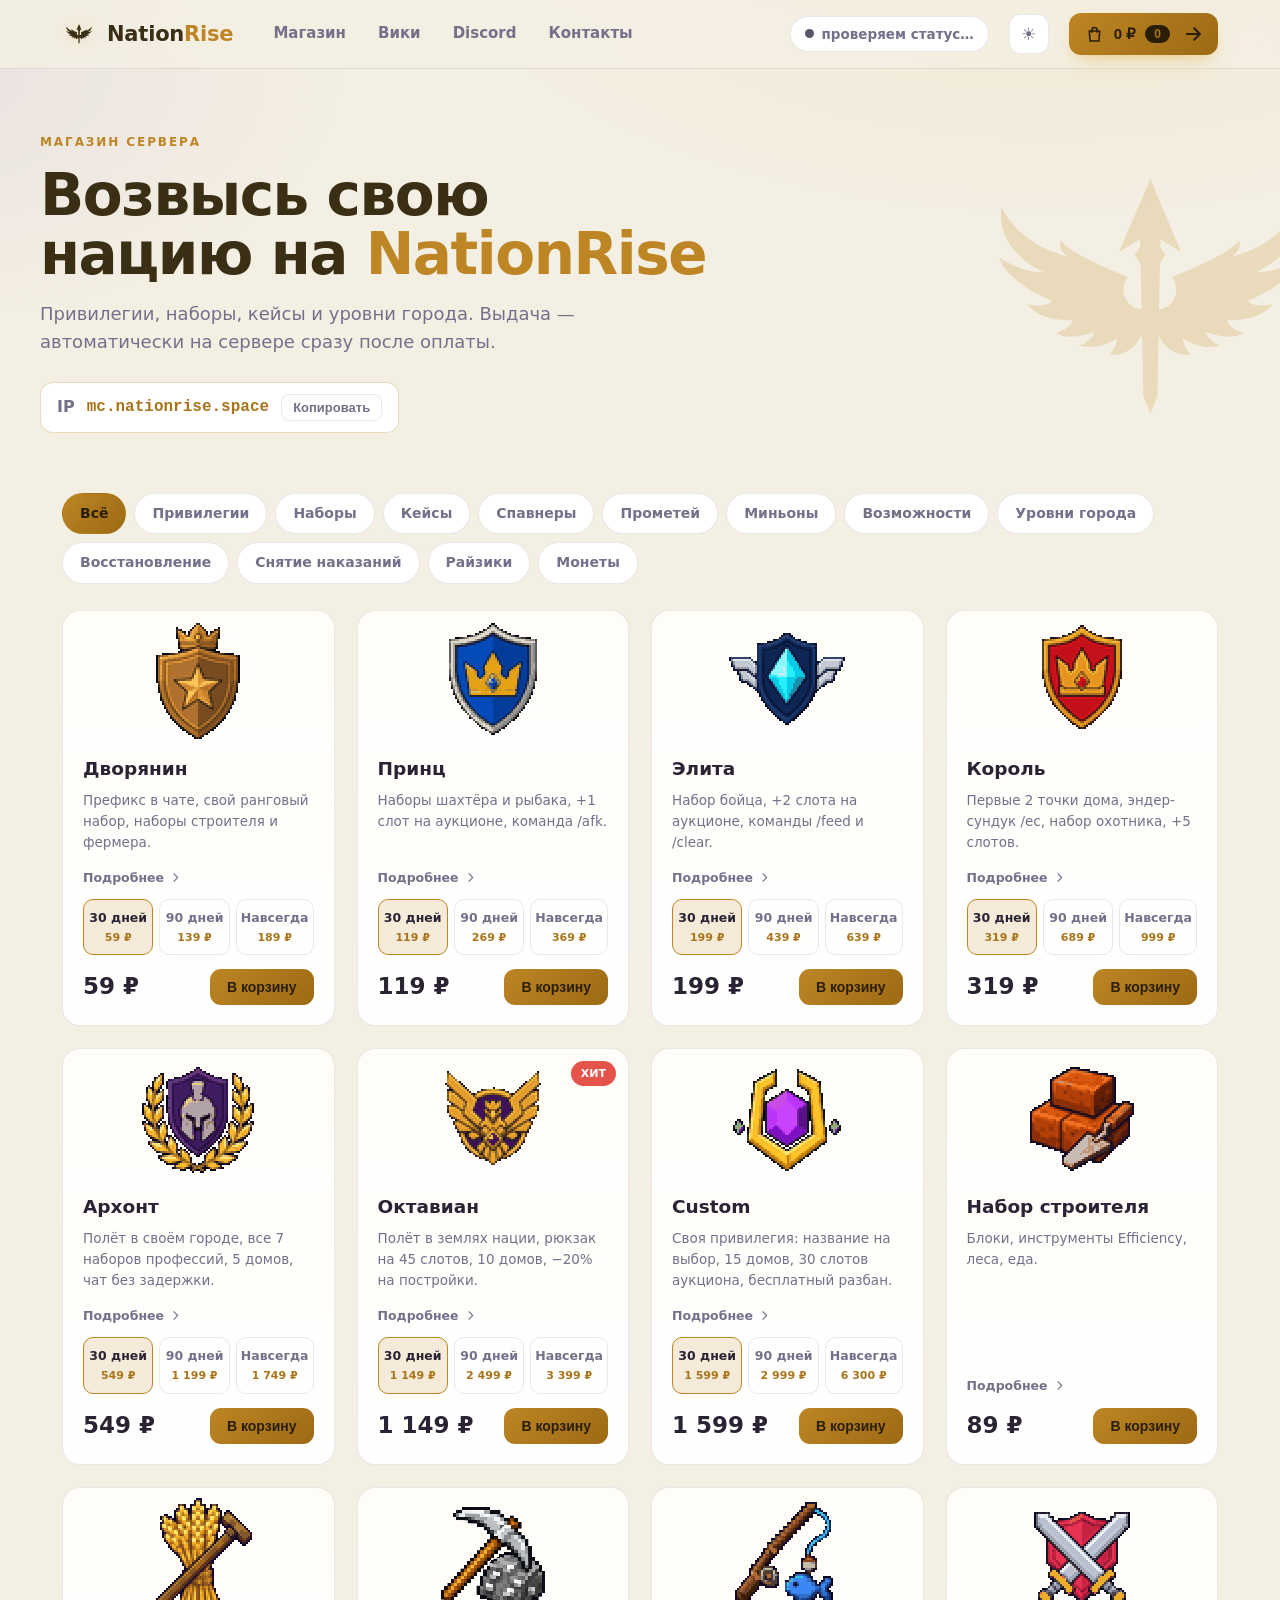
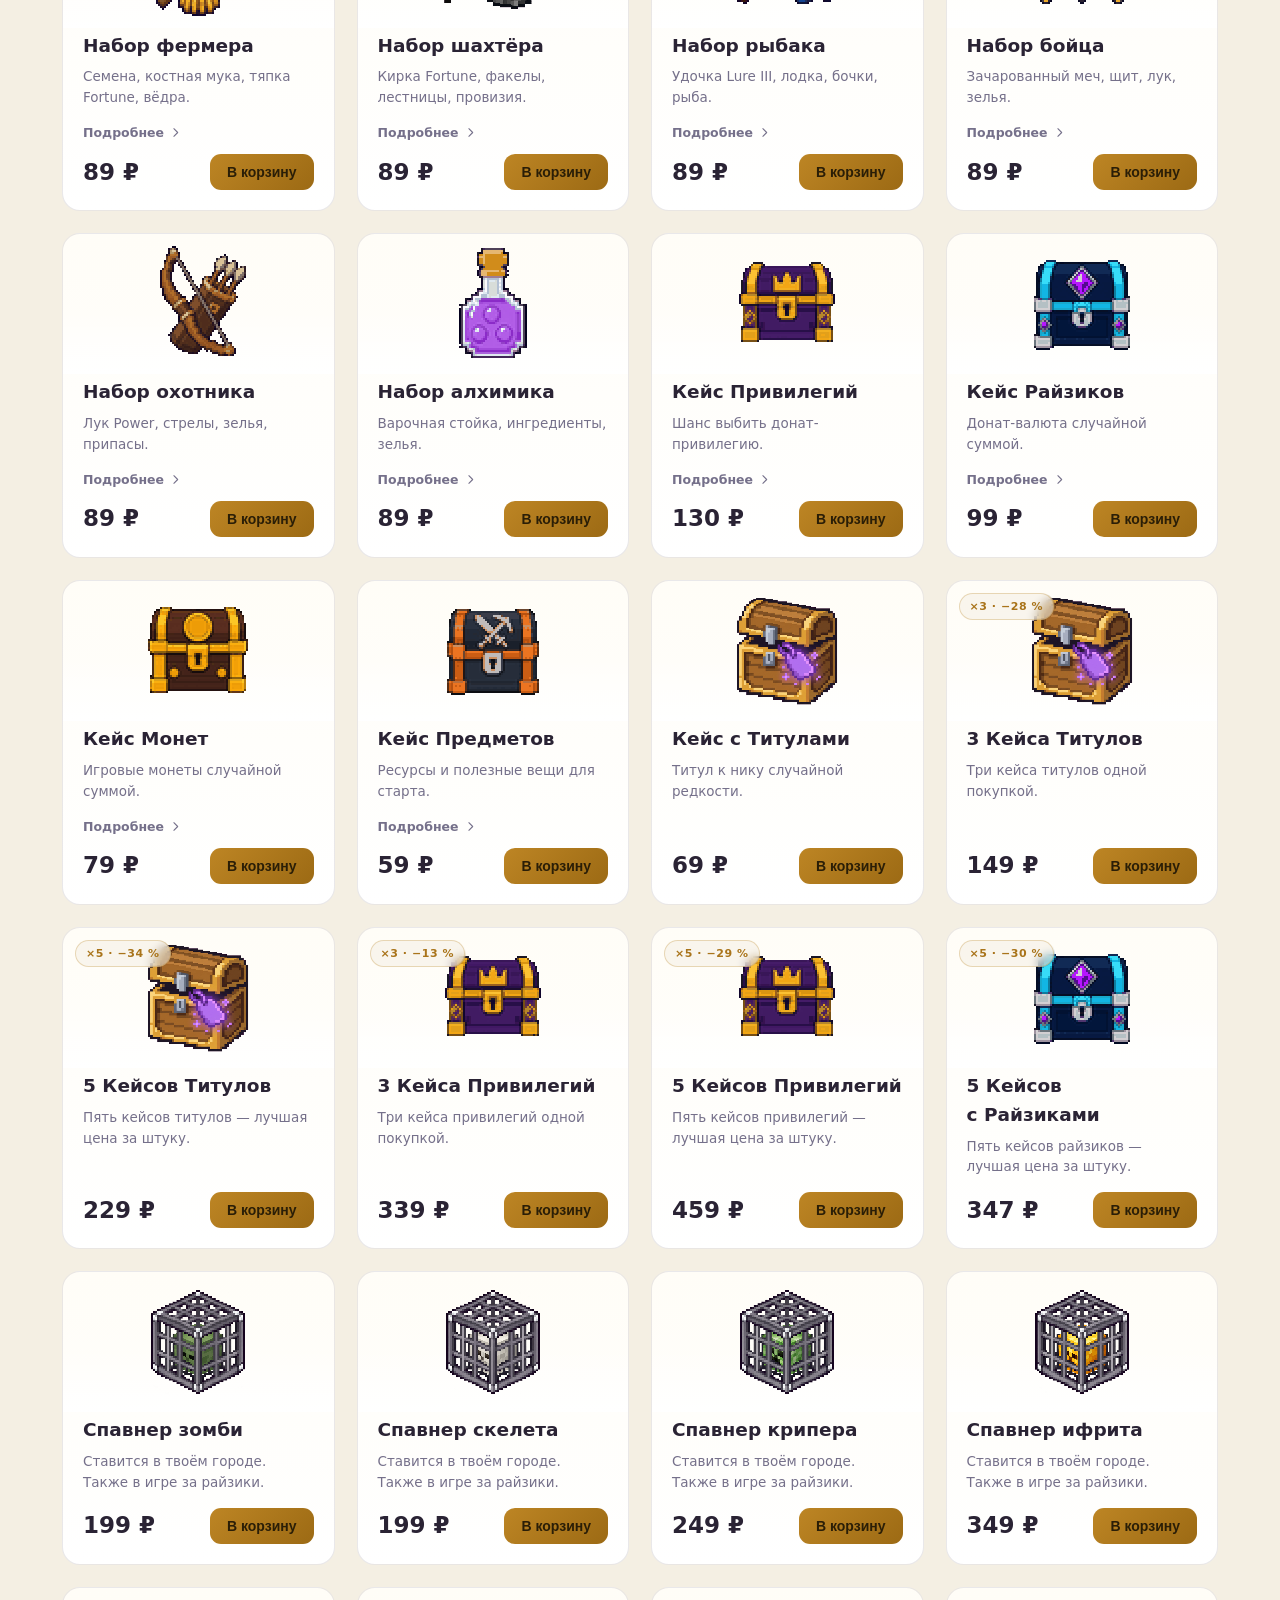
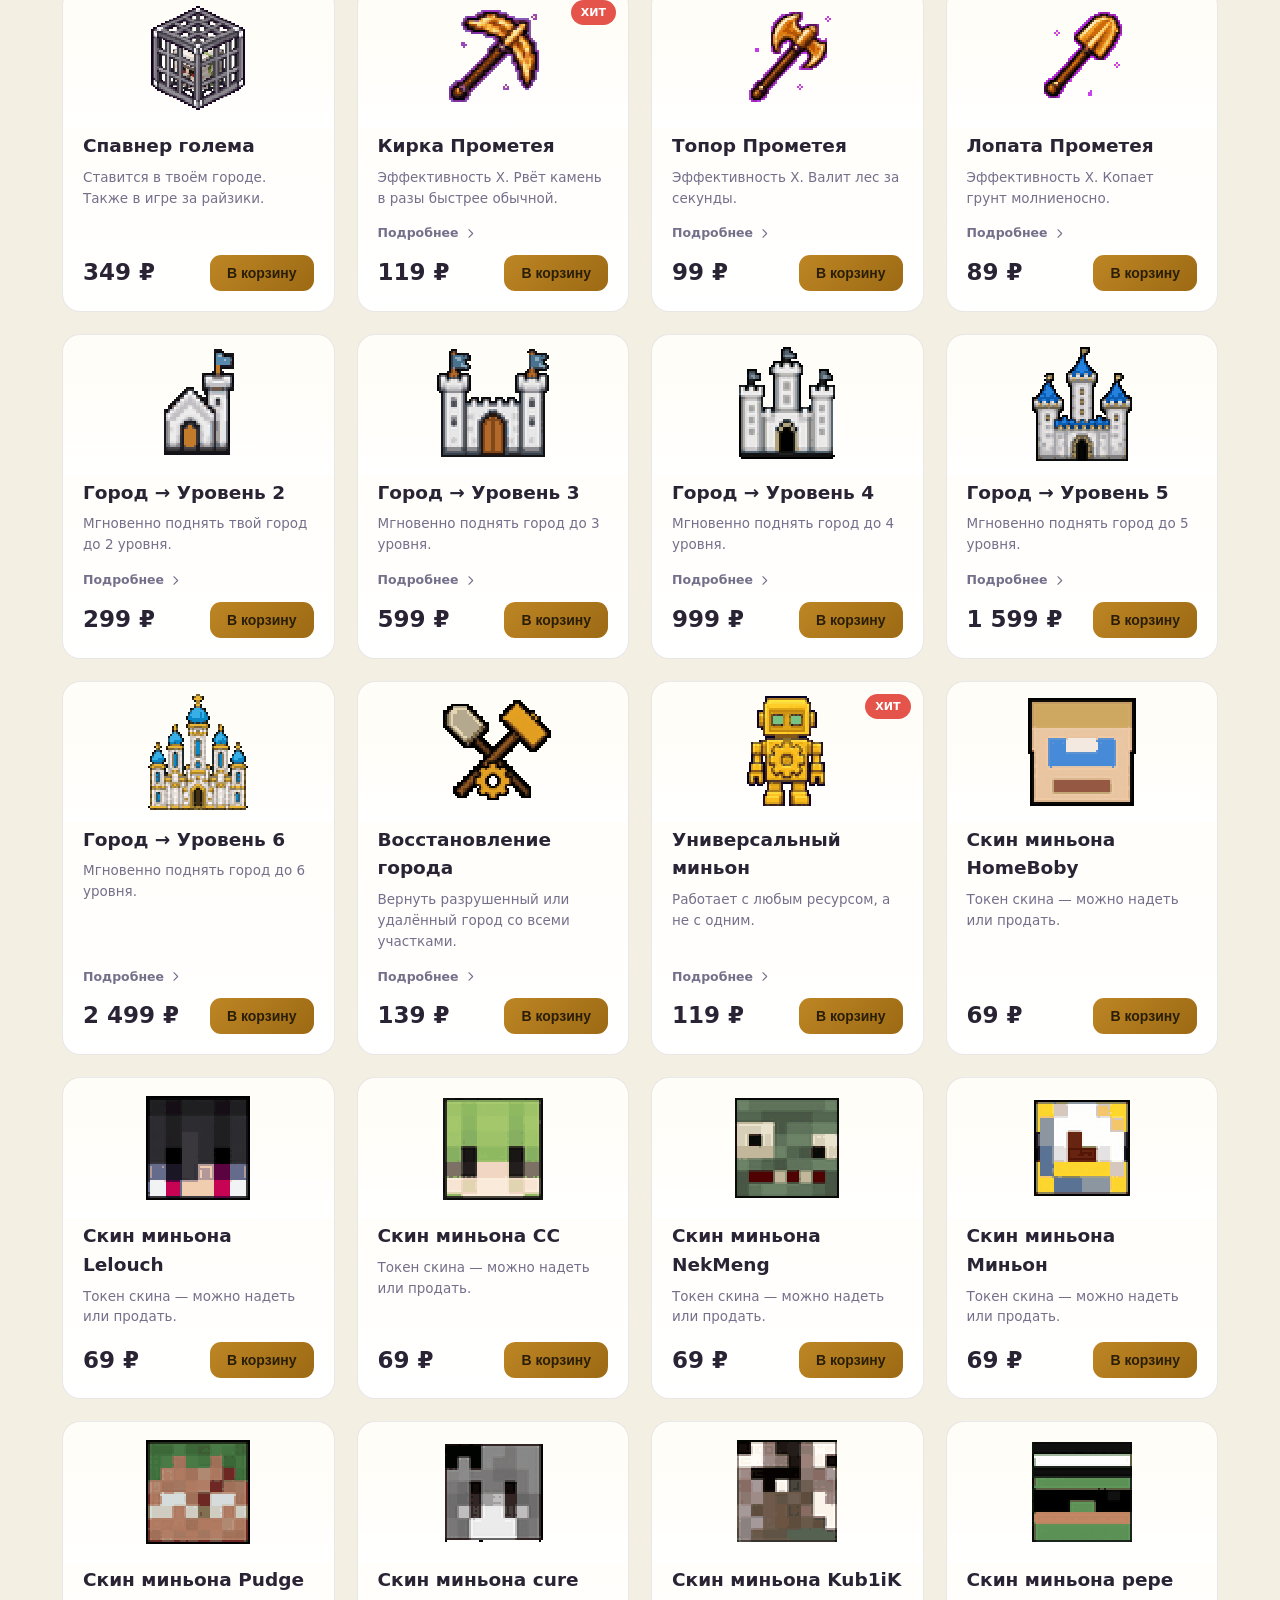
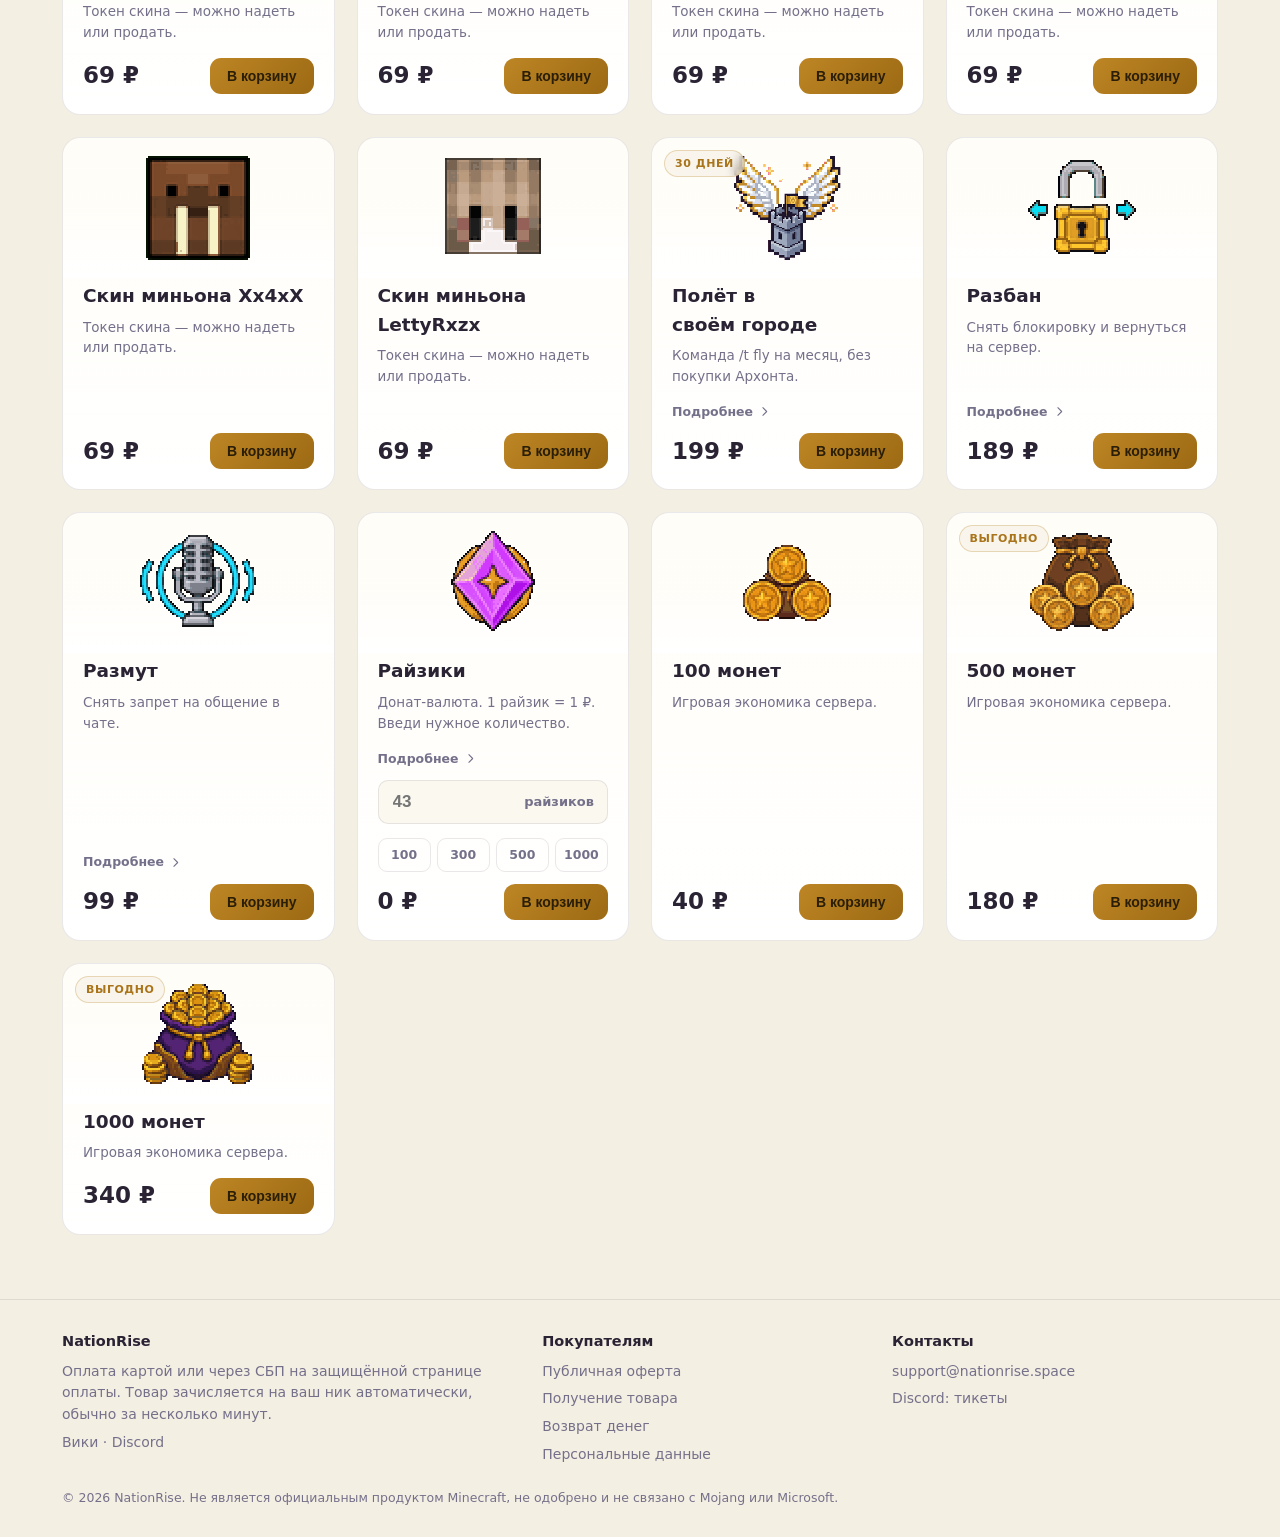
==== commit c24b6623: "Оферта, политика персональных данных и контакты (как на nationrise.space)" ====
--- a/index.html
+++ b/index.html
@@ -218,6 +218,14 @@
 /* ==================== ПОДВАЛ ==================== */
 footer{border-top:1px solid var(--line2);padding:30px 0;color:var(--muted);font-size:14px}
 .foot-inner{display:flex;flex-wrap:wrap;gap:16px;justify-content:space-between;align-items:center}
+.foot-grid{display:grid;grid-template-columns:1.4fr 1fr 1fr;gap:24px}
+.foot-col{display:flex;flex-direction:column;gap:6px;min-width:0;overflow-wrap:anywhere}
+.foot-col b{color:var(--text);font-size:14.5px;margin-bottom:2px}
+.foot-col p{margin:0}
+.foot-copy{margin-top:22px;font-size:12.5px}
+@media(max-width:820px){.foot-grid{grid-template-columns:1fr 1fr}}
+@media(max-width:480px){.foot-grid{grid-template-columns:1fr}}
+.terms a{color:var(--gold-soft);text-decoration:underline}
 footer a{color:var(--muted)}footer a:hover{color:var(--gold-soft)}
 .toast{position:fixed;bottom:26px;left:50%;transform:translateX(-50%) translateY(20px);opacity:0;background:var(--card-hi);
   border:1px solid var(--line);color:var(--text);padding:12px 20px;border-radius:12px;font-weight:600;z-index:80;transition:.25s;pointer-events:none;box-shadow:var(--shadow)}
@@ -333,6 +341,7 @@
       <a href="#shop">Магазин</a>
       <a href="https://wiki.nationrise.space" target="_blank" rel="noopener">Вики</a>
       <a href="https://discord.gg/nationrise" target="_blank" rel="noopener">Discord</a>
+      <a href="#contacts">Контакты</a>
     </nav>
     <div class="spacer"></div>
     <div class="status off" id="status" title="Онлайн сервера"><span class="dot"></span><span id="statusText">проверяем…</span></div>
@@ -366,10 +375,26 @@
 </main>
 
 <footer id="how">
-  <div class="container foot-inner">
-    <div>© NationRise · <a href="https://wiki.nationrise.space" target="_blank" rel="noopener">Вики</a> · <a href="https://discord.gg/nationrise" target="_blank" rel="noopener">Discord</a></div>
-    <div>Оплата через TradeMC (карты, СБП). Возврат — по правилам магазина.</div>
+  <div class="container foot-grid">
+    <div class="foot-col">
+      <b>NationRise</b>
+      <p>Оплата картой или через СБП на защищённой странице оплаты. Товар зачисляется на ваш ник автоматически, обычно за несколько минут.</p>
+      <div><a href="https://wiki.nationrise.space" target="_blank" rel="noopener">Вики</a> · <a href="https://discord.gg/nationrise" target="_blank" rel="noopener">Discord</a></div>
+    </div>
+    <div class="foot-col">
+      <b>Покупателям</b>
+      <a href="/oferta">Публичная оферта</a>
+      <a href="/oferta#delivery">Получение товара</a>
+      <a href="/oferta#refund">Возврат денег</a>
+      <a href="/privacy">Персональные данные</a>
+    </div>
+    <div class="foot-col" id="contacts">
+      <b>Контакты</b>
+      <a href="mailto:support@nationrise.space">support@nationrise.space</a>
+      <a href="https://discord.gg/nationrise" target="_blank" rel="noopener">Discord: тикеты</a>
+    </div>
   </div>
+  <div class="container foot-copy">© 2026 NationRise. Не является официальным продуктом Minecraft, не одобрено и не связано с Mojang или Microsoft.</div>
 </footer>
 
 <div class="overlay" id="overlay" onclick="if(event.target===this)closeCart()">
@@ -382,7 +407,7 @@
         <div class="field"><label>Ваш ник в игре</label><input id="nick" placeholder="Steve" autocomplete="off" maxlength="16"></div>
         <div class="field"><label>Ваш Email (для чека)</label><input id="email" type="email" placeholder="you@mail.ru" autocomplete="email"></div>
         <div class="field"><label>Промокод (если есть)</label><input id="promo" placeholder="XXXXX" autocomplete="off"></div>
-        <label class="terms"><input type="checkbox" id="agree"> Принимаю условия соглашения и подтверждаю, что карта принадлежит мне.</label>
+        <label class="terms"><input type="checkbox" id="agree"> <span>Принимаю условия <a href="/oferta" target="_blank" rel="noopener">оферты</a>, соглашаюсь на обработку <a href="/privacy" target="_blank" rel="noopener">персональных данных</a> и подтверждаю, что карта принадлежит мне.</span></label>
         <div class="total"><span>К оплате</span><b class="tnum" id="total">0 ₽</b></div>
         <button class="pay" id="payBtn" onclick="pay()">Оплатить</button>
         <div class="note">Нажимая «Оплатить», вы перейдёте на защищённую страницу оплаты TradeMC.</div>
